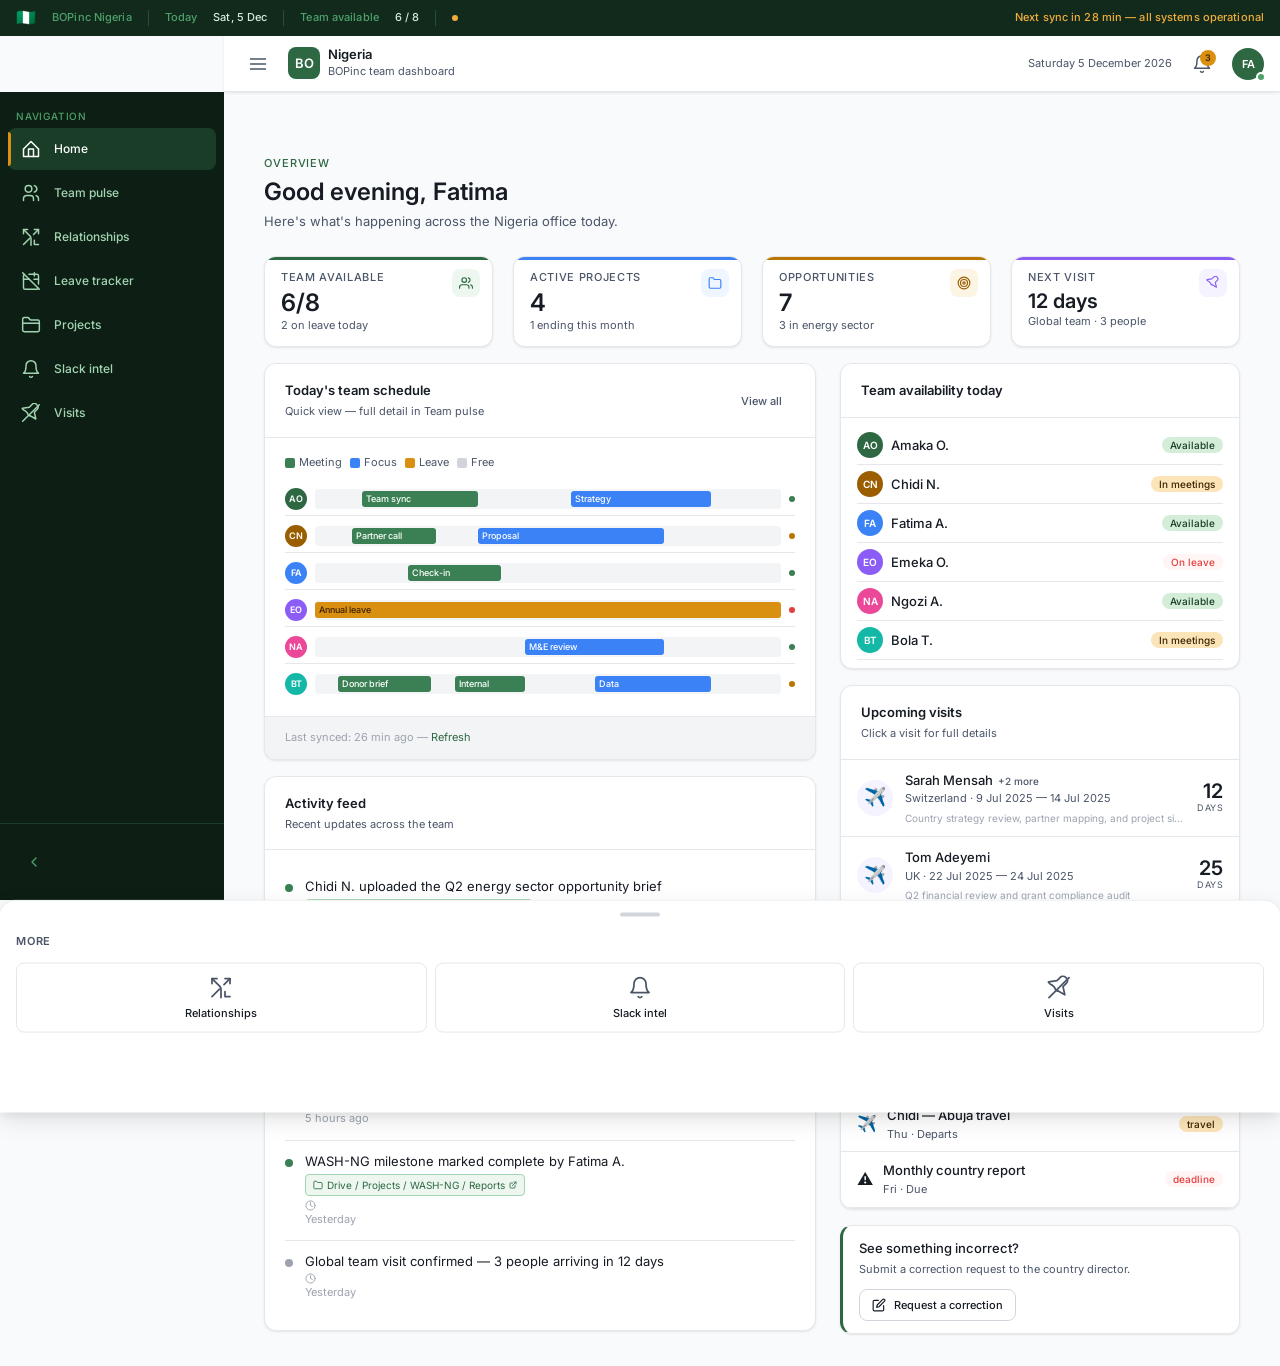
==== index.html @ 7bdd8f79 "phase 6 — slack intel page: urgency scoring, sector routing, per-user alerts, notification bell link" ====
<!DOCTYPE html>
<html lang="en">
<head>
  <meta charset="UTF-8">
  <meta name="viewport" content="width=device-width, initial-scale=1.0, viewport-fit=cover">
  <meta name="theme-color" content="#122a1c">
  <meta name="description" content="BOPinc Nigeria — team dashboard for schedules, projects, opportunities, and intelligence.">
  <title>BOPinc Nigeria Dashboard</title>

  <!-- Styles -->
  <link rel="stylesheet" href="src/styles/variables.css">
  <link rel="stylesheet" href="src/styles/main.css">
  <link rel="stylesheet" href="src/styles/responsive.css">
  <link rel="stylesheet" href="src/styles/print.css" media="print">

  <!-- Preconnect for Google Fonts -->
  <link rel="preconnect" href="https://fonts.googleapis.com">
  <link rel="preconnect" href="https://fonts.gstatic.com" crossorigin>

  <style>
    /* ── Inline critical styles for immediate render ── */
    .role-switcher {
      position: fixed;
      bottom: calc(var(--bottom-nav-height) + 12px);
      right: 12px;
      background: var(--color-surface);
      border: 1px solid var(--color-border-strong);
      border-radius: var(--radius-lg);
      box-shadow: var(--shadow-lg);
      padding: 12px;
      z-index: var(--z-overlay);
      display: none;
      min-width: 220px;
    }
    .role-switcher.open { display: block; }
    .role-switcher-title {
      font-size: var(--text-xs);
      font-weight: var(--weight-semibold);
      color: var(--color-text-secondary);
      text-transform: uppercase;
      letter-spacing: 0.07em;
      margin-bottom: 10px;
      padding-bottom: 8px;
      border-bottom: 1px solid var(--color-border);
    }
    .role-user-btn {
      display: flex;
      align-items: center;
      gap: 10px;
      width: 100%;
      padding: 8px 10px;
      border-radius: var(--radius-md);
      border: none;
      background: none;
      cursor: pointer;
      font-size: var(--text-sm);
      color: var(--color-text-primary);
      text-align: left;
      transition: background var(--transition-fast);
    }
    .role-user-btn:hover { background: var(--color-surface-2); }
    .role-user-btn.current { background: var(--color-accent-light); }
    .role-user-name { font-weight: var(--weight-medium); line-height: 1.2; }
    .role-user-role { font-size: var(--text-xs); color: var(--color-text-secondary); }
    .dev-banner {
      background: var(--amber-50);
      border-bottom: 1px solid var(--amber-200);
      padding: 6px 16px;
      font-size: var(--text-xs);
      color: var(--amber-900);
      text-align: center;
      font-weight: var(--weight-medium);
    }

    @media (min-width: 768px) {
      .role-switcher {
        bottom: 20px;
        right: 20px;
      }
    }
  </style>
</head>
<body>

<!-- ── Configuration notice (hidden when Sheets is configured) ── -->
<div class="dev-banner" id="dev-banner">
  Dashboard running in demo mode — <a href="docs/getting-started/03-first-time-setup.md" style="color:var(--amber-700);font-weight:500">configure Google Sheets</a> to see live data · <button onclick="document.getElementById('dev-banner').style.display='none'" style="background:none;border:none;cursor:pointer;color:var(--amber-700);font-size:var(--text-xs);padding:0;text-decoration:underline">dismiss</button>
</div>

<!-- ── Pulse strip — always visible country awareness bar ── -->
<div id="pulse-strip" role="banner" aria-label="Nigeria team status">
  <span class="pulse-flag" aria-hidden="true">🇳🇬</span>
  <span class="pulse-label">BOPinc Nigeria</span>
  <span class="pulse-divider" aria-hidden="true"></span>
  <span class="pulse-label">Today</span>
  <span class="pulse-value" id="pulse-date">—</span>
  <span class="pulse-divider" aria-hidden="true"></span>
  <span class="pulse-label">Team available</span>
  <span class="pulse-value" id="pulse-available">6 / 8</span>
  <span class="pulse-divider" aria-hidden="true"></span>
  <span class="pulse-dot" aria-hidden="true"></span>
  <span class="pulse-alert" id="pulse-alert">Next sync in 28 min — all systems operational</span>
</div>

<!-- ── Header ── -->
<header id="header" role="banner">
  <button class="header-menu-btn" id="sidebar-toggle-btn" aria-label="Toggle navigation" aria-expanded="false">
    <svg width="20" height="20" viewBox="0 0 24 24" fill="none" stroke="currentColor" stroke-width="1.75" stroke-linecap="round" stroke-linejoin="round"><line x1="3" y1="6" x2="21" y2="6"/><line x1="3" y1="12" x2="21" y2="12"/><line x1="3" y1="18" x2="21" y2="18"/></svg>
  </button>

  <div class="header-logo">
    <div class="header-logo-mark" aria-hidden="true">BO</div>
    <div>
      <div class="header-title">Nigeria</div>
      <div class="header-subtitle">BOPinc team dashboard</div>
    </div>
  </div>

  <div class="header-spacer"></div>
  <div class="header-date" id="header-date" aria-live="polite"></div>

  <!-- Notification bell -->
  <button class="header-menu-btn" id="notif-btn" aria-label="Notifications" aria-haspopup="true" aria-expanded="false" style="position:relative">
    <svg width="20" height="20" viewBox="0 0 24 24" fill="none" stroke="currentColor" stroke-width="1.75" stroke-linecap="round" stroke-linejoin="round"><path d="M18 8A6 6 0 0 0 6 8c0 7-3 9-3 9h18s-3-2-3-9"/><path d="M13.73 21a2 2 0 0 1-3.46 0"/></svg>
    <span id="notif-badge" style="display:none;position:absolute;top:4px;right:4px;width:16px;height:16px;background:var(--amber-400);color:var(--amber-900);border-radius:50%;font-size:9px;font-weight:600;display:flex;align-items:center;justify-content:center;line-height:1">3</span>
  </button>

  <!-- Avatar + role badge — click to switch role in phase 1 -->
  <button class="header-avatar" id="avatar-btn" aria-label="Switch user role (demo)" aria-haspopup="true" aria-expanded="false">
    <span id="avatar-initials">—</span>
    <span class="header-role-badge" id="avatar-role-badge" title="Role indicator" aria-hidden="true"></span>
  </button>
</header>

<!-- ── Role switcher dropdown (phase 1 demo) ── -->
<div class="role-switcher" id="role-switcher" role="dialog" aria-label="Switch demo user" aria-modal="true">
  <div class="role-switcher-title">Switch user (demo)</div>
  <div id="role-switcher-list"></div>
</div>

<!-- ── Sidebar (tablet+) ── -->
<nav id="sidebar" aria-label="Main navigation">
  <div class="sidebar-nav" id="sidebar-nav">
    <!-- Populated by JS -->
  </div>
  <div class="sidebar-footer">
    <button class="sidebar-toggle" id="sidebar-expand-btn" aria-label="Toggle sidebar width">
      <span id="sidebar-expand-icon" style="flex-shrink:0;width:36px;height:36px;display:flex;align-items:center;justify-content:center"></span>
      <span class="nav-label" style="opacity:0" id="sidebar-expand-label">Collapse</span>
    </button>
  </div>
</nav>

<!-- ── Bottom nav (mobile) ── -->
<nav id="bottom-nav" aria-label="Mobile navigation">
  <!-- Populated by JS -->
</nav>

<!-- ── Main content ── -->
<div id="app">
  <main id="main" role="main">

    <!-- ══ HOME PAGE ══ -->
    <section class="page active" data-page="home" aria-label="Home">
      <div class="page-header">
        <div class="page-eyebrow">Overview</div>
        <h1 class="page-title"><span id="home-greeting-text">Good morning</span>, <span id="home-greeting-name">team</span></h1>
        <p class="page-subtitle">Here's what's happening across the Nigeria office today.</p>
      </div>

      <!-- Stat cards -->
      <div class="stat-grid" role="list" aria-label="Key stats">
        <div class="stat-card" role="button" tabindex="0"
          onclick="navigate('team-pulse')"
          onkeydown="if(event.key==='Enter'||event.key===' '){event.preventDefault();navigate('team-pulse')}"
          title="View team schedule"
          style="--stat-accent:var(--color-accent);--stat-icon-bg:var(--green-50);--stat-icon-color:var(--green-600)">
          <div class="stat-icon" aria-hidden="true">
            <svg width="14" height="14" viewBox="0 0 24 24" fill="none" stroke="currentColor" stroke-width="2" stroke-linecap="round" stroke-linejoin="round"><path d="M17 21v-2a4 4 0 0 0-4-4H5a4 4 0 0 0-4 4v2"/><circle cx="9" cy="7" r="4"/><path d="M23 21v-2a4 4 0 0 0-3-3.87"/><path d="M16 3.13a4 4 0 0 1 0 7.75"/></svg>
          </div>
          <div class="stat-label">Team available</div>
          <div class="stat-value" id="stat-available">6/8</div>
          <div class="stat-meta">2 on leave today</div>
        </div>

        <div class="stat-card" role="button" tabindex="0"
          onclick="navigate('projects')"
          onkeydown="if(event.key==='Enter'||event.key===' '){event.preventDefault();navigate('projects')}"
          title="View active projects"
          style="--stat-accent:var(--blue-500);--stat-icon-bg:#eff6ff;--stat-icon-color:var(--blue-500)">
          <div class="stat-icon" aria-hidden="true">
            <svg width="14" height="14" viewBox="0 0 24 24" fill="none" stroke="currentColor" stroke-width="2" stroke-linecap="round" stroke-linejoin="round"><path d="M22 19a2 2 0 0 1-2 2H4a2 2 0 0 1-2-2V5a2 2 0 0 1 2-2h5l2 3h9a2 2 0 0 1 2 2z"/></svg>
          </div>
          <div class="stat-label">Active projects</div>
          <div class="stat-value" id="stat-projects">4</div>
          <div class="stat-meta">1 ending this month</div>
        </div>

        <div class="stat-card" role="button" tabindex="0"
          onclick="navigate('opportunities')"
          onkeydown="if(event.key==='Enter'||event.key===' '){event.preventDefault();navigate('opportunities')}"
          title="View opportunities"
          style="--stat-accent:var(--amber-500);--stat-icon-bg:var(--amber-50);--stat-icon-color:var(--amber-600)">
          <div class="stat-icon" aria-hidden="true">
            <svg width="14" height="14" viewBox="0 0 24 24" fill="none" stroke="currentColor" stroke-width="2" stroke-linecap="round" stroke-linejoin="round"><circle cx="12" cy="12" r="10"/><circle cx="12" cy="12" r="6"/><circle cx="12" cy="12" r="2"/></svg>
          </div>
          <div class="stat-label">Opportunities</div>
          <div class="stat-value" id="stat-opps">7</div>
          <div class="stat-meta">3 in energy sector</div>
        </div>

        <div class="stat-card" role="button" tabindex="0"
          onclick="openVisitDetail(DEMO_VISITS[0])"
          onkeydown="if(event.key==='Enter'||event.key===' '){event.preventDefault();openVisitDetail(DEMO_VISITS[0])}"
          title="View next visit details"
          style="--stat-accent:#8b5cf6;--stat-icon-bg:#f5f3ff;--stat-icon-color:#8b5cf6">
          <div class="stat-icon" aria-hidden="true">
            <svg width="14" height="14" viewBox="0 0 24 24" fill="none" stroke="currentColor" stroke-width="2" stroke-linecap="round" stroke-linejoin="round"><path d="M17.8 19.2 16 11l3.5-3.5C21 6 21 4 19 2c-2-2-4-2-5.5-.5L10 5 1.8 6.2a.4.4 0 0 0-.2.7l1.7 1.7 1.9.9 2.3 2.3.9 1.9 1.7 1.7a.4.4 0 0 0 .7-.2z"/></svg>
          </div>
          <div class="stat-label">Next visit</div>
          <div class="stat-value" style="font-size:var(--text-xl)" id="stat-visit">12 days</div>
          <div class="stat-meta" id="stat-visit-meta">Global team · 3 people</div>
        </div>
      </div>

      <!-- Two-column home layout (stacks on mobile) -->
      <div class="home-layout">

        <!-- Left: team schedule preview + activity feed -->
        <div>
          <div class="card mb-4">
            <div class="card-header">
              <div>
                <div class="card-title">Today's team schedule</div>
                <div class="card-subtitle">Quick view — full detail in Team pulse</div>
              </div>
              <button class="btn btn-ghost btn-sm" onclick="navigate('team-pulse')">View all</button>
            </div>
            <div class="card-body">
              <div style="display:flex;gap:8px;margin-bottom:12px;font-size:var(--text-xs);color:var(--color-text-secondary)">
                <span style="display:flex;align-items:center;gap:4px"><span style="width:10px;height:10px;background:var(--green-500);border-radius:2px;display:inline-block"></span>Meeting</span>
                <span style="display:flex;align-items:center;gap:4px"><span style="width:10px;height:10px;background:var(--blue-500);border-radius:2px;display:inline-block"></span>Focus</span>
                <span style="display:flex;align-items:center;gap:4px"><span style="width:10px;height:10px;background:var(--amber-400);border-radius:2px;display:inline-block"></span>Leave</span>
                <span style="display:flex;align-items:center;gap:4px"><span style="width:10px;height:10px;background:var(--slate-300);border-radius:2px;display:inline-block"></span>Free</span>
              </div>
              <div class="schedule-strip" id="home-schedule" aria-label="Team schedule preview">
                <!-- Populated by JS -->
              </div>
            </div>
            <div class="card-footer" style="font-size:var(--text-xs);color:var(--color-text-tertiary)">
              Last synced: <span id="last-sync-time">—</span> — <button class="btn-ghost btn-sm" style="font-size:var(--text-xs);padding:0;min-height:auto;color:var(--color-accent)">Refresh</button>
            </div>
          </div>

          <!-- Activity feed -->
          <div class="card">
            <div class="card-header">
              <div>
                <div class="card-title">Activity feed</div>
                <div class="card-subtitle">Recent updates across the team</div>
              </div>
            </div>
            <div class="card-body" id="activity-feed">
              <!-- Populated by JS -->
            </div>
          </div>
        </div>

        <!-- Right: availability today + visits + upcoming + correction -->
        <div>
          <div class="card mb-4">
            <div class="card-header">
              <div class="card-title">Team availability today</div>
            </div>
            <div class="card-body" id="availability-list" style="padding:var(--space-2) var(--space-4)">
              <!-- Populated by JS -->
            </div>
          </div>

          <!-- Upcoming visits card -->
          <div class="card mb-4">
            <div class="card-header">
              <div>
                <div class="card-title">Upcoming visits</div>
                <div class="card-subtitle">Click a visit for full details</div>
              </div>
            </div>
            <div class="card-body" style="padding:0" id="visit-cards">
              <!-- Populated by JS -->
            </div>
          </div>

          <div class="card mb-4">
            <div class="card-header">
              <div class="card-title">This week</div>
            </div>
            <div class="card-body" style="padding:0">
              <div id="upcoming-list">
                <!-- Populated by JS -->
              </div>
            </div>
          </div>

          <!-- Request correction -->
          <div class="card" style="border-left:3px solid var(--color-accent)">
            <div class="card-body" style="padding:var(--space-3) var(--space-4)">
              <div style="font-size:var(--text-sm);font-weight:var(--weight-medium);margin-bottom:3px">See something incorrect?</div>
              <div style="font-size:var(--text-xs);color:var(--color-text-secondary);margin-bottom:10px">Submit a correction request to the country director.</div>
              <button class="btn btn-secondary btn-sm" onclick="ChangeRequest.open()">
                <svg width="14" height="14" viewBox="0 0 24 24" fill="none" stroke="currentColor" stroke-width="2" stroke-linecap="round" stroke-linejoin="round"><path d="M11 4H4a2 2 0 0 0-2 2v14a2 2 0 0 0 2 2h14a2 2 0 0 0 2-2v-7"/><path d="M18.5 2.5a2.121 2.121 0 0 1 3 3L12 15l-4 1 1-4 9.5-9.5z"/></svg>
                Request a correction
              </button>
            </div>
          </div>
        </div>
      </div>
    </section>

    <!-- ══ TEAM PULSE (Phase 3) ══ -->
    <section class="page" data-page="team-pulse" aria-label="Team pulse">
      <div class="page-header">
        <div class="page-eyebrow">Schedules</div>
        <h1 class="page-title">Team pulse</h1>
        <p class="page-subtitle">Daily schedule for every team member — meetings, focus time, and leave.</p>
      </div>

      <!-- Export toolbar -->
      <div id="pulse-export-toolbar"></div>

      <!-- Date navigator -->
      <div style="display:flex;align-items:center;gap:var(--space-3);margin-bottom:var(--space-4)">
        <button class="btn btn-secondary btn-sm" id="pulse-prev-day"
          aria-label="Previous day">
          ← Prev
        </button>
        <div style="flex:1;text-align:center">
          <span id="pulse-date-label" style="font-size:var(--text-base);font-weight:500"></span>
        </div>
        <button class="btn btn-secondary btn-sm" id="pulse-today-btn">Today</button>
        <button class="btn btn-secondary btn-sm" id="pulse-next-day"
          aria-label="Next day">
          Next →
        </button>
      </div>

      <!-- Sub-tabs: Day / Week -->
      <div style="display:flex;gap:4px;margin-bottom:var(--space-4);
        border-bottom:1px solid var(--color-border);padding-bottom:0">
        <button class="pulse-sub-tab active" data-view="day"
          style="padding:6px 16px;font-size:var(--text-sm);font-weight:500;
            border:none;background:none;cursor:pointer;border-bottom:2px solid var(--color-accent);
            color:var(--color-accent);margin-bottom:-1px">
          Day view
        </button>
        <button class="pulse-sub-tab" data-view="list"
          style="padding:6px 16px;font-size:var(--text-sm);font-weight:500;
            border:none;background:none;cursor:pointer;border-bottom:2px solid transparent;
            color:var(--color-text-secondary);margin-bottom:-1px">
          List view
        </button>
      </div>

      <!-- Swimlane chart -->
      <div id="pulse-chart-container" style="overflow-x:auto">
        <div id="pulse-chart"></div>
      </div>

      <!-- Legend (injected by ChartBar.legend()) -->
      <div id="pulse-legend"></div>

      <!-- List view (hidden by default) -->
      <div id="pulse-list-view" style="display:none" aria-live="polite"></div>

      <!-- Sync notice -->
      <div style="margin-top:var(--space-4);padding:var(--space-3) var(--space-4);
        background:var(--color-surface-2);border-radius:var(--radius-md);
        font-size:var(--text-xs);color:var(--color-text-secondary)">
        <strong style="color:var(--color-text-primary)">Live data:</strong>
        Synced from Google Calendar every 30 minutes.
        Last sync: <span id="pulse-last-sync">checking…</span>
        · <a href="admin/data-manager.html" style="color:var(--color-accent)">Sync now</a>
      </div>
    </section>

    <!-- ══ RELATIONSHIPS (Phase 3) ══ -->
    <section class="page" data-page="relationships" aria-label="Working relationships">
      <div class="page-header">
        <div class="page-eyebrow">Connections</div>
        <h1 class="page-title">Working relationships</h1>
        <p class="page-subtitle">Who the Nigeria team collaborates with — across BOPinc countries and global HQ.</p>
      </div>

      <!-- Export toolbar -->
      <div id="rel-export-toolbar"></div>

      <!-- Summary cards -->
      <div style="display:grid;grid-template-columns:repeat(auto-fit,minmax(140px,1fr));
        gap:var(--space-3);margin-bottom:var(--space-5)">
        <div class="stat-card" style="--stat-accent:var(--color-accent)">
          <div class="stat-label">Unique collaborators</div>
          <div class="stat-value" id="rel-collaborators">—</div>
          <div class="stat-meta">across all countries</div>
        </div>
        <div class="stat-card" style="--stat-accent:var(--blue-500)">
          <div class="stat-label">Shared meetings</div>
          <div class="stat-value" id="rel-meetings">—</div>
          <div class="stat-meta">this month</div>
        </div>
        <div class="stat-card" style="--stat-accent:var(--amber-500)">
          <div class="stat-label">Most connected</div>
          <div class="stat-value" style="font-size:var(--text-base)" id="rel-top-person">—</div>
          <div class="stat-meta" id="rel-top-count"></div>
        </div>
      </div>

      <!-- Collaboration list -->
      <div class="card">
        <div class="card-header">
          <div class="card-title">Collaboration map</div>
          <div class="card-subtitle">Derived from shared calendar events this month</div>
        </div>
        <div class="card-body" id="rel-map-container" style="padding:0">
          <div style="padding:var(--space-4);font-size:var(--text-sm);
            color:var(--color-text-secondary);text-align:center" id="rel-map-content">
            Loading collaboration data…
          </div>
        </div>
      </div>

      <!-- Per-person breakdown -->
      <div style="margin-top:var(--space-4)" id="rel-person-breakdown"></div>

      <!-- Sync notice -->
      <div style="margin-top:var(--space-4);padding:var(--space-3) var(--space-4);
        background:var(--color-surface-2);border-radius:var(--radius-md);
        font-size:var(--text-xs);color:var(--color-text-secondary)">
        <strong style="color:var(--color-text-primary)">How this works:</strong>
        Relationships are inferred from shared Google Calendar events. A meeting
        with two or more BOPinc email addresses generates a collaboration link.
        Data syncs every 30 minutes.
      </div>
    </section>

    <!-- ══ LEAVE TRACKER (Phase 3) ══ -->
    <section class="page" data-page="leave-tracker" aria-label="Leave tracker">
      <div class="page-header">
        <div class="page-eyebrow">Availability</div>
        <h1 class="page-title">Leave tracker</h1>
        <p class="page-subtitle">Team leave at a glance — spot coverage gaps before they happen.</p>
      </div>

      <!-- Export toolbar -->
      <div id="leave-export-toolbar"></div>

      <!-- Month navigator -->
      <div style="display:flex;align-items:center;gap:var(--space-3);margin-bottom:var(--space-4)">
        <button class="btn btn-secondary btn-sm" id="leave-prev-month">← Prev</button>
        <div style="flex:1;text-align:center">
          <span id="leave-month-label" style="font-size:var(--text-base);font-weight:500"></span>
        </div>
        <button class="btn btn-secondary btn-sm" id="leave-this-month">This month</button>
        <button class="btn btn-secondary btn-sm" id="leave-next-month">Next →</button>
      </div>

      <!-- Sub-tabs: Heatmap / List -->
      <div style="display:flex;gap:4px;margin-bottom:var(--space-4);
        border-bottom:1px solid var(--color-border);padding-bottom:0">
        <button class="leave-sub-tab active" data-view="heatmap"
          style="padding:6px 16px;font-size:var(--text-sm);font-weight:500;
            border:none;background:none;cursor:pointer;border-bottom:2px solid var(--color-accent);
            color:var(--color-accent);margin-bottom:-1px">
          Heatmap
        </button>
        <button class="leave-sub-tab" data-view="list"
          style="padding:6px 16px;font-size:var(--text-sm);font-weight:500;
            border:none;background:none;cursor:pointer;border-bottom:2px solid transparent;
            color:var(--color-text-secondary);margin-bottom:-1px">
          By person
        </button>
      </div>

      <!-- Heatmap view -->
      <div id="leave-heatmap-view">
        <div id="leave-heatmap"></div>
      </div>

      <!-- List view (by person) -->
      <div id="leave-list-view" style="display:none" aria-live="polite">
        <div id="leave-list-container"></div>
      </div>

      <!-- Sync notice -->
      <div style="margin-top:var(--space-4);padding:var(--space-3) var(--space-4);
        background:var(--color-surface-2);border-radius:var(--radius-md);
        font-size:var(--text-xs);color:var(--color-text-secondary)">
        <strong style="color:var(--color-text-primary)">Live data:</strong>
        Leave entries synced from Google Calendar.
        To submit a leave correction, use
        <button onclick="ChangeRequest.open({field:'leave'})"
          style="color:var(--color-accent);background:none;border:none;
            cursor:pointer;padding:0;font-size:inherit;text-decoration:underline">
          Request a correction
        </button>.
      </div>
    </section>

    <!-- ══ PROJECTS (Phase 2) ══ -->
    <section class="page" data-page="projects" aria-label="Projects">
      <div class="page-header">
        <div class="page-eyebrow">Active work</div>
        <h1 class="page-title">Projects radar</h1>
        <p class="page-subtitle">Active projects — status, team, timelines, and health scores.</p>
      </div>
      <div id="projects-list">
        <div id="projects-empty-state" class="coming-soon">
          <div class="coming-soon-icon" aria-hidden="true">📁</div>
          <div class="coming-soon-title">No projects yet</div>
          <p>Active projects will appear here once added through the admin panel or synced from Google Sheets.</p>
          <a href="admin/data-manager.html" class="btn btn-primary" style="margin-top:var(--space-4)">
            Add first project →
          </a>
        </div>
      </div>
    </section>

    <!-- ══ SLACK INTEL (Phase 6) ══ -->
    <section class="page" data-page="slack-intel" aria-label="Slack intelligence">
      <div class="page-header">
        <div class="page-eyebrow">Intelligence</div>
        <h1 class="page-title">Slack intel</h1>
        <p class="page-subtitle">Your mentions, sector alerts, and opportunity signals — filtered to your role and expertise.</p>
      </div>
      <div id="slack-intel-content"></div>
    </section>

    <!-- ══ VISITS (Phase 7) ══ -->
    <section class="page" data-page="visits" aria-label="Visits">
      <div class="page-header">
        <div class="page-eyebrow">Travel</div>
        <h1 class="page-title">Visits</h1>
        <p class="page-subtitle">Incoming and past visits from global team and cross-country colleagues.</p>
      </div>
      <div class="coming-soon">
        <div class="coming-soon-icon" aria-hidden="true">✈️</div>
        <div class="coming-soon-title">Visits timeline is coming</div>
        <p>Timeline carousel of upcoming visits (scroll right) and past visits (scroll left), anchored at today.</p>
        <span class="coming-soon-phase">Phase 7 — Weeks 13–14</span>
      </div>
    </section>

    <!-- ══ OPPORTUNITIES (role-gated) ══ -->
    <section class="page" data-page="opportunities" aria-label="Opportunities">
      <div class="page-header">
        <div class="page-eyebrow">Strategy</div>
        <h1 class="page-title">Opportunities</h1>
        <p class="page-subtitle">Active funding opportunities tracked by sector, value, and probability.</p>
      </div>
      <div id="opportunities-content"></div>
    </section>

    <!-- ══ FUNDING ANALYSIS (role-gated) ══ -->
    <section class="page" data-page="funding-analysis" aria-label="Funding analysis">
      <div class="page-header">
        <div class="page-eyebrow">Strategy</div>
        <h1 class="page-title">Funding analysis</h1>
        <p class="page-subtitle">Pipeline funding by sector and status — confirmed, in progress, and at risk.</p>
      </div>
      <div id="funding-content"></div>
    </section>

    <!-- ══ GLOBAL PIPELINE (role-gated) ══ -->
    <section class="page" data-page="global-pipeline" aria-label="Global pipeline">
      <div class="page-header">
        <div class="page-eyebrow">Strategy</div>
        <h1 class="page-title">Global pipeline</h1>
      </div>
      <div id="pipeline-content">
        <!-- Populated by JS -->
      </div>
    </section>

  </main>
</div>

<!-- ── Change request modal ── -->
<!-- Injected by change-request-modal.js -->

<!-- ── Toast container ── -->
<div id="toast-container" aria-live="assertive" aria-atomic="true"></div>

<!-- ── Scripts — order matters ── -->
<script src="config/roles.js"></script>
<script src="config/breakpoints.js"></script>
<script src="config/sheets-config.js"></script>
<script src="src/components/icons.js"></script>
<script src="src/components/session.js"></script>
<script src="src/components/sheets-client.js"></script>
<script src="src/components/login.js"></script>
<script src="src/components/bottom-nav.js"></script>
<script src="src/components/change-request-modal.js"></script>
<script src="src/components/project-card.js"></script>
<script src="src/components/chart-bar.js"></script>
<script src="src/components/chart-heatmap.js"></script>
<script src="src/components/chart-bubble.js"></script>
<script src="src/components/chart-stacked.js"></script>
<script src="src/components/export-toolbar.js"></script>
<script>

/* ════════════════════════════════════════
   TOAST SYSTEM
   ════════════════════════════════════════ */
const Toast = {
  show(message, type = 'success', duration = 3500) {
    const container = document.getElementById('toast-container');
    const toast = document.createElement('div');
    toast.className = `toast toast-${type}`;
    toast.setAttribute('role', 'alert');
    toast.innerHTML = `<span>${message}</span>`;
    container.appendChild(toast);
    setTimeout(() => {
      toast.style.opacity = '0';
      toast.style.transition = 'opacity 0.3s';
      setTimeout(() => toast.remove(), 300);
    }, duration);
  }
};

/* ════════════════════════════════════════
   NAVIGATION
   ════════════════════════════════════════ */
window.currentPage = 'home';

function navigate(pageId) {
  const session = Session.get();
  const role = session ? session.role : ROLES.TEAM_MEMBER;

  /* Check access */
  if (!canAccess(pageId, role)) {
    renderRestrictedContent(pageId);
  }

  /* Deactivate all pages */
  document.querySelectorAll('.page').forEach(p => p.classList.remove('active'));

  /* Activate target */
  const target = document.querySelector(`.page[data-page="${pageId}"]`);
  if (target) {
    target.classList.add('active');
    target.scrollIntoView({ behavior: 'instant', block: 'start' });
  }

  window.currentPage = pageId;

  /* Update nav active states */
  document.querySelectorAll('.nav-item').forEach(item => {
    item.classList.toggle('active', item.dataset.page === pageId);
    item.setAttribute('aria-current', item.dataset.page === pageId ? 'page' : 'false');
  });
  document.querySelectorAll('.bottom-nav-item').forEach(item => {
    item.classList.toggle('active', item.dataset.page === pageId);
  });

  /* Sync bottom nav active state */
  if (typeof BottomNav !== 'undefined') BottomNav.setActive(pageId);

  /* Close role switcher if open */
  closeRoleSwitcher();

  /* Update URL hash for bookmarkability */
  history.replaceState(null, '', `#${pageId}`);

  /* Re-render pages that contain charts — charts need visible DOM dimensions.
     These pages are initialised at boot with empty containers; re-rendering
     on navigate ensures the chart SVG has real width to work with. */
  if (pageId === 'opportunities')    initOpportunitiesPage();
  if (pageId === 'funding-analysis') initFundingPage();
  if (pageId === 'slack-intel')      initSlackIntelPage();
  if (pageId === 'team-pulse')       renderPulseChart();
  if (pageId === 'leave-tracker')    renderLeaveHeatmap();
}

/* Handle back/forward and direct URL hash */
window.addEventListener('popstate', () => {
  const hash = location.hash.replace('#', '') || 'home';
  navigate(hash);
});

/* ════════════════════════════════════════
   SIDEBAR & BOTTOM NAV RENDERING
   ════════════════════════════════════════ */
function renderNav() {
  const session = Session.get();
  const role = session ? session.role : ROLES.TEAM_MEMBER;
  const visibleTabs = getVisibleTabs(role);

  /* ── Sidebar sections ── */
  const sidebarNav = document.getElementById('sidebar-nav');
  const sections = { main: 'Navigation', strategy: 'Strategy' };
  let sidebarHtml = '';

  Object.entries(sections).forEach(([sectionKey, sectionLabel]) => {
    const sectionTabs = visibleTabs.filter(t => t.section === sectionKey);
    if (!sectionTabs.length) return;

    sidebarHtml += `<div class="sidebar-section-label">${sectionLabel}</div>`;
    sectionTabs.forEach(tab => {
      const badgeHtml = (tab.badge > 0)
        ? `<span class="nav-badge" aria-label="${tab.badge} unread">${tab.badge}</span>`
        : '';
      sidebarHtml += `
        <button class="nav-item${tab.id === window.currentPage ? ' active' : ''}"
          data-page="${tab.id}"
          aria-current="${tab.id === window.currentPage ? 'page' : 'false'}"
          onclick="navigate('${tab.id}')"
          title="${tab.label}">
          <span class="nav-icon" aria-hidden="true">${getIcon(tab.icon, 20)}</span>
          <span class="nav-label">${tab.label}</span>
          ${badgeHtml}
        </button>`;
    });
  });

  sidebarNav.innerHTML = sidebarHtml;

  /* ── Bottom nav (mobile) ── */
  const bottomNav = document.getElementById('bottom-nav');
  const bottomTabs = getBottomNavTabs(role);
  bottomNav.innerHTML = bottomTabs.map(tab => `
    <button class="bottom-nav-item${tab.id === window.currentPage ? ' active' : ''}"
      data-page="${tab.id}"
      onclick="${tab.id === 'more' ? 'openMoreMenu()' : `navigate('${tab.id}')`}"
      aria-label="${tab.label}"
      ${tab.id === window.currentPage ? 'aria-current="page"' : ''}>
      ${getIcon(tab.icon, 22)}
      <span>${tab.label}</span>
    </button>
  `).join('');
}

function openMoreMenu() {
  Toast.show('More menu — coming in phase 2', 'success');
}

/* ════════════════════════════════════════
   SIDEBAR EXPAND / COLLAPSE
   ════════════════════════════════════════ */
let sidebarExpanded = false;

function initSidebarToggle() {
  const btn = document.getElementById('sidebar-toggle-btn');
  const expandBtn = document.getElementById('sidebar-expand-btn');
  const expandIcon = document.getElementById('sidebar-expand-icon');
  const expandLabel = document.getElementById('sidebar-expand-label');
  const sidebar = document.getElementById('sidebar');
  const app = document.getElementById('app');
  const header = document.getElementById('header');

  /* On desktop (1024px+) sidebar starts expanded */
  if (window.innerWidth >= 1024) {
    sidebarExpanded = true;
    sidebar.classList.add('expanded');
  }

  function updateExpandIcon() {
    expandIcon.innerHTML = getIcon(sidebarExpanded ? 'chevron-left' : 'chevron-right', 16);
    expandLabel.textContent = sidebarExpanded ? 'Collapse' : 'Expand';
  }
  updateExpandIcon();

  btn.addEventListener('click', () => {
    sidebarExpanded = !sidebarExpanded;
    sidebar.classList.toggle('expanded', sidebarExpanded);
    app.classList.toggle('sidebar-expanded', sidebarExpanded);
    header.style.left = sidebarExpanded && window.innerWidth >= 768
      ? 'var(--sidebar-width-full)'
      : window.innerWidth >= 768 ? 'var(--sidebar-width-icon)' : '0';
    btn.setAttribute('aria-expanded', sidebarExpanded);
    updateExpandIcon();
    document.querySelectorAll('.nav-label').forEach(el => {
      el.style.opacity = sidebarExpanded ? '1' : '0';
    });
    document.querySelectorAll('.sidebar-section-label').forEach(el => {
      el.style.opacity = sidebarExpanded ? '1' : '0';
    });
    document.querySelectorAll('.nav-badge').forEach(el => {
      el.style.opacity = sidebarExpanded ? '1' : '0';
    });
    expandLabel.style.opacity = sidebarExpanded ? '1' : '0';
  });

  expandBtn.addEventListener('click', () => btn.click());

  /* ── Keyboard navigation: arrow keys move focus between sidebar nav items ── */
  const sidebarNav = document.getElementById('sidebar-nav');
  sidebarNav.addEventListener('keydown', e => {
    if (e.key !== 'ArrowDown' && e.key !== 'ArrowUp') return;
    e.preventDefault();
    const items = [...sidebarNav.querySelectorAll('.nav-item:not([disabled])')];
    const idx   = items.indexOf(document.activeElement);
    if (idx === -1) { items[0]?.focus(); return; }
    const next  = e.key === 'ArrowDown'
      ? items[(idx + 1) % items.length]
      : items[(idx - 1 + items.length) % items.length];
    next?.focus();
  });
}

/* ════════════════════════════════════════
   ROLE SWITCHER (DEMO MODE ONLY)
   ════════════════════════════════════════ */
function initRoleSwitcher() {
  const avatarBtn = document.getElementById('avatar-btn');
  const switcher  = document.getElementById('role-switcher');
  const list      = document.getElementById('role-switcher-list');

  function renderList() {
    const current = Session.get();
    const users   = Session.getDemoUsers();
    list.innerHTML = users.map((user, idx) => `
      <button class="role-user-btn${current && current.userId === user.id ? ' current' : ''}"
        data-userid="${user.id}">
        <div class="avatar avatar-sm avatar-${idx % 8}"
          aria-hidden="true">${user.initials}</div>
        <div>
          <div class="role-user-name">${user.name}</div>
          <div class="role-user-role">${ROLE_LABELS[user.role]}</div>
        </div>
        ${current && current.userId === user.id
          ? '<span style="margin-left:auto;color:var(--color-accent)">' + getIcon('check', 14) + '</span>'
          : ''}
      </button>
    `).join('');

    /* Wire clicks after rendering — avoids inline onclick with string arg */
    list.querySelectorAll('.role-user-btn').forEach(btn => {
      btn.addEventListener('click', () => switchUser(btn.dataset.userid));
    });
  }

  avatarBtn.addEventListener('click', (e) => {
    e.stopPropagation();
    const open = switcher.classList.toggle('open');
    avatarBtn.setAttribute('aria-expanded', open);
    if (open) renderList();
  });

  document.addEventListener('click', closeRoleSwitcher);
  switcher.addEventListener('click', e => e.stopPropagation());
}

function closeRoleSwitcher() {
  const switcher = document.getElementById('role-switcher');
  const avatarBtn = document.getElementById('avatar-btn');
  if (switcher)  switcher.classList.remove('open');
  if (avatarBtn) avatarBtn.setAttribute('aria-expanded', 'false');
}

/* switchUser — looks up full user object from DEMO_USERS before calling Session.set() */
function switchUser(userId) {
  const users   = Session.getDemoUsers();
  const userObj = users.find(u => u.id === userId);
  if (!userObj) {
    console.warn('[switchUser] User not found:', userId);
    return;
  }
  const session = Session.set(userObj);   /* pass full object — Session.set() expects this */
  updateHeaderUser(session);
  renderNav();
  renderRoleGatedContent();
  BottomNav.refresh();
  updateNotifBadge();
  closeRoleSwitcher();
  Toast.show(`Switched to ${session.name} (${ROLE_LABELS[session.role]})`, 'success');
}

/* ════════════════════════════════════════
   HEADER USER UPDATE
   ════════════════════════════════════════ */
function getGreeting() {
  const h = new Date().getHours();
  if (h < 12) return 'Good morning';
  if (h < 17) return 'Good afternoon';
  return 'Good evening';
}

function updateHeaderUser(session) {
  document.getElementById('avatar-initials').textContent = session.initials;
  document.getElementById('home-greeting-name').textContent = session.name.split(' ')[0];
  const greetEl = document.getElementById('home-greeting-text');
  if (greetEl) greetEl.textContent = getGreeting();

  const badge = document.getElementById('avatar-role-badge');
  badge.style.background = ROLE_BADGE_COLOURS[session.role] || '#4da06a';
  badge.title = ROLE_LABELS[session.role];
}

/* ════════════════════════════════════════
   ROLE-GATED CONTENT RENDERING
   ════════════════════════════════════════ */
function renderRestrictedContent(pageId) {
  const containers = {
    'opportunities': 'opportunities-content',
    'funding-analysis': 'funding-content',
    'global-pipeline': 'pipeline-content',
  };
  const containerId = containers[pageId];
  if (!containerId) return;

  const session = Session.get();
  const role = session ? session.role : ROLES.TEAM_MEMBER;
  const container = document.getElementById(containerId);
  if (!container) return;

  if (!canAccess(pageId, role)) {
    container.innerHTML = `
      <div class="restricted">
        <div class="restricted-icon" aria-hidden="true">${getIcon('lock', 40)}</div>
        <div class="restricted-title">Access restricted</div>
        <p class="restricted-body">
          This section is available to the partnerships lead and country director.
          Contact your country director if you need access.
        </p>
      </div>`;
  } else {
    container.innerHTML = `
      <div class="coming-soon">
        <div class="coming-soon-icon" aria-hidden="true">🔮</div>
        <div class="coming-soon-title">This module is being built</div>
        <p>You have access to this section. It will be ready in an upcoming phase.</p>
        <span class="coming-soon-phase">Phases 5–7</span>
      </div>`;
  }
}

function renderRoleGatedContent() {
  /* Phase 5 pages have full implementations — re-render on role switch */
  initOpportunitiesPage();
  initFundingPage();
  /* Global pipeline still placeholder until Phase 7 */
  renderRestrictedContent('global-pipeline');
}

/* ════════════════════════════════════════
   PULSE STRIP
   ════════════════════════════════════════ */
function updatePulseStrip() {
  const now = new Date();
  const dateStr = now.toLocaleDateString('en-GB', { weekday: 'short', day: 'numeric', month: 'short' });
  document.getElementById('pulse-date').textContent = dateStr;
  document.getElementById('header-date').textContent = now.toLocaleDateString('en-GB', {
    weekday: 'long', day: 'numeric', month: 'long', year: 'numeric'
  });

  /* Simulate last sync time */
  const syncMins = Math.floor(Math.random() * 25) + 3;
  document.getElementById('last-sync-time').textContent = `${syncMins} min ago`;
}

/* ════════════════════════════════════════
   HOME PAGE — DEMO DATA
   ════════════════════════════════════════ */
/* ════════════════════════════════════════
   DEMO DATA — replaced by Sheets API in Phase 2
   ════════════════════════════════════════ */
const DEMO_SCHEDULE = [
  { name: 'Amaka O.',  initials: 'AO', color: 0, status: 'available',
    bars: [{ left: '10%', width: '25%', type: 'meeting', label: 'Team sync' },
           { left: '55%', width: '30%', type: 'focus',   label: 'Strategy' }] },
  { name: 'Chidi N.',  initials: 'CN', color: 1, status: 'busy',
    bars: [{ left: '8%',  width: '18%', type: 'meeting', label: 'Partner call' },
           { left: '35%', width: '40%', type: 'focus',   label: 'Proposal' }] },
  { name: 'Fatima A.', initials: 'FA', color: 2, status: 'available',
    bars: [{ left: '20%', width: '20%', type: 'meeting', label: 'Check-in' }] },
  { name: 'Emeka O.',  initials: 'EO', color: 3, status: 'leave',
    bars: [{ left: '0%', width: '100%', type: 'leave', label: 'Annual leave' }] },
  { name: 'Ngozi A.',  initials: 'NA', color: 4, status: 'available',
    bars: [{ left: '45%', width: '30%', type: 'focus', label: 'M&E review' }] },
  { name: 'Bola T.',   initials: 'BT', color: 5, status: 'busy',
    bars: [{ left: '5%',  width: '20%', type: 'meeting', label: 'Donor brief' },
           { left: '30%', width: '15%', type: 'meeting', label: 'Internal' },
           { left: '60%', width: '25%', type: 'focus',   label: 'Data' }] },
];

/* Activity feed — now includes folder path and clickable Drive URL */
const DEMO_FEED = [
  {
    color: 'var(--green-500)',
    text: 'Chidi N. uploaded the Q2 energy sector opportunity brief',
    folder: 'Drive / Nigeria / Energy / Opportunities',
    url: 'https://drive.google.com',
    time: '2 hours ago',
  },
  {
    color: 'var(--blue-500)',
    text: 'Amaka O. approved the leave request from Emeka O.',
    folder: null, url: null,
    time: '3 hours ago',
  },
  {
    color: 'var(--amber-500)',
    text: 'New RFP flagged in Slack: USAID rural energy access — Nigeria',
    folder: 'Drive / Nigeria / BD / RFPs',
    url: 'https://drive.google.com',
    time: '5 hours ago',
  },
  {
    color: 'var(--green-500)',
    text: 'WASH-NG milestone marked complete by Fatima A.',
    folder: 'Drive / Projects / WASH-NG / Reports',
    url: 'https://drive.google.com',
    time: 'Yesterday',
  },
  {
    color: 'var(--slate-400)',
    text: 'Global team visit confirmed — 3 people arriving in 12 days',
    folder: null, url: null,
    time: 'Yesterday',
  },
];

/* Upcoming events — includes travel type */
const DEMO_UPCOMING = [
  { label: 'All-team sync',          day: 'Tomorrow', time: '10:00 AM', type: 'meeting' },
  { label: 'USAID partner call',     day: 'Wed',      time: '2:00 PM',  type: 'external' },
  { label: 'Chidi — Abuja travel',   day: 'Thu',      time: 'Departs',  type: 'travel' },
  { label: 'Monthly country report', day: 'Fri',      time: 'Due',      type: 'deadline' },
];

/* Visits data — detailed, replaces stat card */
const DEMO_VISITS = [
  {
    id: 'v1',
    visitors: [
      { name: 'Sarah Mensah',    role: 'Global Partnerships Director', country: 'Switzerland' },
      { name: 'James Okafor',    role: 'Regional Director, West Africa', country: 'Ghana' },
      { name: 'Priya Nair',      role: 'MEL Specialist', country: 'Kenya' },
    ],
    arrival: '9 Jul 2025',
    departure: '14 Jul 2025',
    daysAway: 12,
    purpose: 'Country strategy review, partner mapping, and project site visits',
    assignedContact: 'Amaka Osei',
    appointments: [
      { date: '9 Jul',  desc: 'Arrival · airport pickup · office briefing' },
      { date: '10 Jul', desc: 'Strategy review session — all Nigeria team' },
      { date: '11 Jul', desc: 'Partner meetings: REAN, ASES Nigeria, GIZ' },
      { date: '12 Jul', desc: 'Field visit — Kano solar project site' },
      { date: '13 Jul', desc: 'Stakeholder dinner · BOPinc Lagos network' },
      { date: '14 Jul', desc: 'Debrief · departures' },
    ],
    notes: 'Sarah needs hotel near Victoria Island. James has a dietary requirement — no pork.',
  },
  {
    id: 'v2',
    visitors: [
      { name: 'Tom Adeyemi', role: 'Finance Lead', country: 'UK' },
    ],
    arrival: '22 Jul 2025',
    departure: '24 Jul 2025',
    daysAway: 25,
    purpose: 'Q2 financial review and grant compliance audit',
    assignedContact: 'Emeka Okonkwo',
    appointments: [
      { date: '22 Jul', desc: 'Arrival · finance team briefing' },
      { date: '23 Jul', desc: 'Grant compliance review — full day' },
      { date: '24 Jul', desc: 'Wrap-up · departure' },
    ],
    notes: 'Documents needed: Q2 expenditure reports for all active grants.',
  },
];

/* Notification alerts per user — Phase 6 replaces with live Slack data */
const DEMO_NOTIFICATIONS = {
  'u1': [ /* Country director */
    { type: 'urgent',  text: '3 correction requests awaiting your review', time: 'Now' },
    { type: 'meeting', text: 'All-team sync tomorrow at 10:00 AM', time: 'Tomorrow' },
    { type: 'visit',   text: 'Sarah Mensah visit in 12 days — review agenda', time: '12 days' },
  ],
  'u2': [ /* Partnerships lead */
    { type: 'urgent',  text: 'USAID RFP closing date in 8 days — action needed', time: '8 days' },
    { type: 'travel',  text: 'Your Abuja travel departs Thursday', time: 'Thu' },
    { type: 'meeting', text: 'USAID partner call Wednesday 2:00 PM', time: 'Wed' },
  ],
  'default': [
    { type: 'meeting', text: 'All-team sync tomorrow at 10:00 AM', time: 'Tomorrow' },
    { type: 'deadline', text: 'Monthly country report due Friday', time: 'Fri' },
    { type: 'visit',   text: 'Global team visiting in 12 days', time: '12 days' },
  ],
};

/* ════════════════════════════════════════
   RENDER FUNCTIONS
   ════════════════════════════════════════ */
function renderHomeSchedule() {
  const container = document.getElementById('home-schedule');
  container.innerHTML = DEMO_SCHEDULE.map(person => `
    <div class="schedule-person">
      <div class="avatar avatar-sm avatar-${person.color}" aria-hidden="true"
        style="width:22px;height:22px;font-size:9px;flex-shrink:0">${person.initials}</div>
      <div class="schedule-bars" role="img" aria-label="${person.name} schedule">
        ${person.bars.map(bar => `
          <div class="schedule-bar bar-${bar.type}"
            style="left:${bar.left};width:${bar.width}"
            title="${bar.label}">${bar.label}</div>
        `).join('')}
      </div>
      <span class="avail-dot dot-${person.status}" title="${person.status}" aria-label="${person.status}"
        style="width:6px;height:6px;flex-shrink:0"></span>
    </div>
  `).join('');
}

function renderAvailability() {
  const container = document.getElementById('availability-list');
  container.innerHTML = DEMO_SCHEDULE.map(person => `
    <div style="display:flex;align-items:center;gap:8px;padding:6px 0;border-bottom:1px solid var(--color-border)">
      <div class="avatar avatar-sm avatar-${person.color}" aria-hidden="true"
        style="width:26px;height:26px;font-size:10px;flex-shrink:0">${person.initials}</div>
      <div style="flex:1;font-size:var(--text-sm);font-weight:var(--weight-medium)">${person.name}</div>
      <span class="badge ${
        person.status === 'available' ? 'badge-green' :
        person.status === 'busy'      ? 'badge-amber' :
        person.status === 'leave'     ? 'badge-red'   : 'badge-slate'
      }" style="font-size:10px">${
        person.status === 'available' ? 'Available' :
        person.status === 'busy'      ? 'In meetings' :
        person.status === 'leave'     ? 'On leave' : 'Offline'
      }</span>
    </div>
  `).join('');
}

/* Activity feed — with Drive folder path and clickable link */
function renderActivityFeed() {
  const container = document.getElementById('activity-feed');
  container.innerHTML = DEMO_FEED.map(item => `
    <div class="feed-item">
      <div class="feed-dot" style="background:${item.color}" aria-hidden="true"></div>
      <div class="feed-body">
        <div class="feed-text">${item.text}</div>
        ${item.folder && item.url ? `
          <a href="${item.url}" target="_blank" rel="noopener noreferrer"
            style="display:inline-flex;align-items:center;gap:4px;margin-top:4px;
              font-size:10px;color:var(--color-accent);background:var(--color-accent-light);
              padding:2px 7px;border-radius:4px;text-decoration:none;border:0.5px solid var(--green-200)">
            <svg width="10" height="10" viewBox="0 0 24 24" fill="none" stroke="currentColor"
              stroke-width="2" stroke-linecap="round" stroke-linejoin="round" aria-hidden="true">
              <path d="M22 19a2 2 0 0 1-2 2H4a2 2 0 0 1-2-2V5a2 2 0 0 1 2-2h5l2 3h9a2 2 0 0 1 2 2z"/>
            </svg>
            ${item.folder}
            <svg width="8" height="8" viewBox="0 0 24 24" fill="none" stroke="currentColor"
              stroke-width="2.5" stroke-linecap="round" stroke-linejoin="round" aria-hidden="true">
              <path d="M18 13v6a2 2 0 0 1-2 2H5a2 2 0 0 1-2-2V8a2 2 0 0 1 2-2h6"/>
              <polyline points="15 3 21 3 21 9"/><line x1="10" y1="14" x2="21" y2="3"/>
            </svg>
          </a>` : ''}
        <div class="feed-time" style="margin-top:3px">
          <svg width="11" height="11" viewBox="0 0 24 24" fill="none" stroke="currentColor"
            stroke-width="2" stroke-linecap="round" stroke-linejoin="round" aria-hidden="true">
            <circle cx="12" cy="12" r="10"/><polyline points="12 6 12 12 16 14"/>
          </svg>
          ${item.time}
        </div>
      </div>
    </div>
  `).join('');
}

/* Upcoming — with travel type icon */
function renderUpcoming() {
  const container = document.getElementById('upcoming-list');
  const typeIcon = { meeting: '👥', external: '🤝', deadline: '⚠️', travel: '✈️' };
  const typeColor = { meeting: 'badge-green', external: 'badge-blue', deadline: 'badge-red', travel: 'badge-amber' };
  container.innerHTML = DEMO_UPCOMING.map(item => `
    <div style="display:flex;align-items:center;gap:10px;padding:8px var(--space-4);
      border-bottom:1px solid var(--color-border)">
      <span style="font-size:16px;flex-shrink:0" aria-hidden="true">${typeIcon[item.type]}</span>
      <div style="flex:1;min-width:0">
        <div style="font-size:var(--text-sm);font-weight:var(--weight-medium);
          white-space:nowrap;overflow:hidden;text-overflow:ellipsis">${item.label}</div>
        <div style="font-size:var(--text-xs);color:var(--color-text-secondary)">${item.day} · ${item.time}</div>
      </div>
      <span class="badge ${typeColor[item.type]}" style="font-size:10px;flex-shrink:0">${item.type}</span>
    </div>
  `).join('');
}

/* Visit cards on home page */
function renderVisitCards() {
  const container = document.getElementById('visit-cards');
  if (!container) return;
  container.innerHTML = DEMO_VISITS.map(visit => {
    const lead = visit.visitors[0];
    const extra = visit.visitors.length > 1 ? `+${visit.visitors.length - 1} more` : '';
    return `
      <div onclick="openVisitDetail(DEMO_VISITS.find(v=>v.id==='${visit.id}'))"
        style="display:flex;align-items:center;gap:12px;padding:10px var(--space-4);
          border-bottom:1px solid var(--color-border);cursor:pointer;
          transition:background var(--transition-fast)"
        onmouseenter="this.style.background='var(--color-surface-2)'"
        onmouseleave="this.style.background=''"
        role="button" tabindex="0"
        onkeydown="if(event.key==='Enter')openVisitDetail(DEMO_VISITS.find(v=>v.id==='${visit.id}'))">
        <div style="width:36px;height:36px;border-radius:50%;background:#f5f3ff;
          display:flex;align-items:center;justify-content:center;
          font-size:18px;flex-shrink:0" aria-hidden="true">✈️</div>
        <div style="flex:1;min-width:0">
          <div style="font-size:var(--text-sm);font-weight:var(--weight-medium)">
            ${lead.name}${extra ? `<span style="font-size:10px;color:var(--color-text-secondary);
              margin-left:5px">${extra}</span>` : ''}
          </div>
          <div style="font-size:var(--text-xs);color:var(--color-text-secondary)">
            ${lead.country} · ${visit.arrival} — ${visit.departure}
          </div>
          <div style="font-size:10px;color:var(--color-text-tertiary);
            white-space:nowrap;overflow:hidden;text-overflow:ellipsis;margin-top:2px">
            ${visit.purpose}
          </div>
        </div>
        <div style="text-align:right;flex-shrink:0">
          <div style="font-size:var(--text-xl);font-weight:600;color:var(--color-text-primary);
            line-height:1">${visit.daysAway}</div>
          <div style="font-size:9px;color:var(--color-text-secondary);text-transform:uppercase;
            letter-spacing:0.05em">days</div>
        </div>
      </div>
    `;
  }).join('');
}

/* Visit detail modal */
function openVisitDetail(visit) {
  if (!visit) return;
  const existing = document.getElementById('visit-detail-overlay');
  if (existing) existing.remove();

  const overlay = document.createElement('div');
  overlay.id = 'visit-detail-overlay';
  overlay.className = 'modal-overlay';
  overlay.setAttribute('role', 'dialog');
  overlay.setAttribute('aria-modal', 'true');
  overlay.setAttribute('aria-label', 'Visit details');

  const visitorsHtml = visit.visitors.map(v => `
    <div style="display:flex;align-items:center;gap:10px;padding:6px 0">
      <div class="avatar avatar-sm avatar-${Math.floor(Math.random()*8)}"
        style="width:30px;height:30px;font-size:11px;flex-shrink:0">
        ${v.name.split(' ').map(n=>n[0]).join('')}
      </div>
      <div>
        <div style="font-size:var(--text-sm);font-weight:var(--weight-medium)">${v.name}</div>
        <div style="font-size:var(--text-xs);color:var(--color-text-secondary)">${v.role} · ${v.country}</div>
      </div>
    </div>
  `).join('');

  const apptHtml = visit.appointments.map(a => `
    <div style="display:flex;gap:12px;padding:6px 0;border-bottom:1px solid var(--color-border)">
      <div style="font-size:var(--text-xs);font-weight:500;color:var(--color-accent);
        min-width:40px;flex-shrink:0;padding-top:1px">${a.date}</div>
      <div style="font-size:var(--text-sm);color:var(--color-text-primary)">${a.desc}</div>
    </div>
  `).join('');

  overlay.innerHTML = `
    <div class="modal" style="max-width:540px">
      <div class="modal-drag-handle"></div>
      <div style="display:flex;align-items:flex-start;justify-content:space-between;margin-bottom:var(--space-4)">
        <div>
          <div style="font-size:var(--text-xl);font-weight:600">${visit.visitors[0].name.split(' ')[0]}'s visit</div>
          <div style="font-size:var(--text-sm);color:var(--color-text-secondary)">
            ${visit.arrival} — ${visit.departure} · ${visit.daysAway} days away
          </div>
        </div>
        <button onclick="document.getElementById('visit-detail-overlay').classList.remove('open')"
          style="background:var(--color-surface-2);border:none;border-radius:50%;
            width:28px;height:28px;cursor:pointer;font-size:16px;
            display:flex;align-items:center;justify-content:center;color:var(--color-text-secondary)"
          aria-label="Close">✕</button>
      </div>

      <div style="font-size:var(--text-xs);font-weight:500;color:var(--color-text-secondary);
        text-transform:uppercase;letter-spacing:.06em;margin-bottom:8px">Visitors</div>
      <div style="margin-bottom:var(--space-4)">${visitorsHtml}</div>

      <div style="font-size:var(--text-xs);font-weight:500;color:var(--color-text-secondary);
        text-transform:uppercase;letter-spacing:.06em;margin-bottom:8px">Purpose</div>
      <div style="font-size:var(--text-sm);margin-bottom:var(--space-4);
        padding:10px 12px;background:var(--color-surface-2);border-radius:var(--radius-md)">
        ${visit.purpose}
      </div>

      <div style="display:flex;gap:var(--space-4);margin-bottom:var(--space-4)">
        <div style="flex:1;padding:10px 12px;background:var(--color-accent-light);
          border-radius:var(--radius-md);border:1px solid var(--green-200)">
          <div style="font-size:10px;font-weight:500;color:var(--color-accent);
            text-transform:uppercase;letter-spacing:.05em;margin-bottom:3px">Country contact</div>
          <div style="font-size:var(--text-sm);font-weight:500">${visit.assignedContact}</div>
        </div>
      </div>

      <div style="font-size:var(--text-xs);font-weight:500;color:var(--color-text-secondary);
        text-transform:uppercase;letter-spacing:.06em;margin-bottom:8px">In-country schedule</div>
      <div style="margin-bottom:var(--space-4);max-height:200px;overflow-y:auto">${apptHtml}</div>

      ${visit.notes ? `
        <div style="padding:10px 12px;background:var(--amber-50);border-radius:var(--radius-md);
          border-left:3px solid var(--amber-400);font-size:var(--text-xs);
          color:var(--color-text-secondary)">
          <strong style="color:var(--amber-900)">Notes: </strong>${visit.notes}
        </div>` : ''}
    </div>
  `;

  document.body.appendChild(overlay);
  overlay.addEventListener('click', e => { if (e.target === overlay) overlay.classList.remove('open'); });
  requestAnimationFrame(() => overlay.classList.add('open'));
}

/* Notification panel */
function initNotificationBell() {
  const btn = document.getElementById('notif-btn');
  if (!btn) return;

  const panel = document.createElement('div');
  panel.id = 'notif-panel';
  panel.setAttribute('role', 'dialog');
  panel.setAttribute('aria-label', 'Notifications');
  panel.style.cssText = `
    position:fixed;top:calc(var(--pulse-height) + var(--header-height) + 8px);
    right:12px;width:min(320px,calc(100vw - 24px));max-height:400px;overflow-y:auto;
    background:var(--color-surface);border:1px solid var(--color-border);
    border-radius:var(--radius-lg);box-shadow:var(--shadow-lg);
    z-index:var(--z-overlay);display:none;
  `;
  document.body.appendChild(panel);

  btn.addEventListener('click', e => {
    e.stopPropagation();
    const open = panel.style.display === 'block';
    panel.style.display = open ? 'none' : 'block';
    btn.setAttribute('aria-expanded', !open);
    if (!open) renderNotificationPanel(panel);
  });

  document.addEventListener('click', () => {
    panel.style.display = 'none';
    btn.setAttribute('aria-expanded', 'false');
  });
  panel.addEventListener('click', e => e.stopPropagation());
}

function renderNotificationPanel(panel) {
  const session = Session.get();
  const userId = session ? session.userId : null;
  const alerts = DEMO_NOTIFICATIONS[userId] || DEMO_NOTIFICATIONS['default'];
  const typeIcon = { urgent: '🔴', meeting: '📅', visit: '✈️', travel: '🗺️', deadline: '⚠️' };

  panel.innerHTML = `
    <div style="padding:12px 14px;border-bottom:1px solid var(--color-border);
      display:flex;align-items:center;justify-content:space-between">
      <div style="font-size:var(--text-sm);font-weight:500">Your alerts</div>
      <span class="badge badge-amber" style="font-size:10px">${alerts.length} new</span>
    </div>
    ${alerts.map(a => `
      <div style="padding:10px 14px;border-bottom:1px solid var(--color-border);
        display:flex;gap:10px;align-items:flex-start">
        <span style="font-size:16px;flex-shrink:0">${typeIcon[a.type] || '📌'}</span>
        <div style="flex:1;min-width:0">
          <div style="font-size:var(--text-sm);line-height:1.4">${a.text}</div>
          <div style="font-size:var(--text-xs);color:var(--color-text-tertiary);margin-top:3px">${a.time}</div>
        </div>
      </div>
    `).join('')}
    <div style="padding:10px 14px;font-size:var(--text-xs);color:var(--color-text-secondary);
      text-align:center;border-top:1px solid var(--color-border)">
      <button onclick="navigate('slack-intel');panel.style.display='none'"
        style="background:none;border:none;cursor:pointer;
          color:var(--color-accent);font-size:var(--text-xs);
          font-weight:500;padding:0;text-decoration:underline">
        View all alerts in Slack intel →
      </button>
    </div>
  `;
}

/* Update notification badge count for logged-in user */
function updateNotifBadge() {
  const session = Session.get();
  const userId = session ? session.userId : null;
  const alerts = DEMO_NOTIFICATIONS[userId] || DEMO_NOTIFICATIONS['default'];
  const badge = document.getElementById('notif-badge');
  if (badge) {
    badge.textContent = alerts.length;
    badge.style.display = alerts.length > 0 ? 'flex' : 'none';
  }
}

/* ════════════════════════════════════════
   PHASE 6 — SLACK INTEL PAGE
════════════════════════════════════════ */

/* Demo Slack alerts — keyed by userId, falls back to 'default'.
   In live mode these come from the slack-alerts Sheets tab via loadLiveData(). */
const DEMO_SLACK_ALERTS = {
  'u1': [ /* Country director */
    { id:'sa1', type:'mention',     urgency:10, sector:'',            channel:'#nigeria-country',  sender:'Sarah Mensah',     timestamp:'10 min ago', text:'@Amaka can you confirm the Q3 country report is ready for review? Board meeting is Thursday.', read:false },
    { id:'sa2', type:'deadline',    urgency: 8, sector:'',            channel:'#global-reporting', sender:'HQ Finance',       timestamp:'1 hr ago',   text:'Country reports due by end of day Friday. Nigeria team please confirm submission plan.', read:false },
    { id:'sa3', type:'opportunity', urgency: 6, sector:'energy',      channel:'#opportunities',    sender:'Chidi Nwosu',      timestamp:'2 hrs ago',  text:'USAID Rural Energy RFP has been extended by 2 weeks — new deadline is Oct 14. Updating the pipeline tracker now.', read:false },
    { id:'sa4', type:'meeting',     urgency: 4, sector:'',            channel:'#nigeria-country',  sender:'Global Calendar',  timestamp:'Yesterday',  text:'All-country directors sync is moved to Wednesday 3pm Lagos time. Dial-in details in the calendar invite.', read:true  },
    { id:'sa5', type:'general',     urgency: 2, sector:'agriculture', channel:'#sector-agri',      sender:'GIZ Nigeria',      timestamp:'Yesterday',  text:'GIZ published new smallholder farmer data for north-west Nigeria — useful context for the pitch next month.', read:true  },
  ],
  'u2': [ /* Partnerships lead */
    { id:'sa6', type:'opportunity', urgency:10, sector:'energy',      channel:'#opportunities',    sender:'USAID Nigeria',    timestamp:'5 min ago',  text:'URGENT: USAID Rural Energy technical evaluation panel confirmed for next Tuesday. Need capability statement by Monday 5pm.', read:false },
    { id:'sa7', type:'mention',     urgency: 8, sector:'',            channel:'#partnerships',     sender:'Amaka Osei',       timestamp:'30 min ago', text:'@Chidi please review the AfDB Financial Inclusion concept note before EOD — Fatima has flagged a gap in the health component.', read:false },
    { id:'sa8', type:'deadline',    urgency: 8, sector:'finance',     channel:'#opportunities',    sender:'AfDB Portal',      timestamp:'1 hr ago',   text:'AfDB Financial Inclusion concept note submission window opens Monday. Portal requires organisational profile upload first.', read:false },
    { id:'sa9', type:'sector',      urgency: 4, sector:'health',      channel:'#sector-health',    sender:'Fatima Aliyu',     timestamp:'3 hrs ago',  text:'BMGF Health Systems team asked for a site visit in October — I have proposed Oct 8-10 and await their confirmation.', read:false },
    { id:'sa10',type:'meeting',     urgency: 4, sector:'',            channel:'#nigeria-country',  sender:'Global Calendar',  timestamp:'Yesterday',  text:'Partnerships leads quarterly review — Thursday 10am. Nigeria please bring pipeline update and sector gap analysis.', read:true  },
  ],
  'u3': [ /* Health / WASH lead */
    { id:'sa11',type:'sector',      urgency: 8, sector:'health',      channel:'#sector-health',    sender:'Fatima Aliyu',     timestamp:'1 hr ago',   text:'BMGF Health Systems site visit proposal sent — October window. Need your availability for 8-10 Oct please.', read:false },
    { id:'sa12',type:'sector',      urgency: 6, sector:'wash',        channel:'#sector-wash',      sender:'World Bank NG',    timestamp:'2 hrs ago',  text:'World Bank WASH Phase 2 community validation session is confirmed for Sept 12. Transport arrangements needed.', read:false },
    { id:'sa13',type:'general',     urgency: 2, sector:'health',      channel:'#global-health',    sender:'Global Health Team',timestamp:'Yesterday', text:'New WHO guidance on community health worker programmes published — relevant for the BMGF proposal evidence base.', read:true  },
  ],
  'default': [
    { id:'sa14',type:'meeting',     urgency: 4, sector:'',            channel:'#nigeria-country',  sender:'Global Calendar',  timestamp:'1 hr ago',   text:'All-team sync tomorrow 10:00 AM Lagos time. Dial-in link in the shared calendar.', read:false },
    { id:'sa15',type:'deadline',    urgency: 4, sector:'',            channel:'#global-reporting', sender:'HQ Finance',       timestamp:'3 hrs ago',  text:'Monthly country report due Friday. Please ensure all project updates are logged before Thursday.', read:false },
    { id:'sa16',type:'general',     urgency: 2, sector:'',            channel:'#nigeria-country',  sender:'Amaka Osei',       timestamp:'Yesterday',  text:'Global team visiting in 12 days — check the visits tracker for the full itinerary and your assigned meetings.', read:true  },
  ],
};

const SlackState = { alerts: [], lastFetched: null };

function initSlackIntelPage() {
  const container = document.getElementById('slack-intel-content');
  if (!container) return;

  const session = Session.get();
  const userId  = session ? session.userId : null;

  /* Get alerts for this user — live data preferred, demo fallback */
  const alerts  = SlackState.alerts.length > 0
    ? SlackState.alerts.filter(a => a.routedTo === userId || !a.routedTo)
    : (DEMO_SLACK_ALERTS[userId] || DEMO_SLACK_ALERTS['default']);

  const unread  = alerts.filter(a => !a.read).length;
  const now     = SlackState.lastFetched
    ? new Date(SlackState.lastFetched).toLocaleTimeString('en-GB', { hour:'2-digit', minute:'2-digit' })
    : 'demo data';

  /* Type config */
  const TYPE = {
    mention:     { icon:'💬', label:'Mention',     badge:'badge-blue'  },
    opportunity: { icon:'🎯', label:'Opportunity', badge:'badge-green' },
    deadline:    { icon:'⏰', label:'Deadline',    badge:'badge-amber' },
    meeting:     { icon:'📅', label:'Meeting',     badge:'badge-slate' },
    sector:      { icon:'🔍', label:'Sector alert',badge:'badge-slate' },
    general:     { icon:'📌', label:'Update',      badge:'badge-slate' },
  };

  /* Urgency border colour */
  const urgencyBorder = u =>
    u >= 8 ? '#dc2626' : u >= 5 ? '#d97706' : 'var(--color-border)';

  /* Split alerts into unread and read */
  const unreadAlerts = alerts.filter(a => !a.read);
  const readAlerts   = alerts.filter(a => a.read);

  /* Build alert card HTML */
  const alertCard = (a, idx) => {
    const t = TYPE[a.type] || TYPE.general;
    return `
      <div class="slack-alert-card" data-idx="${idx}"
        style="
          display:flex;gap:12px;align-items:flex-start;
          padding:var(--space-4);
          border-bottom:1px solid var(--color-border);
          border-left:3px solid ${urgencyBorder(a.urgency)};
          background:${a.read ? 'transparent' : 'var(--color-surface)'};
          cursor:default;
          transition:background .12s">

        <!-- Icon -->
        <div style="font-size:20px;flex-shrink:0;margin-top:1px">${t.icon}</div>

        <!-- Content -->
        <div style="flex:1;min-width:0">
          <div style="
            display:flex;align-items:center;gap:6px;
            flex-wrap:wrap;margin-bottom:5px">
            <span class="badge ${t.badge}" style="font-size:10px">${t.label}</span>
            ${a.sector ? `<span class="badge badge-slate" style="font-size:10px">${a.sector}</span>` : ''}
            ${!a.read ? `<span style="width:6px;height:6px;border-radius:50%;background:var(--color-accent);display:inline-block"></span>` : ''}
          </div>
          <div style="
            font-size:var(--text-sm);
            color:${a.read ? 'var(--color-text-secondary)' : 'var(--color-text-primary)'};
            line-height:1.5;
            margin-bottom:6px">
            ${a.text}
          </div>
          <div style="
            display:flex;gap:10px;align-items:center;
            font-size:11px;color:var(--color-text-tertiary)">
            <span>${a.sender}</span>
            <span>·</span>
            <span>${a.channel}</span>
            <span>·</span>
            <span>${a.timestamp}</span>
          </div>
        </div>

        <!-- Urgency score -->
        ${a.urgency >= 8 ? `
          <div style="
            flex-shrink:0;
            background:#fef2f2;
            color:#dc2626;
            font-size:10px;font-weight:600;
            padding:2px 7px;border-radius:4px;
            white-space:nowrap">
            Urgent
          </div>` : ''}
      </div>`;
  };

  container.innerHTML = `
    <!-- Summary strip -->
    <div style="
      display:grid;
      grid-template-columns:repeat(auto-fit,minmax(120px,1fr));
      gap:var(--space-3);
      margin-bottom:var(--space-5)">

      <div style="padding:var(--space-3) var(--space-4);
        background:var(--color-surface);
        border:1px solid var(--color-border);
        border-radius:var(--radius-md);
        border-left:3px solid var(--color-accent)">
        <div style="font-size:10px;text-transform:uppercase;letter-spacing:.05em;
          color:var(--color-text-secondary);margin-bottom:4px">Unread</div>
        <div style="font-size:var(--text-xl);font-weight:700;
          color:var(--color-text-primary)">${unread}</div>
        <div style="font-size:10px;color:var(--color-text-tertiary)">new alerts</div>
      </div>

      <div style="padding:var(--space-3) var(--space-4);
        background:var(--color-surface);
        border:1px solid var(--color-border);
        border-radius:var(--radius-md);
        border-left:3px solid #dc2626">
        <div style="font-size:10px;text-transform:uppercase;letter-spacing:.05em;
          color:var(--color-text-secondary);margin-bottom:4px">Urgent</div>
        <div style="font-size:var(--text-xl);font-weight:700;color:#dc2626">
          ${alerts.filter(a => a.urgency >= 8).length}
        </div>
        <div style="font-size:10px;color:var(--color-text-tertiary)">need action</div>
      </div>

      <div style="padding:var(--space-3) var(--space-4);
        background:var(--color-surface);
        border:1px solid var(--color-border);
        border-radius:var(--radius-md);
        border-left:3px solid #2e6843">
        <div style="font-size:10px;text-transform:uppercase;letter-spacing:.05em;
          color:var(--color-text-secondary);margin-bottom:4px">Opportunities</div>
        <div style="font-size:var(--text-xl);font-weight:700;color:#2e6843">
          ${alerts.filter(a => a.type === 'opportunity').length}
        </div>
        <div style="font-size:10px;color:var(--color-text-tertiary)">signals</div>
      </div>

      <div style="padding:var(--space-3) var(--space-4);
        background:var(--color-surface);
        border:1px solid var(--color-border);
        border-radius:var(--radius-md);
        border-left:3px solid #64748b">
        <div style="font-size:10px;text-transform:uppercase;letter-spacing:.05em;
          color:var(--color-text-secondary);margin-bottom:4px">Last synced</div>
        <div style="font-size:var(--text-sm);font-weight:500;
          color:var(--color-text-primary);margin-top:6px">${now}</div>
        <div style="font-size:10px;color:var(--color-text-tertiary)">via Sheets</div>
      </div>

    </div>

    <!-- Unread alerts -->
    ${unreadAlerts.length > 0 ? `
      <div class="card" style="margin-bottom:var(--space-4)">
        <div class="card-header">
          <div class="card-title">
            New alerts
            <span class="badge badge-amber" style="font-size:10px;margin-left:6px">
              ${unreadAlerts.length}
            </span>
          </div>
          <div class="card-subtitle">
            Sorted by urgency — red border = urgent action needed
          </div>
        </div>
        <div class="card-body" style="padding:0">
          ${unreadAlerts
            .sort((a,b) => b.urgency - a.urgency)
            .map((a,i) => alertCard(a,i)).join('')}
        </div>
      </div>` : `
      <div class="card" style="margin-bottom:var(--space-4)">
        <div class="card-body" style="text-align:center;padding:var(--space-8)">
          <div style="font-size:32px;margin-bottom:var(--space-3)">✓</div>
          <div style="font-size:var(--text-base);font-weight:500;margin-bottom:4px">
            All caught up
          </div>
          <div style="font-size:var(--text-sm);color:var(--color-text-secondary)">
            No unread alerts for your role and expertise.
          </div>
        </div>
      </div>`}

    <!-- Read / older alerts -->
    ${readAlerts.length > 0 ? `
      <details>
        <summary style="
          font-size:var(--text-sm);font-weight:600;
          color:var(--color-text-primary);
          cursor:pointer;padding:var(--space-3) 0;
          list-style:none;display:flex;align-items:center;gap:6px;
          border-top:1px solid var(--color-border)">
          <span>▸</span> Older alerts
          <span style="font-size:var(--text-xs);font-weight:400;
            color:var(--color-text-secondary)">
            — ${readAlerts.length} read
          </span>
        </summary>
        <div class="card" style="margin-top:var(--space-3)">
          <div class="card-body" style="padding:0">
            ${readAlerts.map((a,i) => alertCard(a, unreadAlerts.length + i)).join('')}
          </div>
        </div>
      </details>` : ''}

    <!-- Sync notice -->
    <div style="
      margin-top:var(--space-5);
      padding:var(--space-3) var(--space-4);
      background:var(--color-surface-2);
      border-radius:var(--radius-md);
      font-size:var(--text-xs);
      color:var(--color-text-secondary)">
      <strong style="color:var(--color-text-primary)">How this works:</strong>
      Slack messages are read by the Apps Script sync engine, classified by
      sector keyword, urgency-scored, and routed to team members based on
      expertise tags. Syncs every 30 minutes.
      ${SlackState.alerts.length === 0 ?
        ' Showing demo alerts — configure <code>sync/slack-sync.gs</code> to go live.' : ''}
    </div>`;
}

/* ════════════════════════════════════════
   PHASE 5 — OPPORTUNITIES PAGE
════════════════════════════════════════ */

/* Demo opportunities — replaced by Sheets data when configured */
const DEMO_OPPORTUNITIES = [
  { id:'op1', name:'USAID Rural Energy',     sector:'Energy',      value:2500000, status:'active',   funder:'USAID',         deadline:'2025-09-30', probability:75, teamLead:'Chidi N.',  description:'Rural electrification programme for 12 communities in northern Nigeria.' },
  { id:'op2', name:'GIZ Smallholder Farms',  sector:'Agriculture', value:1800000, status:'pipeline', funder:'GIZ',           deadline:'2025-11-15', probability:55, teamLead:'Fatima A.', description:'Smallholder farmer productivity and market access programme.' },
  { id:'op3', name:'World Bank WASH II',     sector:'WASH',        value:3200000, status:'active',   funder:'World Bank',    deadline:'2025-08-01', probability:80, teamLead:'Ngozi A.',  description:'Phase 2 water and sanitation for peri-urban communities.' },
  { id:'op4', name:'FCDO Girls Education',   sector:'Education',   value:900000,  status:'at-risk',  funder:'FCDO',          deadline:'2025-07-31', probability:30, teamLead:'Bola T.',   description:'Girls secondary education retention in north-east states.' },
  { id:'op5', name:'AfDB Financial Inclusion',sector:'Finance',    value:4100000, status:'pipeline', funder:'AfDB',          deadline:'2026-01-20', probability:60, teamLead:'Emeka O.',  description:'Digital financial inclusion for informal sector workers.' },
  { id:'op6', name:'BMGF Health Systems',    sector:'Health',      value:2200000, status:'active',   funder:'Bill & Melinda Gates', deadline:'2025-10-01', probability:70, teamLead:'Fatima A.', description:'Primary health care systems strengthening across 3 states.' },
  { id:'op7', name:'EU Livelihoods',         sector:'Livelihoods', value:1500000, status:'won',      funder:'European Union',deadline:'2025-06-30', probability:100,teamLead:'Chidi N.',  description:'Youth livelihoods and enterprise development programme.' },
  { id:'op8', name:'DFAT Gender Programme',  sector:'Gender',      value:750000,  status:'pipeline', funder:'DFAT Australia',deadline:'2025-12-01', probability:45, teamLead:'Ngozi A.',  description:'Gender-based violence prevention and economic empowerment.' },
];

const OppsState = { filter: 'all', selected: null, opportunities: [] };

function initOpportunitiesPage() {
  const session  = Session.get();
  const role     = session ? session.role : ROLES.TEAM_MEMBER;
  const container= document.getElementById('opportunities-content');
  if (!container) return;

  if (!canAccess('opportunities', role)) {
    container.innerHTML = `<div class="restricted">
      <div class="restricted-icon">${getIcon('lock', 40)}</div>
      <div class="restricted-title">Access restricted</div>
      <p class="restricted-body">This section is available to the partnerships lead and country director.</p>
    </div>`;
    return;
  }

  const opps   = OppsState.opportunities.length > 0 ? OppsState.opportunities : DEMO_OPPORTUNITIES;
  const fmtVal = v => v >= 1000000 ? `$${(v/1000000).toFixed(1)}M` : `$${(v/1000).toFixed(0)}K`;

  /* Totals */
  const total    = opps.reduce((s,o) => s + (parseFloat(o.value)||0), 0);
  const active   = opps.filter(o => o.status==='active'||o.status==='won').reduce((s,o)=>s+(parseFloat(o.value)||0),0);
  const atRisk   = opps.filter(o => o.status==='at-risk').reduce((s,o)=>s+(parseFloat(o.value)||0),0);
  const avgProb  = Math.round(opps.reduce((s,o)=>s+(parseFloat(o.probability)||0),0) / Math.max(opps.length,1));

  container.innerHTML = `
    <!-- Export toolbar -->
    <div id="opps-export-toolbar" style="margin-bottom:var(--space-4)"></div>

    <!-- Stat strip — compact single row -->
    <div style="
      display:grid;
      grid-template-columns:repeat(auto-fit,minmax(120px,1fr));
      gap:var(--space-3);
      margin-bottom:var(--space-5)">

      <div style="padding:var(--space-3) var(--space-4);background:var(--color-surface);
        border:1px solid var(--color-border);border-radius:var(--radius-md);
        border-left:3px solid var(--color-accent)">
        <div style="font-size:10px;text-transform:uppercase;letter-spacing:.05em;
          color:var(--color-text-secondary);margin-bottom:4px">Total pipeline</div>
        <div style="font-size:var(--text-xl);font-weight:700;color:var(--color-text-primary)">${fmtVal(total)}</div>
        <div style="font-size:10px;color:var(--color-text-tertiary)">${opps.length} opportunities</div>
      </div>

      <div style="padding:var(--space-3) var(--space-4);background:var(--color-surface);
        border:1px solid var(--color-border);border-radius:var(--radius-md);
        border-left:3px solid #2e6843">
        <div style="font-size:10px;text-transform:uppercase;letter-spacing:.05em;
          color:var(--color-text-secondary);margin-bottom:4px">Active / won</div>
        <div style="font-size:var(--text-xl);font-weight:700;color:#2e6843">${fmtVal(active)}</div>
        <div style="font-size:10px;color:var(--color-text-tertiary)">${opps.filter(o=>o.status==='active'||o.status==='won').length} opportunities</div>
      </div>

      <div style="padding:var(--space-3) var(--space-4);background:var(--color-surface);
        border:1px solid var(--color-border);border-radius:var(--radius-md);
        border-left:3px solid #d97706">
        <div style="font-size:10px;text-transform:uppercase;letter-spacing:.05em;
          color:var(--color-text-secondary);margin-bottom:4px">At risk</div>
        <div style="font-size:var(--text-xl);font-weight:700;color:#d97706">${fmtVal(atRisk)}</div>
        <div style="font-size:10px;color:var(--color-text-tertiary)">${opps.filter(o=>o.status==='at-risk').length} opportunities</div>
      </div>

      <div style="padding:var(--space-3) var(--space-4);background:var(--color-surface);
        border:1px solid var(--color-border);border-radius:var(--radius-md);
        border-left:3px solid #1d4ed8">
        <div style="font-size:10px;text-transform:uppercase;letter-spacing:.05em;
          color:var(--color-text-secondary);margin-bottom:4px">Avg probability</div>
        <div style="font-size:var(--text-xl);font-weight:700;color:#1d4ed8">${avgProb}%</div>
        <div style="font-size:10px;color:var(--color-text-tertiary)">weighted win rate</div>
      </div>

    </div>

    <!-- Status filter pills -->
    <div style="display:flex;gap:6px;flex-wrap:wrap;margin-bottom:var(--space-4)" id="opps-filter-bar">
      ${['all','active','pipeline','at-risk','won'].map(st => `
        <button class="opps-filter-btn" data-filter="${st}"
          style="padding:4px 14px;border-radius:20px;font-size:11px;font-weight:500;
            cursor:pointer;border:1px solid var(--color-border);
            background:${OppsState.filter===st?'var(--color-accent)':'var(--color-surface)'};
            color:${OppsState.filter===st?'#fff':'var(--color-text-secondary)'};
            transition:all .15s">
          ${st === 'all' ? 'All' : st.charAt(0).toUpperCase()+st.slice(1)}
        </button>`).join('')}
    </div>

    <!-- Bubble chart -->
    <div class="card" style="margin-bottom:var(--space-4)">
      <div class="card-header">
        <div class="card-title">Pipeline map</div>
        <div class="card-subtitle">Sorted by value — bar = funding, right column = win probability</div>
      </div>
      <div class="card-body" style="padding:var(--space-4)">
        <div id="opps-bubble-chart"></div>
      </div>
    </div>

    <!-- Detail panel — appears inline when a bubble is clicked -->
    <div id="opps-detail-panel" style="display:none;margin-bottom:var(--space-4)">
      <div style="
        background:var(--color-surface);
        border:1px solid var(--color-border);
        border-radius:var(--radius-lg);
        padding:var(--space-5)">
        <div id="opps-detail-content"></div>
      </div>
    </div>

    <!-- Capacity gap — collapsed by default, expandable -->
    <details style="margin-bottom:var(--space-3)">
      <summary style="
        font-size:var(--text-sm);font-weight:600;
        color:var(--color-text-primary);
        cursor:pointer;padding:var(--space-3) 0;
        list-style:none;display:flex;align-items:center;gap:6px;
        border-top:1px solid var(--color-border)">
        <span>▸</span> Capacity gap analysis
        <span style="font-size:var(--text-xs);font-weight:400;color:var(--color-text-secondary)">
          — sectors vs team expertise
        </span>
      </summary>
      <div id="capacity-gap-container" style="padding:var(--space-4) 0"></div>
    </details>`;

  ExportToolbar.render('opps-export-toolbar', {
    title:  'Opportunities',
    pageId: 'opportunities',
    getData: () => (OppsState.opportunities.length > 0 ? OppsState.opportunities : DEMO_OPPORTUNITIES).map(o => ({
      'Name': o.name, 'Sector': o.sector, 'Value': o.value,
      'Status': o.status, 'Funder': o.funder,
      'Deadline': o.deadline, 'Probability': o.probability + '%',
      'Team lead': o.teamLead,
    })),
  });

  /* Wire filter pills */
  container.querySelectorAll('.opps-filter-btn').forEach(btn => {
    btn.addEventListener('click', () => {
      OppsState.filter = btn.dataset.filter;
      renderOpportunitiesContent(opps);
    });
  });

  ChartBubble.render('opps-bubble-chart', opps, {
    onSelect: opp => showOpportunityDetail(opp),
  });

  renderCapacityGap(opps);
}

function renderOpportunitiesContent(opps) {
  /* Update pill styles */
  document.querySelectorAll('.opps-filter-btn').forEach(btn => {
    const on = btn.dataset.filter === OppsState.filter;
    btn.style.background  = on ? 'var(--color-accent)' : 'var(--color-surface)';
    btn.style.color       = on ? '#fff' : 'var(--color-text-secondary)';
    btn.style.borderColor = on ? 'var(--color-accent)' : 'var(--color-border)';
  });

  const filtered = OppsState.filter === 'all'
    ? opps
    : opps.filter(o => o.status === OppsState.filter);

  ChartBubble.render('opps-bubble-chart', filtered, {
    onSelect: opp => showOpportunityDetail(opp),
  });
}

function showOpportunityDetail(opp) {
  if (!opp) return;
  const panel   = document.getElementById('opps-detail-panel');
  const content = document.getElementById('opps-detail-content');
  if (!panel || !content) return;

  const s      = ChartBubble.STATUS[opp.status] || ChartBubble.STATUS.pipeline;
  const fmtVal = v => { const n=parseFloat(v)||0; return n>=1000000?`$${(n/1000000).toFixed(1)}M`:`$${(n/1000).toFixed(0)}K`; };
  const days   = opp.deadline ? Math.ceil((new Date(opp.deadline)-new Date())/86400000) : null;
  const dlColour = days !== null && days < 0 ? '#dc2626' : days !== null && days <= 45 ? '#d97706' : 'var(--color-text-secondary)';
  const dlLabel  = days !== null && days < 0 ? 'Overdue' : days !== null && days <= 45 ? `${days} days left` : opp.deadline || '—';

  content.innerHTML = `
    <div style="display:flex;align-items:flex-start;justify-content:space-between;
      gap:var(--space-4);margin-bottom:var(--space-4)">
      <div>
        <div style="font-size:var(--text-lg);font-weight:700;
          color:var(--color-text-primary);margin-bottom:4px">${opp.name}</div>
        <div style="display:flex;gap:6px;align-items:center;flex-wrap:wrap">
          <span style="background:${s.light};color:${s.text};padding:2px 8px;
            border-radius:4px;font-size:11px;font-weight:600">${s.label}</span>
          <span style="background:var(--color-surface-2);padding:2px 8px;
            border-radius:4px;font-size:11px;color:var(--color-text-secondary)">${opp.sector}</span>
        </div>
      </div>
      <button onclick="document.getElementById('opps-detail-panel').style.display='none'"
        style="background:none;border:none;cursor:pointer;font-size:20px;
          color:var(--color-text-tertiary);flex-shrink:0;padding:0">✕</button>
    </div>

    <div style="display:grid;grid-template-columns:repeat(auto-fit,minmax(130px,1fr));
      gap:var(--space-3);margin-bottom:var(--space-4)">
      ${[
        ['Funding value', fmtVal(opp.value), s.fill],
        ['Win probability', (opp.probability||'—')+'%', null],
        ['Funder', opp.funder || '—', null],
        ['Team lead', opp.teamLead || '—', null],
        ['Deadline', dlLabel, dlColour],
      ].map(([l,v,col])=>`
        <div style="padding:var(--space-3);background:var(--color-surface-2);
          border-radius:var(--radius-md)">
          <div style="font-size:10px;color:var(--color-text-secondary);
            text-transform:uppercase;letter-spacing:.05em;margin-bottom:4px">${l}</div>
          <div style="font-size:var(--text-sm);font-weight:600;
            color:${col || 'var(--color-text-primary)'};">${v}</div>
        </div>`).join('')}
    </div>

    ${opp.description ? `
      <div style="font-size:var(--text-sm);color:var(--color-text-secondary);
        line-height:1.7;padding-top:var(--space-3);
        border-top:1px solid var(--color-border)">${opp.description}</div>` : ''}`;

  panel.style.display = 'block';
  panel.scrollIntoView({ behavior:'smooth', block:'nearest' });
}

function renderCapacityGap(opps) {
  const container = document.getElementById('capacity-gap-container');
  if (!container) return;

  /* Get team expertise from roster */
  const roster  = JSON.parse(localStorage.getItem('bopinc_local_roster') || '[]');
  const allExpertise = roster.length > 0
    ? roster.flatMap(m => (m.expertise || '').split(',').map(e => e.trim().toLowerCase()))
    : ['energy','agriculture','health','wash','strategy','partnerships','finance','monitoring'];

  /* Sectors with active/pipeline opportunities */
  const oppSectors = [...new Set(
    opps.filter(o => o.status === 'active' || o.status === 'pipeline')
        .map(o => o.sector.toLowerCase())
  )];

  const rows = oppSectors.map(sector => {
    const covered = allExpertise.includes(sector);
    const count   = opps.filter(o => o.sector.toLowerCase() === sector &&
      (o.status === 'active' || o.status === 'pipeline')).length;
    return { sector, covered, count };
  });

  if (rows.length === 0) {
    container.innerHTML = `<div style="font-size:var(--text-sm);color:var(--color-text-secondary)">
      No active opportunities to analyse.</div>`;
    return;
  }

  const gaps = rows.filter(r => !r.covered);

  container.innerHTML = `
    ${gaps.length > 0 ? `
      <div style="padding:10px 14px;background:var(--amber-50);border-left:3px solid var(--amber-400);
        border-radius:0 var(--radius-md) var(--radius-md) 0;margin-bottom:var(--space-4);
        font-size:var(--text-sm);color:var(--amber-900)">
        <strong>${gaps.length} gap${gaps.length!==1?'s':''} identified</strong> —
        ${gaps.map(g=>g.sector).join(', ')} ${gaps.length===1?'has':'have'} active opportunities
        but no team member with matching expertise.
      </div>` : `
      <div style="padding:10px 14px;background:var(--color-success-bg);border-left:3px solid var(--color-success);
        border-radius:0 var(--radius-md) var(--radius-md) 0;margin-bottom:var(--space-4);
        font-size:var(--text-sm);color:var(--color-success)">
        ✓ No capacity gaps — all active opportunity sectors have team expertise coverage.
      </div>`}
    ${rows.map(r => `
      <div style="display:flex;align-items:center;gap:10px;padding:7px 0;
        border-bottom:0.5px solid var(--color-border)">
        <div style="width:10px;height:10px;border-radius:50%;flex-shrink:0;
          background:${r.covered?'var(--color-success)':'var(--color-danger)'}"></div>
        <div style="flex:1;font-size:var(--text-sm);font-weight:500">${r.sector}</div>
        <div style="font-size:var(--text-xs);color:var(--color-text-secondary)">${r.count} active/pipeline</div>
        <span class="badge ${r.covered?'badge-green':'badge-red'}" style="font-size:10px">
          ${r.covered?'Covered':'Gap'}</span>
      </div>`).join('')}`;
}

/* ════════════════════════════════════════
   PHASE 5 — FUNDING ANALYSIS PAGE
════════════════════════════════════════ */
function initFundingPage() {
  const session   = Session.get();
  const role      = session ? session.role : ROLES.TEAM_MEMBER;
  const container = document.getElementById('funding-content');
  if (!container) return;

  if (!canAccess('funding-analysis', role)) {
    container.innerHTML = `<div class="restricted">
      <div class="restricted-icon">${getIcon('lock', 40)}</div>
      <div class="restricted-title">Access restricted</div>
      <p class="restricted-body">This section is available to the partnerships lead and country director.</p>
    </div>`;
    return;
  }

  const opps = OppsState.opportunities.length > 0 ? OppsState.opportunities : DEMO_OPPORTUNITIES;

  /* Build stacked data by sector */
  const sectors = [...new Set(opps.map(o => o.sector))].sort();
  const stackedData = sectors.map(sector => {
    const sectorOpps = opps.filter(o => o.sector === sector);
    const statuses   = ['won','active','pipeline','at-risk','closed'];
    const segments   = statuses
      .map(s => ({
        status: s,
        value:  sectorOpps.filter(o => o.status === s)
                          .reduce((sum, o) => sum + (parseFloat(o.value)||0), 0),
      }))
      .filter(s => s.value > 0);
    return { label: sector, segments };
  }).filter(d => d.segments.length > 0);

  /* Summary stats */
  const confirmed = opps.filter(o=>o.status==='active'||o.status==='won')
                        .reduce((s,o)=>s+(parseFloat(o.value)||0),0);
  const pipeline  = opps.filter(o=>o.status==='pipeline')
                        .reduce((s,o)=>s+(parseFloat(o.value)||0),0);
  const atRisk    = opps.filter(o=>o.status==='at-risk')
                        .reduce((s,o)=>s+(parseFloat(o.value)||0),0);
  const total     = confirmed + pipeline + atRisk;
  const fmtVal    = v => v>=1000000?`$${(v/1000000).toFixed(1)}M`:`$${(v/1000).toFixed(0)}K`;

  container.innerHTML = `
    <div id="funding-export-toolbar"></div>

    <div class="stat-grid" style="margin-bottom:var(--space-5)">
      <div class="stat-card" style="--stat-accent:var(--color-accent)">
        <div class="stat-label">Total tracked</div>
        <div class="stat-value" style="font-size:var(--text-xl)">${fmtVal(total)}</div>
        <div class="stat-meta">across ${sectors.length} sectors</div>
      </div>
      <div class="stat-card" style="--stat-accent:#2e6843">
        <div class="stat-label">Active / won</div>
        <div class="stat-value" style="font-size:var(--text-xl)">${fmtVal(confirmed)}</div>
        <div class="stat-meta">${Math.round(total>0?(confirmed/total)*100:0)}% of total</div>
      </div>
      <div class="stat-card" style="--stat-accent:#1d4ed8">
        <div class="stat-label">Pipeline</div>
        <div class="stat-value" style="font-size:var(--text-xl)">${fmtVal(pipeline)}</div>
        <div class="stat-meta">${Math.round(total>0?(pipeline/total)*100:0)}% of total</div>
      </div>
      <div class="stat-card" style="--stat-accent:#d98f0f">
        <div class="stat-label">At risk</div>
        <div class="stat-value" style="font-size:var(--text-xl)">${fmtVal(atRisk)}</div>
        <div class="stat-meta">${Math.round(total>0?(atRisk/total)*100:0)}% of total</div>
      </div>
    </div>

    <div class="card" style="margin-bottom:var(--space-4)">
      <div class="card-header">
        <div class="card-title">Funding by sector</div>
        <div class="card-subtitle">Stacked by status — confirmed, pipeline, at risk</div>
      </div>
      <div class="card-body">
        <div id="funding-stacked-chart"></div>
      </div>
    </div>

    <div class="card">
      <div class="card-header">
        <div class="card-title">Sector breakdown</div>
      </div>
      <div class="card-body" style="padding:0" id="funding-sector-table"></div>
    </div>`;

  ExportToolbar.render('funding-export-toolbar', {
    title:  'Funding Analysis',
    pageId: 'funding-analysis',
    getData: () => stackedData.flatMap(row =>
      row.segments.map(s => ({
        'Sector': row.label,
        'Status': s.status,
        'Value':  s.value,
        'Formatted': fmtVal(s.value),
      }))
    ),
  });

  ChartStacked.render('funding-stacked-chart', stackedData, { currency: true });

  /* Sector table */
  const tbl = document.getElementById('funding-sector-table');
  if (tbl) {
    tbl.innerHTML = stackedData.map(row => {
      const rowTotal = row.segments.reduce((s, seg) => s + seg.value, 0);
      return `
        <div style="display:flex;align-items:center;gap:12px;padding:10px var(--space-5);
          border-bottom:1px solid var(--color-border)">
          <div style="flex:1;font-size:var(--text-sm);font-weight:500">${row.label}</div>
          ${row.segments.map(s => {
            const col = ChartStacked.STATUS_COLOURS[s.status] || {fill:'#94a3b8',label:s.status};
            return `<div style="font-size:var(--text-xs);color:var(--color-text-secondary)">
              <span style="display:inline-block;width:8px;height:8px;border-radius:2px;
                background:${col.fill};margin-right:3px;vertical-align:middle"></span>
              ${col.label}: ${fmtVal(s.value)}
            </div>`;
          }).join('')}
          <div style="font-size:var(--text-sm);font-weight:600;min-width:60px;text-align:right">
            ${fmtVal(rowTotal)}</div>
        </div>`;
    }).join('');
  }
}

/* ════════════════════════════════════════
   PHASE 3 — TEAM PULSE PAGE
════════════════════════════════════════ */
const PulseState = { date: new Date().toISOString().slice(0, 10), events: [] };

function initTeamPulsePage() {
  const updatePulseDate = () => {
    const label = new Date(PulseState.date + 'T12:00:00')
      .toLocaleDateString('en-GB', { weekday:'long', day:'numeric', month:'long', year:'numeric' });
    const el = document.getElementById('pulse-date-label');
    if (el) el.textContent = label;
    renderPulseChart();
  };

  document.getElementById('pulse-prev-day')?.addEventListener('click', () => {
    const d = new Date(PulseState.date + 'T12:00:00');
    d.setDate(d.getDate() - 1);
    PulseState.date = d.toISOString().slice(0, 10);
    updatePulseDate();
  });
  document.getElementById('pulse-next-day')?.addEventListener('click', () => {
    const d = new Date(PulseState.date + 'T12:00:00');
    d.setDate(d.getDate() + 1);
    PulseState.date = d.toISOString().slice(0, 10);
    updatePulseDate();
  });
  document.getElementById('pulse-today-btn')?.addEventListener('click', () => {
    PulseState.date = new Date().toISOString().slice(0, 10);
    updatePulseDate();
  });

  document.querySelectorAll('.pulse-sub-tab').forEach(tab => {
    tab.addEventListener('click', () => {
      document.querySelectorAll('.pulse-sub-tab').forEach(t => {
        t.style.borderBottomColor = 'transparent';
        t.style.color = 'var(--color-text-secondary)';
      });
      tab.style.borderBottomColor = 'var(--color-accent)';
      tab.style.color = 'var(--color-accent)';
      const view = tab.dataset.view;
      document.getElementById('pulse-chart-container').style.display = view === 'day' ? 'block' : 'none';
      document.getElementById('pulse-legend').style.display = view === 'day' ? 'block' : 'none';
      document.getElementById('pulse-list-view').style.display = view === 'list' ? 'block' : 'none';
      if (view === 'list') renderPulseList();
    });
  });

  ExportToolbar.render('pulse-export-toolbar', {
    title:  'Team Pulse',
    pageId: 'team-pulse',
    getData: () => {
      const src = PulseState.events.length > 0
        ? PulseState.events
        : (() => {
            const DS = ChartBar.DAY_START, SPAN = ChartBar.DAY_END - ChartBar.DAY_START;
            return DEMO_SCHEDULE.flatMap(p => p.bars.map(b => {
              const lp = parseFloat(b.left) / 100, wp = parseFloat(b.width) / 100;
              return { userName: p.name.replace('.',''), title: b.label, type: b.type,
                startHour: Math.round((DS + lp * SPAN) * 10) / 10,
                endHour:   Math.round((DS + (lp + wp) * SPAN) * 10) / 10,
                date: PulseState.date };
            }));
          })();
      return ExportToolbar.formatEventsForCSV(src);
    },
  });

  updatePulseDate();
}

function renderPulseChart() {
  const DAY_START = ChartBar.DAY_START; /* 7 */
  const DAY_SPAN  = ChartBar.DAY_END - ChartBar.DAY_START; /* 13 */

  const events = PulseState.events.length > 0
    ? PulseState.events
    : DEMO_SCHEDULE.flatMap(person =>
        person.bars.map(b => {
          /* Convert CSS percentage positions to real decimal hours.
             DEMO_SCHEDULE left/width are % of the schedule bar width.
             Map them linearly onto DAY_START → DAY_END (7am → 8pm = 13h). */
          const leftPct  = parseFloat(b.left)  / 100;
          const widthPct = parseFloat(b.width) / 100;
          const startHour = DAY_START + leftPct  * DAY_SPAN;
          const endHour   = DAY_START + (leftPct + widthPct) * DAY_SPAN;
          return {
            userId:       `demo_${person.initials}`,
            userName:     person.name.replace('.', ''),
            userInitials: person.initials,
            avatarColor:  person.color,
            title:        b.label,
            type:         b.type,
            isLeave:      b.type === 'leave',
            isAllDay:     b.type === 'leave',
            startHour:    Math.round(startHour * 10) / 10,
            endHour:      Math.round(endHour   * 10) / 10,
            date:         PulseState.date,
          };
        })
      );

  ChartBar.render('pulse-chart', events, { date: PulseState.date });
  document.getElementById('pulse-legend').innerHTML = ChartBar.legend();
  const syncTime = SheetsClient.lastSynced(SHEETS_CONFIG.TABS.CALENDAR_EVENTS);
  const syncEl   = document.getElementById('pulse-last-sync');
  if (syncEl) syncEl.textContent = syncTime || (PulseState.events.length === 0 ? 'using demo data' : 'just now');
}

function renderPulseList() {
  const container = document.getElementById('pulse-list-view');
  if (!container) return;

  /* Use live events if available, else same demo fallback as the chart */
  const DAY_START = ChartBar.DAY_START;
  const DAY_SPAN  = ChartBar.DAY_END - ChartBar.DAY_START;
  const allEvents = PulseState.events.length > 0
    ? PulseState.events
    : DEMO_SCHEDULE.flatMap(person =>
        person.bars.map(b => {
          const leftPct  = parseFloat(b.left)  / 100;
          const widthPct = parseFloat(b.width) / 100;
          return {
            userId:       `demo_${person.initials}`,
            userName:     person.name.replace('.',''),
            userInitials: person.initials,
            avatarColor:  person.color,
            title:        b.label,
            type:         b.type,
            isLeave:      b.type === 'leave',
            startHour:    Math.round((DAY_START + leftPct * DAY_SPAN) * 10) / 10,
            endHour:      Math.round((DAY_START + (leftPct + widthPct) * DAY_SPAN) * 10) / 10,
            date:         PulseState.date,
          };
        })
      );

  const events = allEvents.filter(e => e.date === PulseState.date || !e.date);

  if (events.length === 0) {
    container.innerHTML = `<div class="coming-soon" style="padding:var(--space-6)">
      <div class="coming-soon-icon">📅</div>
      <div class="coming-soon-title">No events for this date</div>
      <p>Navigate to a different date or sync Google Calendar data.</p></div>`;
    return;
  }

  const byUser = {};
  events.forEach(e => {
    if (!byUser[e.userId]) byUser[e.userId] = { name: e.userName, events: [] };
    byUser[e.userId].events.push(e);
  });

  container.innerHTML = Object.values(byUser).map(u => `
    <div class="card" style="margin-bottom:var(--space-3)">
      <div class="card-header">
        <div class="card-title">${u.name}</div>
        <div class="card-subtitle">${u.events.length} event${u.events.length !== 1 ? 's' : ''}</div>
      </div>
      <div class="card-body" style="padding:0">
        ${u.events.sort((a,b) => a.startHour - b.startHour).map(e => {
          const col = ChartBar.COLOURS[e.type] || ChartBar.COLOURS.meeting;
          return `<div style="display:flex;align-items:center;gap:10px;
            padding:8px var(--space-5);border-bottom:1px solid var(--color-border)">
            <div style="width:10px;height:10px;border-radius:2px;
              background:${col.fill};flex-shrink:0"></div>
            <div style="flex:1;font-size:var(--text-sm)">${e.title}</div>
            <div style="font-size:var(--text-xs);color:var(--color-text-secondary)">
              ${ChartBar._fmtHour(e.startHour)} – ${ChartBar._fmtHour(e.endHour)}
            </div>
          </div>`;
        }).join('')}
      </div>
    </div>`).join('');
}

/* ════════════════════════════════════════
   PHASE 3 — LEAVE TRACKER PAGE
════════════════════════════════════════ */
const LeaveState = { year: new Date().getFullYear(), month: new Date().getMonth(), records: [] };

/* ── Seed demo leave data relative to current month ──
   Generates realistic leave entries for the current and adjacent months
   so the heatmap shows coloured cells in demo mode.
── */
(function seedDemoLeave() {
  const now   = new Date();
  const y     = now.getFullYear();
  const m     = now.getMonth(); /* 0-based */
  const pad   = n => String(n).padStart(2, '0');
  const ymd   = (year, month, day) => `${year}-${pad(month + 1)}-${pad(day)}`;

  LeaveState.records = [
    /* Emeka — annual leave, days 3–7 of current month */
    { id:'dl1', userId:'u4', userName:'Emeka Okonkwo',
      type:'Annual leave',
      startDate: ymd(y, m, 3),  endDate: ymd(y, m, 7),
      durationDays: 5, status: 'approved' },
    /* Fatima — sick leave, day 14 of current month (single day) */
    { id:'dl2', userId:'u3', userName:'Fatima Aliyu',
      type:'Sick leave',
      startDate: ymd(y, m, 14), endDate: ymd(y, m, 14),
      durationDays: 1, status: 'approved' },
    /* Ngozi — annual leave, days 20–22 of current month */
    { id:'dl3', userId:'u5', userName:'Ngozi Adeyemi',
      type:'Annual leave',
      startDate: ymd(y, m, 20), endDate: ymd(y, m, 22),
      durationDays: 3, status: 'pending' },
    /* Bola — leave next month days 5–9 */
    { id:'dl4', userId:'u6', userName:'Bola Tunde',
      type:'Annual leave',
      startDate: ymd(y, m + 1 > 11 ? y + 1 : y, (m + 1) % 12, 5),
      endDate:   ymd(y, m + 1 > 11 ? y + 1 : y, (m + 1) % 12, 9),
      durationDays: 5, status: 'approved' },
    /* Emeka — also next month day 15 */
    { id:'dl5', userId:'u4', userName:'Emeka Okonkwo',
      type:'Study leave',
      startDate: ymd(y, m + 1 > 11 ? y + 1 : y, (m + 1) % 12, 15),
      endDate:   ymd(y, m + 1 > 11 ? y + 1 : y, (m + 1) % 12, 15),
      durationDays: 1, status: 'approved' },
  ];
})();

function initLeaveTrackerPage() {
  const updateMonth = () => {
    const label = new Date(LeaveState.year, LeaveState.month, 1)
      .toLocaleDateString('en-GB', { month: 'long', year: 'numeric' });
    const el = document.getElementById('leave-month-label');
    if (el) el.textContent = label;
    renderLeaveHeatmap();
  };

  document.getElementById('leave-prev-month')?.addEventListener('click', () => {
    if (LeaveState.month === 0) { LeaveState.month = 11; LeaveState.year--; }
    else LeaveState.month--;
    updateMonth();
  });
  document.getElementById('leave-next-month')?.addEventListener('click', () => {
    if (LeaveState.month === 11) { LeaveState.month = 0; LeaveState.year++; }
    else LeaveState.month++;
    updateMonth();
  });
  document.getElementById('leave-this-month')?.addEventListener('click', () => {
    LeaveState.year = new Date().getFullYear();
    LeaveState.month = new Date().getMonth();
    updateMonth();
  });

  document.querySelectorAll('.leave-sub-tab').forEach(tab => {
    tab.addEventListener('click', () => {
      document.querySelectorAll('.leave-sub-tab').forEach(t => {
        t.style.borderBottomColor = 'transparent';
        t.style.color = 'var(--color-text-secondary)';
      });
      tab.style.borderBottomColor = 'var(--color-accent)';
      tab.style.color = 'var(--color-accent)';
      const view = tab.dataset.view;
      document.getElementById('leave-heatmap-view').style.display = view === 'heatmap' ? 'block' : 'none';
      document.getElementById('leave-list-view').style.display = view === 'list' ? 'block' : 'none';
      if (view === 'list') renderLeaveList();
    });
  });

  ExportToolbar.render('leave-export-toolbar', {
    title:  'Leave Tracker',
    pageId: 'leave-tracker',
    getData: () => ExportToolbar.formatLeaveForCSV(
      LeaveState.records.length > 0 ? LeaveState.records : []
    ),
  });

  updateMonth();
}

function renderLeaveHeatmap() {
  ChartHeatmap.render('leave-heatmap', LeaveState.records, {
    year: LeaveState.year, month: LeaveState.month,
  });
}

function renderLeaveList() {
  const container = document.getElementById('leave-list-container');
  if (!container) return;
  if (LeaveState.records.length === 0) {
    container.innerHTML = `<div class="coming-soon" style="padding:var(--space-6)">
      <div class="coming-soon-icon">🗓️</div>
      <div class="coming-soon-title">No leave records</div>
      <p>Google Calendar sync will populate this automatically.</p></div>`;
    return;
  }
  const byPerson = {};
  LeaveState.records.forEach(r => {
    if (!byPerson[r.userId]) byPerson[r.userId] = { name: r.userName, records: [] };
    byPerson[r.userId].records.push(r);
  });
  container.innerHTML = Object.values(byPerson).map(p => `
    <div class="card" style="margin-bottom:var(--space-3)">
      <div class="card-header">
        <div class="card-title">${p.name}</div>
        <div class="card-subtitle">${p.records.length} leave record${p.records.length !== 1 ? 's' : ''}</div>
      </div>
      <div class="card-body" style="padding:0">
        ${p.records.map(r => `
          <div style="display:flex;align-items:center;gap:10px;
            padding:8px var(--space-5);border-bottom:1px solid var(--color-border)">
            <div style="flex:1">
              <div style="font-size:var(--text-sm);font-weight:500">${r.type}</div>
              <div style="font-size:var(--text-xs);color:var(--color-text-secondary)">
                ${r.startDate} → ${r.endDate}
                ${r.durationDays ? `· ${r.durationDays} day${r.durationDays !== 1 ? 's' : ''}` : ''}
              </div>
            </div>
            <span class="badge ${r.status === 'approved' ? 'badge-green' : 'badge-amber'}"
              style="font-size:10px">${r.status || 'pending'}</span>
          </div>`).join('')}
      </div>
    </div>`).join('');
}

/* ════════════════════════════════════════
   PHASE 3 — RELATIONSHIPS PAGE
════════════════════════════════════════ */
function initRelationshipsPage() {
  ExportToolbar.render('rel-export-toolbar', {
    title:  'Working Relationships',
    pageId: 'relationships',
    getData: () => [],
  });
  renderRelationships([]);
}

function renderRelationships(events) {
  const mapContainer = document.getElementById('rel-map-content');
  if (!events || events.length === 0) {
    if (mapContainer) mapContainer.innerHTML = `
      <div style="padding:var(--space-6);text-align:center">
        <div style="font-size:32px;margin-bottom:var(--space-3)">🌐</div>
        <div style="font-size:var(--text-sm);font-weight:500;margin-bottom:4px">No collaboration data yet</div>
        <div style="font-size:var(--text-sm);color:var(--color-text-secondary)">
          Set up Google Calendar sync to build this map automatically.</div>
      </div>`;
    ['rel-collaborators','rel-meetings','rel-top-person'].forEach(id => {
      const el = document.getElementById(id); if (el) el.textContent = '—';
    });
    return;
  }
  const links = {};
  events.filter(e => e.type === 'meeting' && e.attendees).forEach(e => {
    const attendees = (e.attendees || '').split(',').map(a => a.trim()).filter(Boolean);
    attendees.forEach((a, i) => attendees.slice(i + 1).forEach(b => {
      const key = [a, b].sort().join('::');
      links[key] = (links[key] || 0) + 1;
    }));
  });
  const uniqueCollaborators = new Set(Object.keys(links).flatMap(k => k.split('::'))).size;
  const totalMeetings = Object.values(links).reduce((s, v) => s + v, 0);
  const el1 = document.getElementById('rel-collaborators');
  const el2 = document.getElementById('rel-meetings');
  if (el1) el1.textContent = uniqueCollaborators;
  if (el2) el2.textContent = totalMeetings;
  const personMeetings = {};
  Object.entries(links).forEach(([key, count]) => {
    key.split('::').forEach(p => { personMeetings[p] = (personMeetings[p] || 0) + count; });
  });
  const topPerson = Object.entries(personMeetings).sort((a, b) => b[1] - a[1])[0];
  const el3 = document.getElementById('rel-top-person');
  const el4 = document.getElementById('rel-top-count');
  if (el3 && topPerson) el3.textContent = topPerson[0].split('@')[0];
  if (el4 && topPerson) el4.textContent = `${topPerson[1]} shared meetings`;
  if (mapContainer) {
    const sorted = Object.entries(links).sort((a, b) => b[1] - a[1]);
    mapContainer.innerHTML = sorted.map(([pair, count]) => {
      const [a, b] = pair.split('::').map(p => p.split('@')[0]);
      return `<div style="display:flex;align-items:center;gap:10px;
        padding:8px var(--space-4);border-bottom:1px solid var(--color-border)">
        <div style="flex:1;font-size:var(--text-sm)"><strong>${a}</strong> ↔ <strong>${b}</strong></div>
        <div style="font-size:var(--text-xs);color:var(--color-text-secondary)">
          ${count} shared meeting${count !== 1 ? 's' : ''}</div>
        <div style="height:4px;width:${Math.min(count * 20, 100)}px;
          background:var(--color-accent);border-radius:2px;opacity:0.7"></div>
      </div>`;
    }).join('');
  }
}


/* ════════════════════════════════════════
   BOOT — called after login is confirmed
════════════════════════════════════════ */
async function bootDashboard(session) {
  updateHeaderUser(session);
  renderNav();
  renderRoleGatedContent();
  initSidebarToggle();
  updatePulseStrip();
  setInterval(() => {
    updatePulseStrip();
    const greetEl = document.getElementById('home-greeting-text');
    if (greetEl) greetEl.textContent = getGreeting();
  }, 60000);
  BottomNav.init();

  /* Show role switcher only in demo mode */
  const sheetsConfigured = SHEETS_CONFIG.DOCUMENT_ID !== 'PASTE_YOUR_SHEETS_ID_HERE';
  if (!sheetsConfigured) initRoleSwitcher();

  /* Home page content — render immediately from demo data */
  renderHomeSchedule();
  renderAvailability();
  renderActivityFeed();
  renderUpcoming();
  renderVisitCards();

  initNotificationBell();
  updateNotifBadge();
  ChangeRequest.init();

  const hash = location.hash.replace('#', '');
  if (hash && hash !== 'home') navigate(hash);

  /* Hide dev banner if Sheets is configured */
  const banner = document.getElementById('dev-banner');
  if (banner && sheetsConfigured) banner.style.display = 'none';

  /* Init Phase 3 pages */
  initTeamPulsePage();
  initLeaveTrackerPage();
  initRelationshipsPage();

  /* Init Phase 5 pages */
  initOpportunitiesPage();
  initFundingPage();

  /* Init Phase 6 pages */
  initSlackIntelPage();

  /* Load live data asynchronously */
  loadLiveData(session);

  console.log('[BOPinc] Dashboard booted — Phase 2');
  console.log('[BOPinc] User:', session.name, '|', ROLE_LABELS[session.role]);
  console.log('[BOPinc] Sheets configured:', sheetsConfigured);
}

/* ── Live data from Sheets ── */
async function loadLiveData(session) {
  /* Show skeleton on stat values while fetching live data */
  const sheetsConfigured = SHEETS_CONFIG.DOCUMENT_ID !== 'PASTE_YOUR_SHEETS_ID_HERE';
  if (sheetsConfigured) {
    ['stat-available','stat-projects','stat-opps','stat-visit'].forEach(id => {
      const el = document.getElementById(id);
      if (el) el.classList.add('skeleton');
    });
  }

  try {
    const roster = await Session.fetchRoster();
    if (roster && roster.length > 0 && roster !== DEMO_USERS) {
      const available = roster.filter(u => !u.status || u.status === 'available').length;
      const statEl = document.getElementById('stat-available');
      if (statEl) { statEl.classList.remove('skeleton'); statEl.textContent = `${available}/${roster.length}`; }
    }

    /* Projects */
    const projects = await SheetsClient.get(SHEETS_CONFIG.TABS.PROJECTS);
    const localProjects = JSON.parse(localStorage.getItem('bopinc_local_projects') || '[]');
    const allProjects = [...(projects || []), ...localProjects];
    if (allProjects.length > 0) {
      ProjectCard.renderAll(allProjects, roster || []);
      const active = allProjects.filter(p => p.status === 'active' || !p.status).length;
      const statEl = document.getElementById('stat-projects');
      if (statEl) { statEl.classList.remove('skeleton'); statEl.textContent = active; }
    }

    /* Visits */
    const visits = await SheetsClient.get(SHEETS_CONFIG.TABS.VISITS);
    const localVisits = JSON.parse(localStorage.getItem('bopinc_local_visits') || '[]');
    const allVisits = [...(visits || []), ...localVisits];
    if (allVisits.length > 0) {
      const upcoming = allVisits
        .map(v => ({ ...v, _days: SheetsClient.daysUntil(v.arrival) }))
        .filter(v => v._days != null && v._days >= 0)
        .sort((a, b) => a._days - b._days);
      if (upcoming.length > 0) {
        const next = upcoming[0];
        const statEl = document.getElementById('stat-visit');
        const metaEl = document.getElementById('stat-visit-meta');
        if (statEl) { statEl.classList.remove('skeleton'); statEl.textContent = `${next._days} days`; }
        if (metaEl) {
          const visitors = SheetsClient.parseVisitors(next.visitorNames || '');
          metaEl.textContent = `${visitors[0]?.country || ''} · ${visitors.length} ${visitors.length === 1 ? 'person' : 'people'}`;
        }
      }
    }

    /* ── Phase 3: Calendar events ── */
    const calEvents = await SheetsClient.get(SHEETS_CONFIG.TABS.CALENDAR_EVENTS);
    if (calEvents && calEvents.length > 0) {
      PulseState.events = calEvents.map(row => ({
        userId:       row.userId       || '',
        userName:     row.userName     || '',
        userInitials: row.userInitials || '',
        avatarColor:  parseInt(row.avatarColor, 10) || 0,
        title:        row.title        || '',
        type:         row.type         || 'meeting',
        isLeave:      row.isLeave === 'true' || row.isLeave === true,
        isAllDay:     row.isAllDay === 'true' || row.isAllDay === true,
        startHour:    parseFloat(row.startHour) || 9,
        endHour:      parseFloat(row.endHour)   || 10,
        date:         row.date         || '',
        week:         row.week         || '',
        location:     row.location     || '',
        attendees:    row.attendees    || '',
      }));
      renderPulseChart();
      renderRelationships(PulseState.events);
    }

    /* ── Phase 3: Leave records ── */
    const leaveRecs = await SheetsClient.get(SHEETS_CONFIG.TABS.LEAVE_RECORDS);
    if (leaveRecs && leaveRecs.length > 0) {
      LeaveState.records = leaveRecs.map(row => ({
        id:           row.id           || '',
        userId:       row.userId       || '',
        userName:     row.userName     || '',
        type:         row.type         || 'Annual leave',
        startDate:    row.startDate    || '',
        endDate:      row.endDate      || '',
        durationDays: parseInt(row.durationDays, 10) || 1,
        status:       row.status       || 'approved',
      }));
      renderLeaveHeatmap();
    }

    /* ── Phase 5: Opportunities ── */
    const oppsData = await SheetsClient.get(SHEETS_CONFIG.TABS.OPPORTUNITIES);
    if (oppsData && oppsData.length > 0) {
      OppsState.opportunities = oppsData.map(row => ({
        id:          row.id          || '',
        name:        row.name        || '',
        sector:      row.sector      || '',
        value:       parseFloat(row.value) || 0,
        status:      row.status      || 'pipeline',
        funder:      row.funder      || '',
        deadline:    row.deadline    || '',
        probability: parseFloat(row.probability) || 50,
        teamLead:    row.teamLead    || '',
        description: row.description || '',
      }));
      initOpportunitiesPage();
      initFundingPage();
    }

    /* ── Phase 6: Slack alerts ── */
    const slackData = await SheetsClient.get(SHEETS_CONFIG.TABS.SLACK_ALERTS);
    if (slackData && slackData.length > 0) {
      SlackState.alerts = slackData.map(row => ({
        id:          row.id          || '',
        text:        row.text        || '',
        sector:      row.sector      || '',
        urgency:     parseFloat(row.urgency) || 2,
        type:        row.type        || 'general',
        channel:     row.channel     || '',
        sender:      row.sender      || '',
        timestamp:   row.timestamp   || '',
        routedTo:    row.routedTo    || '',
        routedToName:row.routedToName|| '',
        read:        row.read === 'true' || row.read === true,
      }));
      SlackState.lastFetched = new Date().toISOString();
      initSlackIntelPage();
      updateNotifBadge();
    }

    /* Update sync time display */
    const syncEl = document.getElementById('last-sync-time');
    const syncTime = SheetsClient.lastSynced(SHEETS_CONFIG.TABS.TEAM_ROSTER);
    if (syncEl && syncTime) syncEl.textContent = syncTime;

  } catch (err) {
    console.warn('[BOPinc] Live data load error:', err);
    /* Clear all skeletons so demo data stays visible on error */
    ['stat-available','stat-projects','stat-opps','stat-visit'].forEach(id => {
      document.getElementById(id)?.classList.remove('skeleton');
    });
  }
}

/* ════════════════════════════════════════
   INIT
   ════════════════════════════════════════ */
document.addEventListener('DOMContentLoaded', async () => {
  const sheetsConfigured = SHEETS_CONFIG.DOCUMENT_ID !== 'PASTE_YOUR_SHEETS_ID_HERE';
  const session = Session.get();

  if (sheetsConfigured) {
    const loggedIn = await Login.check();
    if (!loggedIn) return;
    bootDashboard(Session.get());
  } else {
    bootDashboard(session || Session.set({ ...DEMO_USERS[2] }));
  }
});


</script>
</body>
</html>
---- src/styles/variables.css ----
/* ============================================================
   BOPinc Nigeria Dashboard — Design Tokens
   Mobile-first. All other files import this first.
   ============================================================ */

:root {

  /* ── Breakpoints (mirrored in config/breakpoints.js) ── */
  --bp-sm:  480;
  --bp-md:  768;
  --bp-lg:  1024;
  --bp-xl:  1280;

  /* ── Brand palette ── */
  --green-950: #0d1f14;
  --green-900: #122a1c;
  --green-800: #1a3d27;
  --green-700: #245235;
  --green-600: #2e6843;
  --green-500: #3a8054;
  --green-400: #4da06a;
  --green-300: #72ba88;
  --green-200: #a3d4b2;
  --green-100: #d4edd9;
  --green-50:  #edf7ef;

  --amber-900: #3d2200;
  --amber-800: #5c3400;
  --amber-700: #7a4800;
  --amber-600: #9a5d00;
  --amber-500: #bb7600;
  --amber-400: #d98f0f;
  --amber-300: #f0ad3a;
  --amber-200: #f7cc80;
  --amber-100: #fbe5b8;
  --amber-50:  #fdf5e4;

  --slate-950: #0e1117;
  --slate-900: #161b24;
  --slate-800: #1f2733;
  --slate-700: #2d3748;
  --slate-600: #4a5568;
  --slate-500: #6b7280;
  --slate-400: #9ca3af;
  --slate-300: #d1d5db;
  --slate-200: #e5e7eb;
  --slate-100: #f3f4f6;
  --slate-50:  #f9fafb;

  --white: #ffffff;
  --red-500: #e53e3e;
  --red-100: #fff5f5;
  --blue-500: #3b82f6;
  --blue-100: #eff6ff;

  /* ── Semantic colours (light mode) ── */
  --color-bg:           var(--slate-50);
  --color-surface:      var(--white);
  --color-surface-2:    var(--slate-100);
  --color-surface-3:    var(--slate-200);

  --color-text-primary:   var(--slate-900);
  --color-text-secondary: var(--slate-600);
  --color-text-tertiary:  var(--slate-400);
  --color-text-inverse:   var(--white);

  --color-border:       var(--slate-200);
  --color-border-strong: var(--slate-300);

  --color-accent:       var(--green-600);
  --color-accent-hover: var(--green-700);
  --color-accent-light: var(--green-50);
  --color-accent-text:  var(--green-800);

  --color-highlight:      var(--amber-400);
  --color-highlight-light: var(--amber-50);
  --color-highlight-text:  var(--amber-900);

  --color-success:      var(--green-500);
  --color-success-bg:   var(--green-50);
  --color-warning:      var(--amber-500);
  --color-warning-bg:   var(--amber-50);
  --color-danger:       var(--red-500);
  --color-danger-bg:    var(--red-100);
  --color-info:         var(--blue-500);
  --color-info-bg:      var(--blue-100);

  /* ── Pulse bar (country strip at top) ── */
  --pulse-bg:     var(--green-900);
  --pulse-text:   var(--green-100);
  --pulse-accent: var(--amber-300);

  /* ── Sidebar ── */
  --sidebar-width-icon:  60px;
  --sidebar-width-full:  224px;
  --sidebar-bg:          var(--green-950);
  --sidebar-text:        var(--green-200);
  --sidebar-text-muted:  var(--green-400);
  --sidebar-active-bg:   var(--green-800);
  --sidebar-active-text: var(--white);
  --sidebar-hover-bg:    var(--green-900);

  /* ── Bottom nav (mobile) ── */
  --bottom-nav-height: 64px;
  --bottom-nav-bg:     var(--green-950);
  --bottom-nav-text:   var(--green-400);
  --bottom-nav-active: var(--amber-300);

  /* ── Header ── */
  --header-height:    56px;
  --header-bg:        var(--white);
  --header-border:    var(--slate-200);

  /* ── Pulse strip ── */
  --pulse-height: 36px;

  /* ── Spacing scale ── */
  --space-1:  4px;
  --space-2:  8px;
  --space-3:  12px;
  --space-4:  16px;
  --space-5:  20px;
  --space-6:  24px;
  --space-8:  32px;
  --space-10: 40px;
  --space-12: 48px;

  /* ── Typography ── */
  --font-sans: 'Inter', 'Helvetica Neue', Arial, sans-serif;
  --font-mono: 'JetBrains Mono', 'Fira Code', monospace;

  --text-xs:   11px;
  --text-sm:   13px;
  --text-base: 15px;
  --text-lg:   17px;
  --text-xl:   20px;
  --text-2xl:  24px;
  --text-3xl:  30px;

  --weight-normal: 400;
  --weight-medium: 500;
  --weight-semibold: 600;

  --leading-tight:  1.3;
  --leading-normal: 1.6;
  --leading-relaxed: 1.8;

  /* ── Radius ── */
  --radius-sm: 4px;
  --radius-md: 8px;
  --radius-lg: 12px;
  --radius-xl: 16px;
  --radius-full: 9999px;

  /* ── Shadows ── */
  --shadow-sm: 0 1px 3px rgba(0,0,0,.06), 0 1px 2px rgba(0,0,0,.04);
  --shadow-md: 0 4px 12px rgba(0,0,0,.08), 0 2px 4px rgba(0,0,0,.05);
  --shadow-lg: 0 8px 24px rgba(0,0,0,.10), 0 4px 8px rgba(0,0,0,.06);

  /* ── Chart heights ── */
  --chart-min:  200px;
  --chart-md:   280px;
  --chart-lg:   360px;

  /* ── Transitions ── */
  --transition-fast:   150ms ease;
  --transition-normal: 250ms ease;
  --transition-slow:   400ms ease;

  /* ── Z-index scale ── */
  --z-base:    0;
  --z-above:   10;
  --z-sidebar: 100;
  --z-header:  200;
  --z-overlay: 300;
  --z-modal:   400;
  --z-toast:   500;
}

/* ── Dark mode (system preference) ── */
@media (prefers-color-scheme: dark) {
  :root {
    --color-bg:           var(--slate-950);
    --color-surface:      var(--slate-900);
    --color-surface-2:    var(--slate-800);
    --color-surface-3:    var(--slate-700);

    --color-text-primary:   #f0f2f5;
    --color-text-secondary: var(--slate-400);
    --color-text-tertiary:  var(--slate-600);

    --color-border:       var(--slate-700);
    --color-border-strong: var(--slate-600);

    --color-accent-light: rgba(46, 104, 67, 0.25);
    --color-highlight-light: rgba(217, 143, 15, 0.15);

    --header-bg:     var(--slate-900);
    --header-border: var(--slate-800);
  }
}

/* ── Reduced motion ── */
@media (prefers-reduced-motion: reduce) {
  *, *::before, *::after {
    animation-duration: 0.01ms !important;
    transition-duration: 0.01ms !important;
  }
}
---- src/styles/main.css ----
/* ============================================================
   BOPinc Nigeria Dashboard — Main Styles
   Mobile-first: base = 320px, scales up via min-width queries
   ============================================================ */

@import url('https://fonts.googleapis.com/css2?family=Inter:wght@400;500;600&display=swap');
@import 'variables.css';

/* ── Reset ── */
*, *::before, *::after { box-sizing: border-box; margin: 0; padding: 0; }
html { font-size: 16px; -webkit-text-size-adjust: 100%; scroll-behavior: smooth; }
body {
  font-family: var(--font-sans);
  font-size: var(--text-base);
  font-weight: var(--weight-normal);
  line-height: var(--leading-normal);
  color: var(--color-text-primary);
  background: var(--color-bg);
  min-height: 100vh;
  overflow-x: hidden;
}
img, svg { display: block; max-width: 100%; }
button { cursor: pointer; font-family: inherit; border: none; background: none; }
a { color: var(--color-accent); text-decoration: none; }
a:hover { text-decoration: underline; }
input, select, textarea { font-family: inherit; font-size: inherit; }

/* ── Pulse strip (country awareness bar) ── */
#pulse-strip {
  position: fixed;
  top: 0; left: 0; right: 0;
  height: var(--pulse-height);
  background: var(--pulse-bg);
  color: var(--pulse-text);
  display: flex;
  align-items: center;
  padding: 0 var(--space-4);
  gap: var(--space-4);
  z-index: var(--z-header);
  font-size: var(--text-xs);
  font-weight: var(--weight-medium);
  letter-spacing: 0.01em;
  overflow: hidden;
}
.pulse-flag {
  font-size: 16px;
  flex-shrink: 0;
}
.pulse-divider {
  width: 1px;
  height: 16px;
  background: var(--green-700);
  flex-shrink: 0;
}
.pulse-label {
  color: var(--green-400);
  font-size: var(--text-xs);
  flex-shrink: 0;
}
.pulse-value {
  color: var(--pulse-text);
  flex-shrink: 0;
}
.pulse-alert {
  margin-left: auto;
  color: var(--pulse-accent);
  font-size: var(--text-xs);
  white-space: nowrap;
  overflow: hidden;
  text-overflow: ellipsis;
  flex-shrink: 1;
  min-width: 0;
}
.pulse-dot {
  width: 6px; height: 6px;
  border-radius: var(--radius-full);
  background: var(--pulse-accent);
  flex-shrink: 0;
  animation: pulse-blink 2s ease-in-out infinite;
}
@keyframes pulse-blink {
  0%, 100% { opacity: 1; }
  50% { opacity: 0.4; }
}

/* ── App shell ── */
#app {
  padding-top: calc(var(--pulse-height) + var(--header-height));
  padding-bottom: var(--bottom-nav-height);
  min-height: 100vh;
}

/* ── Header ── */
#header {
  position: fixed;
  top: var(--pulse-height);
  left: 0; right: 0;
  height: var(--header-height);
  background: var(--header-bg);
  border-bottom: 1px solid var(--header-border);
  display: flex;
  align-items: center;
  padding: 0 var(--space-4);
  gap: var(--space-3);
  z-index: var(--z-header);
  box-shadow: var(--shadow-sm);
}
.header-logo {
  display: flex;
  align-items: center;
  gap: var(--space-2);
  flex-shrink: 0;
}
.header-logo-mark {
  width: 32px; height: 32px;
  background: var(--color-accent);
  border-radius: var(--radius-md);
  display: flex;
  align-items: center;
  justify-content: center;
  color: var(--white);
  font-size: var(--text-sm);
  font-weight: var(--weight-semibold);
  letter-spacing: -0.5px;
}
.header-title {
  font-size: var(--text-sm);
  font-weight: var(--weight-semibold);
  color: var(--color-text-primary);
  line-height: var(--leading-tight);
}
.header-subtitle {
  font-size: var(--text-xs);
  color: var(--color-text-secondary);
  font-weight: var(--weight-normal);
}
.header-spacer { flex: 1; }
.header-date {
  font-size: var(--text-xs);
  color: var(--color-text-secondary);
  display: none;
}
.header-avatar {
  width: 32px; height: 32px;
  border-radius: var(--radius-full);
  background: var(--color-accent);
  color: var(--white);
  display: flex;
  align-items: center;
  justify-content: center;
  font-size: var(--text-xs);
  font-weight: var(--weight-semibold);
  flex-shrink: 0;
  cursor: pointer;
  position: relative;
}
.header-role-badge {
  position: absolute;
  bottom: -2px; right: -2px;
  background: var(--amber-400);
  border-radius: var(--radius-full);
  width: 10px; height: 10px;
  border: 2px solid var(--header-bg);
}
.header-menu-btn {
  display: flex;
  align-items: center;
  justify-content: center;
  width: 36px; height: 36px;
  border-radius: var(--radius-md);
  color: var(--color-text-secondary);
  transition: background var(--transition-fast);
}
.header-menu-btn:hover { background: var(--color-surface-2); }
.header-menu-btn svg { width: 20px; height: 20px; }

/* ── Sidebar ── */
#sidebar {
  display: none; /* hidden on mobile — bottom nav used instead */
  position: fixed;
  top: calc(var(--pulse-height) + var(--header-height));
  left: 0;
  bottom: 0;
  width: var(--sidebar-width-icon);
  background: var(--sidebar-bg);
  overflow: hidden;
  transition: width var(--transition-normal);
  z-index: var(--z-sidebar);
  flex-direction: column;
}
#sidebar.expanded { width: var(--sidebar-width-full); }
.sidebar-nav { flex: 1; padding: var(--space-2) var(--space-2); overflow-y: auto; overflow-x: hidden; }
.sidebar-nav::-webkit-scrollbar { width: 0; }
.sidebar-section-label {
  font-size: 10px;
  font-weight: var(--weight-medium);
  color: var(--sidebar-text-muted);
  letter-spacing: 0.08em;
  text-transform: uppercase;
  padding: var(--space-2) var(--space-2) var(--space-1);
  white-space: nowrap;
  overflow: hidden;
  opacity: 0;
  transition: opacity var(--transition-normal);
}
#sidebar.expanded .sidebar-section-label { opacity: 1; }

.nav-item {
  display: flex;
  align-items: center;
  gap: var(--space-2);
  padding: 6px var(--space-2);
  border-radius: var(--radius-md);
  color: var(--sidebar-text);
  font-size: 12px;
  font-weight: var(--weight-medium);
  cursor: pointer;
  white-space: nowrap;
  transition: background var(--transition-fast), color var(--transition-fast);
  margin-bottom: 2px;
  border: none;
  background: none;
  width: 100%;
  text-align: left;
  position: relative;
  text-decoration: none;
  min-height: 36px;
}
.nav-item:hover { background: var(--sidebar-hover-bg); color: var(--white); }
.nav-item:focus-visible {
  outline: 2px solid var(--amber-400);
  outline-offset: -2px;
  background: var(--sidebar-hover-bg);
  color: var(--white);
}
.nav-item.active { background: var(--sidebar-active-bg); color: var(--sidebar-active-text); }
.nav-item.active::before {
  content: '';
  position: absolute;
  left: 0; top: 4px; bottom: 4px;
  width: 3px;
  background: var(--amber-400);
  border-radius: 0 var(--radius-full) var(--radius-full) 0;
}
.nav-icon {
  width: 30px; height: 30px;
  display: flex;
  align-items: center;
  justify-content: center;
  flex-shrink: 0;
  border-radius: var(--radius-md);
  font-size: 16px;
}
.nav-label {
  opacity: 0;
  transition: opacity var(--transition-normal);
  font-size: 12px;
  overflow: hidden;
  line-height: 1.2;
}
#sidebar.expanded .nav-label { opacity: 1; }
.nav-badge {
  margin-left: auto;
  background: var(--amber-400);
  color: var(--amber-900);
  font-size: var(--text-xs);
  font-weight: var(--weight-semibold);
  padding: 2px 6px;
  border-radius: var(--radius-full);
  opacity: 0;
  transition: opacity var(--transition-normal);
  flex-shrink: 0;
}
#sidebar.expanded .nav-badge { opacity: 1; }
.nav-item[data-restricted] { display: none; }

.sidebar-footer {
  padding: var(--space-3) var(--space-2);
  border-top: 1px solid var(--green-800);
}
.sidebar-toggle {
  display: flex;
  align-items: center;
  gap: var(--space-3);
  padding: var(--space-2);
  border-radius: var(--radius-md);
  color: var(--sidebar-text-muted);
  font-size: var(--text-sm);
  cursor: pointer;
  transition: color var(--transition-fast);
  white-space: nowrap;
  width: 100%;
  border: none;
  background: none;
}
.sidebar-toggle:hover { color: var(--sidebar-text); }

/* ── Bottom nav (mobile only) ── */
#bottom-nav {
  position: fixed;
  bottom: 0; left: 0; right: 0;
  height: var(--bottom-nav-height);
  background: var(--bottom-nav-bg);
  display: flex;
  align-items: center;
  justify-content: space-around;
  padding: 0 var(--space-2);
  padding-bottom: env(safe-area-inset-bottom, 0);
  z-index: var(--z-sidebar);
  border-top: 1px solid var(--green-800);
}
.bottom-nav-item {
  display: flex;
  flex-direction: column;
  align-items: center;
  gap: 4px;
  padding: var(--space-2) var(--space-3);
  color: var(--bottom-nav-text);
  font-size: var(--text-xs);
  font-weight: var(--weight-medium);
  cursor: pointer;
  border: none;
  background: none;
  transition: color var(--transition-fast);
  border-radius: var(--radius-md);
  min-width: 48px;
  text-decoration: none;
}
.bottom-nav-item.active { color: var(--bottom-nav-active); }
.bottom-nav-item svg { width: 22px; height: 22px; }
.bottom-nav-more {
  color: var(--bottom-nav-text);
}

/* ── Main content area ── */
#main {
  min-height: 100%;
}
.page {
  display: none;
  padding: var(--space-4);
  max-width: 1400px;
  margin: 0 auto;
  animation: page-in var(--transition-normal) ease;
}
.page.active { display: block; }
@keyframes page-in {
  from { opacity: 0; transform: translateY(6px); }
  to   { opacity: 1; transform: translateY(0); }
}

/* ── Page header ── */
.page-header {
  margin-bottom: var(--space-6);
}
.page-eyebrow {
  font-size: var(--text-xs);
  font-weight: var(--weight-medium);
  color: var(--color-accent);
  text-transform: uppercase;
  letter-spacing: 0.08em;
  margin-bottom: var(--space-1);
}
.page-title {
  font-size: var(--text-2xl);
  font-weight: var(--weight-semibold);
  color: var(--color-text-primary);
  line-height: var(--leading-tight);
}
.page-subtitle {
  font-size: var(--text-sm);
  color: var(--color-text-secondary);
  margin-top: var(--space-1);
}

/* ── Card system ── */
.card {
  background: var(--color-surface);
  border: 1px solid var(--color-border);
  border-radius: var(--radius-lg);
  box-shadow: var(--shadow-sm);
  overflow: hidden;
}
.card-header {
  display: flex;
  align-items: center;
  justify-content: space-between;
  padding: var(--space-4) var(--space-5);
  border-bottom: 1px solid var(--color-border);
}
.card-title {
  font-size: var(--text-sm);
  font-weight: var(--weight-semibold);
  color: var(--color-text-primary);
}
.card-subtitle {
  font-size: var(--text-xs);
  color: var(--color-text-secondary);
  margin-top: 2px;
}
.card-body { padding: var(--space-4) var(--space-5); }
.card-footer {
  padding: var(--space-3) var(--space-5);
  border-top: 1px solid var(--color-border);
  background: var(--color-surface-2);
}

/* ── Stat cards ── */
.stat-grid {
  display: grid;
  grid-template-columns: 1fr 1fr;
  gap: var(--space-3);
  margin-bottom: var(--space-4);
}
.stat-card {
  background: var(--color-surface);
  border: 1px solid var(--color-border);
  border-radius: var(--radius-lg);
  padding: var(--space-3) var(--space-4);
  box-shadow: var(--shadow-sm);
  position: relative;
  overflow: hidden;
  cursor: pointer;
  transition: box-shadow var(--transition-fast), transform var(--transition-fast), border-color var(--transition-fast);
}
.stat-card:hover {
  box-shadow: var(--shadow-md);
  transform: translateY(-1px);
  border-color: var(--color-border-strong);
}
.stat-card:active {
  transform: translateY(0);
  box-shadow: var(--shadow-sm);
}
.stat-card:focus-visible {
  outline: 2px solid var(--color-accent);
  outline-offset: 2px;
  box-shadow: var(--shadow-md);
}
.stat-card::before {
  content: '';
  position: absolute;
  top: 0; left: 0; right: 0;
  height: 3px;
  background: var(--stat-accent, var(--color-accent));
}
.stat-label {
  font-size: var(--text-xs);
  font-weight: var(--weight-medium);
  color: var(--color-text-secondary);
  text-transform: uppercase;
  letter-spacing: 0.06em;
  margin-bottom: var(--space-1);
  padding-right: 28px;
}
.stat-value {
  font-size: var(--text-2xl);
  font-weight: var(--weight-semibold);
  color: var(--color-text-primary);
  line-height: 1;
  margin-bottom: 2px;
}
.stat-meta {
  font-size: var(--text-xs);
  color: var(--color-text-secondary);
  white-space: nowrap;
  overflow: hidden;
  text-overflow: ellipsis;
  padding-right: 28px;
}
.stat-icon {
  position: absolute;
  top: var(--space-3);
  right: var(--space-3);
  width: 28px; height: 28px;
  border-radius: var(--radius-md);
  background: var(--stat-icon-bg, var(--color-accent-light));
  display: flex;
  align-items: center;
  justify-content: center;
  font-size: 14px;
  color: var(--stat-icon-color, var(--color-accent));
}

/* ── Badge / pill ── */
.badge {
  display: inline-flex;
  align-items: center;
  gap: 4px;
  font-size: var(--text-xs);
  font-weight: var(--weight-medium);
  padding: 3px 8px;
  border-radius: var(--radius-full);
  line-height: 1;
}
.badge-green  { background: var(--green-100);  color: var(--green-800);  }
.badge-amber  { background: var(--amber-100);  color: var(--amber-900);  }
.badge-red    { background: var(--red-100);    color: var(--red-500);    }
.badge-slate  { background: var(--slate-100);  color: var(--slate-700);  }
.badge-blue   { background: var(--blue-100);   color: var(--blue-500);   }

/* ── Avatar ── */
.avatar {
  border-radius: var(--radius-full);
  display: flex;
  align-items: center;
  justify-content: center;
  font-weight: var(--weight-semibold);
  flex-shrink: 0;
  font-size: var(--text-xs);
  color: var(--white);
}
.avatar-sm  { width: 28px; height: 28px; }
.avatar-md  { width: 36px; height: 36px; }
.avatar-lg  { width: 44px; height: 44px; font-size: var(--text-sm); }

/* Avatar colour cycling */
.avatar-0 { background: var(--green-600); }
.avatar-1 { background: var(--amber-600); }
.avatar-2 { background: #3b82f6; }
.avatar-3 { background: #8b5cf6; }
.avatar-4 { background: #ec4899; }
.avatar-5 { background: #14b8a6; }
.avatar-6 { background: #f97316; }
.avatar-7 { background: #6366f1; }

/* ── Alert / notice strip ── */
.alert {
  display: flex;
  align-items: flex-start;
  gap: var(--space-3);
  padding: var(--space-3) var(--space-4);
  border-radius: var(--radius-md);
  font-size: var(--text-sm);
  margin-bottom: var(--space-4);
}
.alert-warning { background: var(--color-warning-bg); border-left: 3px solid var(--color-warning); }
.alert-success { background: var(--color-success-bg); border-left: 3px solid var(--color-success); }
.alert-info    { background: var(--color-info-bg);    border-left: 3px solid var(--color-info);    }
.alert-danger  { background: var(--color-danger-bg);  border-left: 3px solid var(--color-danger);  }
.alert-icon { font-size: 18px; flex-shrink: 0; margin-top: 1px; }
.alert-body { flex: 1; }
.alert-title { font-weight: var(--weight-semibold); margin-bottom: 2px; }

/* ── Responsive table → card stack on mobile ── */
.data-table {
  width: 100%;
  border-collapse: collapse;
  font-size: var(--text-sm);
}
.data-table th {
  text-align: left;
  font-size: var(--text-xs);
  font-weight: var(--weight-semibold);
  color: var(--color-text-secondary);
  text-transform: uppercase;
  letter-spacing: 0.06em;
  padding: var(--space-3) var(--space-4);
  border-bottom: 1px solid var(--color-border);
  background: var(--color-surface-2);
  white-space: nowrap;
}
.data-table td {
  padding: var(--space-3) var(--space-4);
  border-bottom: 1px solid var(--color-border);
  color: var(--color-text-primary);
  vertical-align: middle;
}
.data-table tr:last-child td { border-bottom: none; }
.data-table tr:hover td { background: var(--color-surface-2); }

/* Mobile: table becomes card stack */
@media (max-width: 640px) {
  .data-table, .data-table thead, .data-table tbody,
  .data-table th, .data-table td, .data-table tr { display: block; }
  .data-table thead { display: none; }
  .data-table tr {
    background: var(--color-surface);
    border: 1px solid var(--color-border);
    border-radius: var(--radius-md);
    margin-bottom: var(--space-3);
    padding: var(--space-3);
  }
  .data-table td {
    display: flex;
    justify-content: space-between;
    align-items: center;
    padding: var(--space-2) 0;
    border-bottom: 1px solid var(--color-border);
    font-size: var(--text-sm);
  }
  .data-table td:last-child { border-bottom: none; }
  .data-table td::before {
    content: attr(data-label);
    font-size: var(--text-xs);
    font-weight: var(--weight-semibold);
    color: var(--color-text-secondary);
    text-transform: uppercase;
    letter-spacing: 0.05em;
    flex-shrink: 0;
    margin-right: var(--space-3);
  }
}

/* ── Change request modal ── */
.modal-overlay {
  position: fixed;
  inset: 0;
  background: rgba(0,0,0,0.5);
  z-index: var(--z-modal);
  display: flex;
  align-items: flex-end;
  justify-content: center;
  opacity: 0;
  pointer-events: none;
  transition: opacity var(--transition-normal);
}
.modal-overlay.open {
  opacity: 1;
  pointer-events: all;
}
.modal {
  background: var(--color-surface);
  border-radius: var(--radius-xl) var(--radius-xl) 0 0;
  width: 100%;
  max-width: 600px;
  max-height: 85vh;
  overflow-y: auto;
  padding: var(--space-6);
  transform: translateY(40px);
  transition: transform var(--transition-normal);
  box-shadow: var(--shadow-lg);
}
.modal-overlay.open .modal {
  transform: translateY(0);
}
.modal-drag-handle {
  width: 40px; height: 4px;
  background: var(--color-border-strong);
  border-radius: var(--radius-full);
  margin: 0 auto var(--space-5);
}
.modal-title {
  font-size: var(--text-lg);
  font-weight: var(--weight-semibold);
  margin-bottom: var(--space-2);
}
.modal-subtitle {
  font-size: var(--text-sm);
  color: var(--color-text-secondary);
  margin-bottom: var(--space-5);
}

/* ── Form elements ── */
.form-group { margin-bottom: var(--space-4); }
.form-label {
  display: block;
  font-size: var(--text-sm);
  font-weight: var(--weight-medium);
  color: var(--color-text-primary);
  margin-bottom: var(--space-2);
}
.form-input, .form-select, .form-textarea {
  width: 100%;
  padding: var(--space-3) var(--space-3);
  border: 1px solid var(--color-border-strong);
  border-radius: var(--radius-md);
  background: var(--color-surface);
  color: var(--color-text-primary);
  font-size: var(--text-base); /* 16px — prevents iOS zoom */
  transition: border-color var(--transition-fast), box-shadow var(--transition-fast);
}
.form-input:focus, .form-select:focus, .form-textarea:focus {
  outline: none;
  border-color: var(--color-accent);
  box-shadow: 0 0 0 3px rgba(46,104,67,.15);
}
.form-textarea { min-height: 100px; resize: vertical; line-height: var(--leading-relaxed); }

/* ── Buttons ── */
.btn {
  display: inline-flex;
  align-items: center;
  justify-content: center;
  gap: var(--space-2);
  padding: var(--space-3) var(--space-5);
  border-radius: var(--radius-md);
  font-size: var(--text-sm);
  font-weight: var(--weight-medium);
  transition: all var(--transition-fast);
  cursor: pointer;
  border: 1px solid transparent;
  min-height: 44px;
  white-space: nowrap;
  text-decoration: none;
}
.btn-primary {
  background: var(--color-accent);
  color: var(--white);
  border-color: var(--color-accent);
}
.btn-primary:hover { background: var(--color-accent-hover); border-color: var(--color-accent-hover); text-decoration: none; }
.btn-primary:focus-visible { outline: 2px solid var(--color-accent); outline-offset: 2px; }
.btn-secondary {
  background: var(--color-surface);
  color: var(--color-text-primary);
  border-color: var(--color-border-strong);
}
.btn-secondary:hover { background: var(--color-surface-2); text-decoration: none; }
.btn-secondary:focus-visible { outline: 2px solid var(--color-accent); outline-offset: 2px; }
.btn-ghost {
  background: transparent;
  color: var(--color-text-secondary);
  border-color: transparent;
}
.btn-ghost:hover { background: var(--color-surface-2); color: var(--color-text-primary); }
.btn-ghost:focus-visible { outline: 2px solid var(--color-accent); outline-offset: 2px; }
.btn-sm { padding: var(--space-2) var(--space-3); font-size: var(--text-xs); min-height: 32px; }
.btn-full { width: 100%; }

/* ── Request correction button (on data cards) ── */
.btn-request {
  display: inline-flex;
  align-items: center;
  gap: 4px;
  font-size: var(--text-xs);
  color: var(--color-text-tertiary);
  padding: 4px 8px;
  border-radius: var(--radius-sm);
  transition: all var(--transition-fast);
  border: 1px solid transparent;
}
.btn-request:hover {
  color: var(--color-accent);
  background: var(--color-accent-light);
  border-color: var(--green-200);
}

/* ── Placeholder pages (coming soon) ── */
.coming-soon {
  display: flex;
  flex-direction: column;
  align-items: center;
  justify-content: center;
  min-height: 320px;
  text-align: center;
  padding: var(--space-10);
  color: var(--color-text-secondary);
}
.coming-soon-icon {
  font-size: 48px;
  margin-bottom: var(--space-5);
  opacity: 0.4;
}
.coming-soon-title {
  font-size: var(--text-xl);
  font-weight: var(--weight-semibold);
  color: var(--color-text-primary);
  margin-bottom: var(--space-2);
}
.coming-soon-phase {
  display: inline-block;
  background: var(--color-accent-light);
  color: var(--color-accent-text);
  font-size: var(--text-xs);
  font-weight: var(--weight-medium);
  padding: 4px 10px;
  border-radius: var(--radius-full);
  margin-top: var(--space-4);
}

/* ── Restricted access (role-gated) ── */
.restricted {
  display: flex;
  flex-direction: column;
  align-items: center;
  justify-content: center;
  min-height: 320px;
  text-align: center;
  padding: var(--space-10);
}
.restricted-icon { font-size: 40px; margin-bottom: var(--space-4); opacity: 0.3; }
.restricted-title {
  font-size: var(--text-lg);
  font-weight: var(--weight-semibold);
  color: var(--color-text-primary);
  margin-bottom: var(--space-2);
}
.restricted-body { font-size: var(--text-sm); color: var(--color-text-secondary); max-width: 300px; }

/* ── Activity feed ── */
.feed-item {
  display: flex;
  gap: var(--space-3);
  padding: var(--space-3) 0;
  border-bottom: 1px solid var(--color-border);
}
.feed-item:last-child { border-bottom: none; }
.feed-dot {
  width: 8px; height: 8px;
  border-radius: var(--radius-full);
  flex-shrink: 0;
  margin-top: 6px;
}
.feed-body { flex: 1; min-width: 0; }
.feed-text { font-size: var(--text-sm); color: var(--color-text-primary); line-height: var(--leading-tight); }
.feed-time { font-size: var(--text-xs); color: var(--color-text-tertiary); margin-top: 4px; }

/* ── Toast notifications ── */
#toast-container {
  position: fixed;
  bottom: calc(var(--bottom-nav-height) + var(--space-3));
  left: var(--space-4);
  right: var(--space-4);
  z-index: var(--z-toast);
  display: flex;
  flex-direction: column;
  gap: var(--space-2);
  pointer-events: none;
}
#toast-container .toast {
  pointer-events: all;
}
.toast {
  background: var(--slate-900);
  color: var(--white);
  padding: var(--space-3) var(--space-4);
  border-radius: var(--radius-md);
  font-size: var(--text-sm);
  box-shadow: var(--shadow-lg);
  display: flex;
  align-items: center;
  gap: var(--space-3);
  animation: toast-in 0.3s ease;
}
.toast-success { border-left: 3px solid var(--green-400); }
.toast-warning { border-left: 3px solid var(--amber-400); }
@keyframes toast-in {
  from { opacity: 0; transform: translateY(12px); }
  to   { opacity: 1; transform: translateY(0); }
}

/* ── Utilities ── */
.sr-only { position: absolute; width: 1px; height: 1px; padding: 0; margin: -1px; overflow: hidden; clip: rect(0,0,0,0); white-space: nowrap; border: 0; }
.truncate { overflow: hidden; text-overflow: ellipsis; white-space: nowrap; }
.text-muted { color: var(--color-text-secondary); }
.text-xs { font-size: var(--text-xs); }
.text-sm { font-size: var(--text-sm); }
.fw-medium { font-weight: var(--weight-medium); }
.fw-semibold { font-weight: var(--weight-semibold); }
.mt-1 { margin-top: var(--space-1); }
.mt-2 { margin-top: var(--space-2); }
.mt-4 { margin-top: var(--space-4); }
.mt-6 { margin-top: var(--space-6); }
.mb-4 { margin-bottom: var(--space-4); }
.mb-6 { margin-bottom: var(--space-6); }
.gap-2 { gap: var(--space-2); }
.gap-3 { gap: var(--space-3); }
.flex { display: flex; }
.flex-col { flex-direction: column; }
.items-center { align-items: center; }
.justify-between { justify-content: space-between; }
.w-full { width: 100%; }
.grid-2 { display: grid; grid-template-columns: 1fr 1fr; gap: var(--space-3); }

/* ── Schedule strip (home page) ── */
.schedule-strip {
  display: flex;
  flex-direction: column;
  gap: 4px;
  max-height: 220px;
  overflow-y: auto;
}
.schedule-strip::-webkit-scrollbar { width: 3px; }
.schedule-strip::-webkit-scrollbar-thumb { background: var(--color-border-strong); border-radius: 2px; }
.schedule-person {
  display: flex;
  align-items: center;
  gap: 8px;
  padding: 5px 0;
  border-bottom: 1px solid var(--color-border);
  flex-shrink: 0;
}
.schedule-person:last-child { border-bottom: none; }
.schedule-bars {
  flex: 1;
  height: 20px;
  background: var(--color-surface-2);
  border-radius: var(--radius-sm);
  position: relative;
  overflow: hidden;
}
.schedule-bar {
  position: absolute;
  top: 2px;
  height: 16px;
  border-radius: 3px;
  font-size: 9px;
  display: flex;
  align-items: center;
  padding: 0 4px;
  white-space: nowrap;
  overflow: hidden;
  color: white;
  font-weight: 500;
}
.bar-meeting  { background: var(--green-500); }
.bar-focus    { background: var(--blue-500); }
.bar-personal { background: var(--slate-400); }
.bar-leave    { background: var(--amber-400); color: var(--amber-900); }

/* ── Availability dots ── */
.avail-dot {
  width: 8px; height: 8px;
  border-radius: 50%;
  flex-shrink: 0;
}
.dot-available { background: var(--color-success); }
.dot-busy      { background: var(--color-warning); }
.dot-leave     { background: var(--color-danger); }
.dot-offline   { background: var(--slate-300); }

/* ── Loading skeleton ── */
.skeleton {
  background: linear-gradient(90deg,
    var(--color-surface-2) 25%,
    var(--color-surface-3) 50%,
    var(--color-surface-2) 75%);
  background-size: 200% 100%;
  animation: skeleton-sweep 1.5s infinite;
  border-radius: var(--radius-sm);
  color: transparent !important;
  user-select: none;
}
@keyframes skeleton-sweep {
  0%   { background-position: 200% 0; }
  100% { background-position: -200% 0; }
}
@media (prefers-reduced-motion: reduce) {
  .skeleton { animation: none; background: var(--color-surface-2); }
}
.stat-value.skeleton { min-width: 40px; min-height: 28px; display: inline-block; }
.stat-meta.skeleton  { min-width: 80px; min-height: 14px; display: inline-block; }
---- src/styles/responsive.css ----
/* ============================================================
   BOPinc Nigeria Dashboard — Responsive Styles
   All breakpoints defined here. Written mobile-first (min-width).
   ============================================================ */

/* ── 480px — larger phones ── */
@media (min-width: 480px) {
  .page { padding: var(--space-5); }

  .stat-grid { grid-template-columns: repeat(2, 1fr); gap: var(--space-4); }

  .modal-overlay { align-items: center; }
  .modal {
    border-radius: var(--radius-xl);
    max-width: 520px;
    margin: var(--space-6);
  }

  #toast-container {
    left: auto;
    right: var(--space-5);
    width: 340px;
  }
}

/* ── 768px — tablet, sidebar appears ── */
@media (min-width: 768px) {
  /* Show sidebar, hide bottom nav */
  #sidebar { display: flex; }
  #bottom-nav { display: none; }

  /* App shifts right to make room for icon sidebar */
  #app {
    padding-bottom: 0;
    padding-left: var(--sidebar-width-icon);
    transition: padding-left var(--transition-normal);
  }
  #app.sidebar-expanded { padding-left: var(--sidebar-width-full); }

  #header {
    left: var(--sidebar-width-icon);
    transition: left var(--transition-normal);
  }
  #app.sidebar-expanded #header { left: var(--sidebar-width-full); }

  /* Show date in header */
  .header-date { display: block; }

  /* Three-column stat grid */
  .stat-grid { grid-template-columns: repeat(3, 1fr); }

  .page { padding: var(--space-6); }

  /* Two-column home layout */
  .home-layout {
    display: grid;
    grid-template-columns: 1fr 320px;
    gap: var(--space-5);
    align-items: start;
  }

  /* Toast bottom right */
  #toast-container {
    bottom: var(--space-5);
    right: var(--space-6);
    left: auto;
    width: 360px;
  }
}

/* ── 1024px — laptop, sidebar expands ── */
@media (min-width: 1024px) {
  /* Sidebar auto-expands to full width */
  #sidebar { width: var(--sidebar-width-full); }
  #sidebar .nav-label { opacity: 1; }
  #sidebar .sidebar-section-label { opacity: 1; }
  #sidebar .nav-badge { opacity: 1; }

  #app { padding-left: var(--sidebar-width-full); }
  #header { left: var(--sidebar-width-full); }

  /* Four-column stat grid */
  .stat-grid { grid-template-columns: repeat(4, 1fr); }

  .page { padding: var(--space-8); }

  /* Wider home sidebar */
  .home-layout { grid-template-columns: 1fr 360px; gap: var(--space-6); }
}

/* ── 1280px — wide desktop ── */
@media (min-width: 1280px) {
  .page { padding: var(--space-8) var(--space-10); max-width: 1440px; }

  .home-layout { grid-template-columns: 1fr 400px; }

  .stat-grid { gap: var(--space-5); }
}

/* ── Print styles (PDF/Word export) ── */
@media print {
  #pulse-strip,
  #header,
  #sidebar,
  #bottom-nav,
  .export-toolbar,
  .btn-request,
  .modal-overlay,
  #toast-container,
  .page-nav-actions { display: none !important; }

  #app {
    padding: 0 !important;
  }

  .page {
    display: block !important;
    padding: 12mm !important;
    max-width: 100% !important;
  }

  .card {
    box-shadow: none !important;
    border: 1px solid #ccc !important;
    break-inside: avoid;
  }

  .stat-grid {
    grid-template-columns: repeat(4, 1fr) !important;
  }

  .chart-wrapper {
    break-inside: avoid;
    min-height: 200px;
  }

  body { font-size: 12px; color: #000; background: #fff; }
  .badge { border: 1px solid #ccc; }

  @page {
    size: A4 landscape;
    margin: 15mm;
  }
}
---- src/styles/print.css ----
/* ============================================================
   BOPinc Nigeria Dashboard — Print / Export Styles
   Used when team exports a module to PDF or Word.
   Loaded in index.html. Activated by window.print().
   ============================================================ */

@media print {

  /* ── Hide all navigation and UI chrome ── */
  #pulse-strip,
  #header,
  #sidebar,
  #bottom-nav,
  #toast-container,
  #change-request-overlay,
  .role-switcher,
  .dev-banner,
  .export-toolbar,
  .btn-request,
  .btn-ghost,
  .page-nav-actions,
  .coming-soon-phase,
  #pulse-export-toolbar,
  #leave-export-toolbar,
  #rel-export-toolbar,
  [id$="-export-toolbar"],
  [aria-label="Toggle navigation"],
  [aria-label="Switch user role (demo)"] {
    display: none !important;
  }

  /* ── Reset app shell ── */
  #app {
    padding: 0 !important;
  }

  html, body {
    background: #ffffff !important;
    color: #000000 !important;
    font-size: 12px !important;
    line-height: 1.5 !important;
    height: auto !important;
    overflow: visible !important;
  }

  /* ── Hide non-active pages completely — zero height so they
     cannot push content onto a second printed page.
     display:none alone is not enough in all browsers;
     the combination below removes all layout contribution. ── */
  .page {
    display: none !important;
    height: 0 !important;
    min-height: 0 !important;
    overflow: hidden !important;
    position: absolute !important;
    visibility: hidden !important;
    pointer-events: none !important;
  }

  .page.active {
    display: block !important;
    height: auto !important;
    min-height: 0 !important;
    overflow: visible !important;
    position: static !important;
    visibility: visible !important;
    pointer-events: auto !important;
    padding: 0 !important;
    max-width: 100% !important;
    width: 100% !important;
  }

  /* ── Page header ── */
  .page-eyebrow {
    font-size: 9px !important;
    color: #555 !important;
    text-transform: uppercase;
    letter-spacing: 0.08em;
  }
  .page-title {
    font-size: 20px !important;
    color: #000 !important;
    margin-bottom: 2mm;
  }
  .page-subtitle {
    font-size: 11px !important;
    color: #555 !important;
    margin-bottom: 6mm;
  }

  /* ── Cards ── */
  .card {
    box-shadow: none !important;
    border: 0.5px solid #ccc !important;
    break-inside: avoid;
    margin-bottom: 6mm;
  }
  .card-header {
    border-bottom: 0.5px solid #ddd !important;
    background: #f8f8f8 !important;
  }
  .card-title   { color: #000 !important; font-size: 12px !important; }
  .card-subtitle{ color: #666 !important; font-size: 10px !important; }
  .card-footer  {
    background: #f8f8f8 !important;
    border-top: 0.5px solid #ddd !important;
    font-size: 9px !important;
    color: #999 !important;
  }

  /* ── Stat grid — always 4 columns ── */
  .stat-grid {
    grid-template-columns: repeat(4, 1fr) !important;
    gap: 4mm !important;
  }
  .stat-card {
    box-shadow: none !important;
    border: 0.5px solid #ccc !important;
    break-inside: avoid;
  }
  .stat-value { font-size: 22px !important; color: #000 !important; }
  .stat-label { color: #666 !important; font-size: 9px !important; }
  .stat-meta  { color: #999 !important; font-size: 9px !important; }
  .stat-icon  { display: none !important; }

  /* ── Home layout ── */
  .home-layout { display: block !important; }

  /* ── Schedule bars ── */
  .schedule-bars { background: #eee !important; }
  .bar-meeting  { background: #2e6843 !important; -webkit-print-color-adjust: exact; print-color-adjust: exact; }
  .bar-focus    { background: #3b82f6 !important; -webkit-print-color-adjust: exact; print-color-adjust: exact; }
  .bar-leave    { background: #d98f0f !important; -webkit-print-color-adjust: exact; print-color-adjust: exact; }
  .bar-personal { background: #9ca3af !important; -webkit-print-color-adjust: exact; print-color-adjust: exact; }

  /* ── Badges ── */
  .badge {
    -webkit-print-color-adjust: exact;
    print-color-adjust: exact;
    border: 0.5px solid #ccc !important;
  }
  .badge-green { background: #d4edd9 !important; color: #1a3d27 !important; }
  .badge-amber { background: #fbe5b8 !important; color: #3d2200 !important; }
  .badge-red   { background: #fff5f5 !important; color: #e53e3e !important; }
  .badge-slate { background: #f3f4f6 !important; color: #4a5568 !important; }

  /* ── Tables ── */
  .data-table th {
    background: #f3f4f6 !important;
    -webkit-print-color-adjust: exact;
    print-color-adjust: exact;
    color: #000 !important;
    font-size: 9px !important;
  }
  .data-table td {
    font-size: 11px !important;
    color: #000 !important;
    border-bottom: 0.5px solid #ddd !important;
  }
  .data-table,
  .data-table thead,
  .data-table tbody,
  .data-table th,
  .data-table td,
  .data-table tr { display: revert !important; }
  .data-table td::before { display: none !important; }

  /* ── Activity feed ── */
  .feed-item { break-inside: avoid; }
  .feed-dot  { -webkit-print-color-adjust: exact; print-color-adjust: exact; }

  /* ── Chart wrappers ── */
  .chart-wrapper { break-inside: avoid; min-height: 180px; }

  /* ── Confidentiality header — attached to .page.active so it
     appears exactly once, directly above the page content.
     Using body::before caused it to appear on a second page
     when hidden page DOM contributed layout height. ── */
  .page.active::before {
    content: "BOPinc Nigeria Dashboard — Confidential";
    display: block;
    font-size: 9px;
    color: #999;
    text-align: center;
    padding: 0 0 4mm;
    border-bottom: 0.5px solid #ddd;
    margin-bottom: 6mm;
  }

  /* ── Confidentiality footer ── */
  .page.active::after {
    content: "Exported from BOPinc NTID · For internal use only";
    display: block;
    font-size: 8px;
    color: #bbb;
    text-align: center;
    margin-top: 8mm;
    padding-top: 3mm;
    border-top: 0.5px solid #eee;
  }

  /* ── Page setup ── */
  @page {
    size: A4 landscape;
    margin: 15mm 12mm;
  }

  /* ── Avoid breaks inside key elements ── */
  .stat-card,
  .card,
  .feed-item,
  .schedule-person,
  h1, h2, h3 { break-inside: avoid; }

  /* ── Links — do NOT print URLs.
     The original a[href]::after rule appended every href as
     visible text, including nav links, sync links, and Drive
     URLs — these overflowed onto a second page.
     Suppressed entirely for this dashboard. ── */
  a[href]::after { content: none !important; }

  /* ── Suppress floating UI elements ── */
  [id$="-tooltip"],
  .modal-overlay,
  #notif-panel,
  #role-switcher { display: none !important; }
}
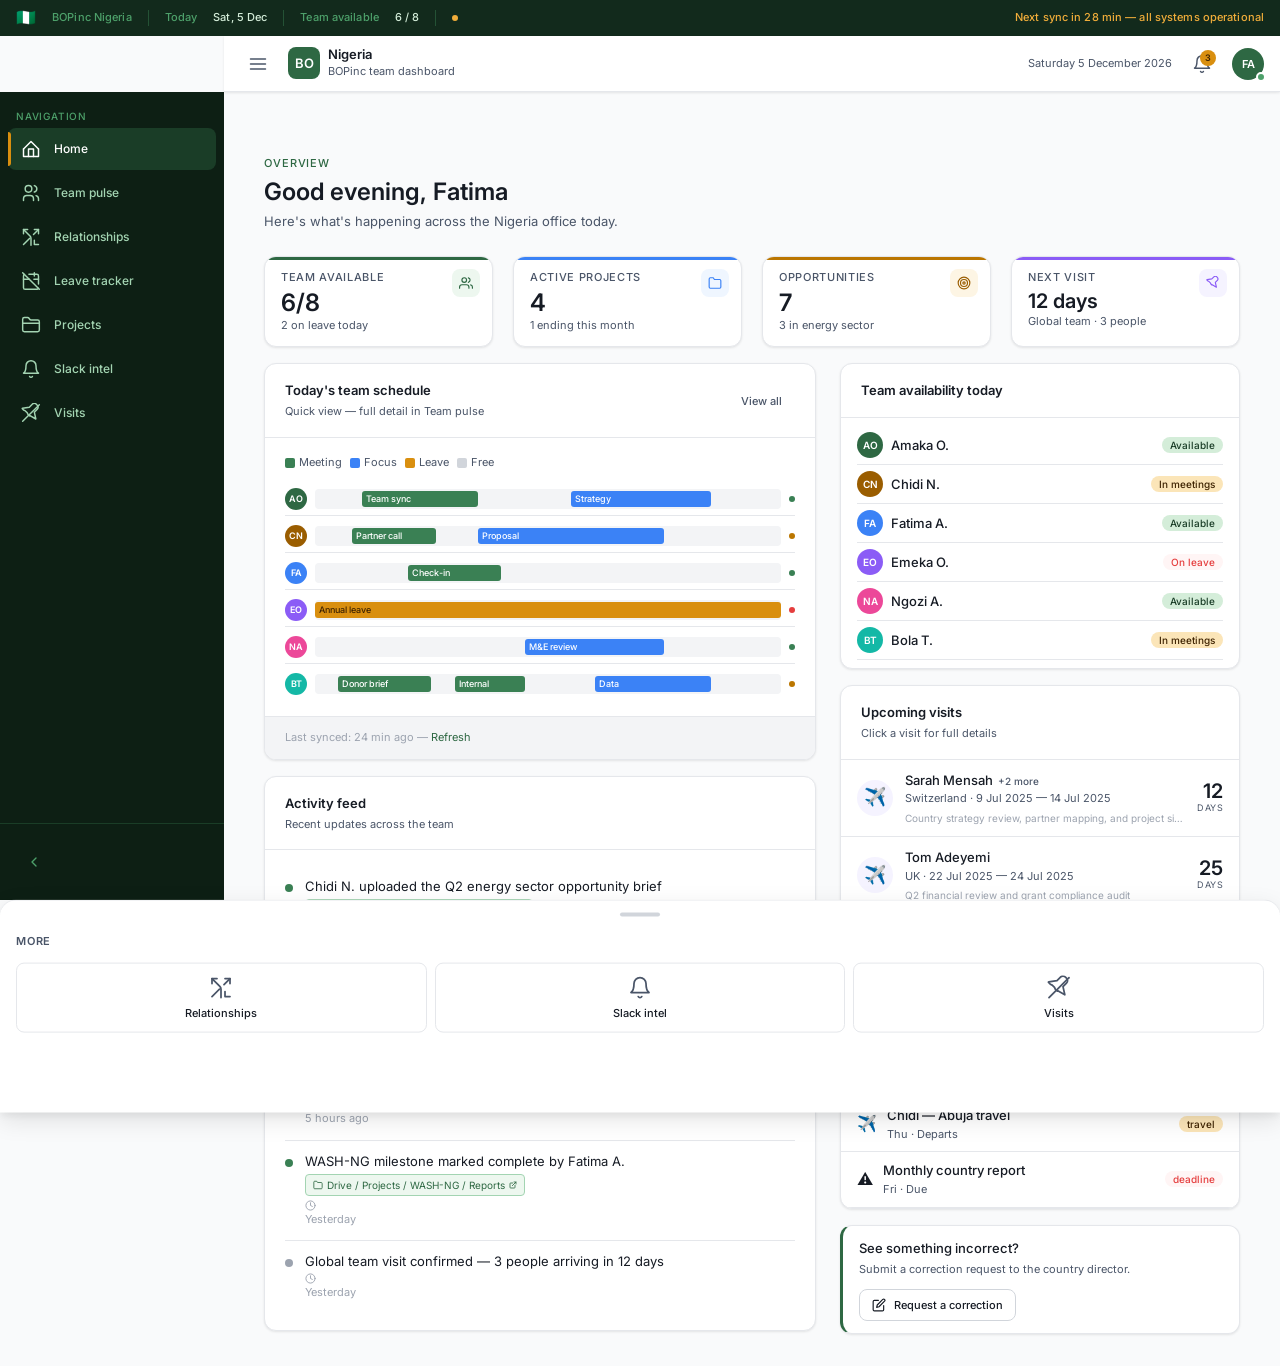
==== commit 306b2be3: "phase 7 | visits timeline | global pipeline page| live data loading, demo data" ====
--- a/index.html
+++ b/index.html
@@ -540,12 +540,7 @@
         <h1 class="page-title">Visits</h1>
         <p class="page-subtitle">Incoming and past visits from global team and cross-country colleagues.</p>
       </div>
-      <div class="coming-soon">
-        <div class="coming-soon-icon" aria-hidden="true">✈️</div>
-        <div class="coming-soon-title">Visits timeline is coming</div>
-        <p>Timeline carousel of upcoming visits (scroll right) and past visits (scroll left), anchored at today.</p>
-        <span class="coming-soon-phase">Phase 7 — Weeks 13–14</span>
-      </div>
+      <div id="visits-page-content"></div>
     </section>
 
     <!-- ══ OPPORTUNITIES (role-gated) ══ -->
@@ -573,10 +568,9 @@
       <div class="page-header">
         <div class="page-eyebrow">Strategy</div>
         <h1 class="page-title">Global pipeline</h1>
-      </div>
-      <div id="pipeline-content">
-        <!-- Populated by JS -->
-      </div>
+        <p class="page-subtitle">BOPinc-wide funding opportunities across all country offices — restricted to partnerships lead and country director.</p>
+      </div>
+      <div id="pipeline-content"></div>
     </section>
 
   </main>
@@ -675,6 +669,8 @@
   if (pageId === 'opportunities')    initOpportunitiesPage();
   if (pageId === 'funding-analysis') initFundingPage();
   if (pageId === 'slack-intel')      initSlackIntelPage();
+  if (pageId === 'visits')           initVisitsPage();
+  if (pageId === 'global-pipeline')  initGlobalPipelinePage();
   if (pageId === 'team-pulse')       renderPulseChart();
   if (pageId === 'leave-tracker')    renderLeaveHeatmap();
 }
@@ -933,11 +929,9 @@
 }
 
 function renderRoleGatedContent() {
-  /* Phase 5 pages have full implementations — re-render on role switch */
   initOpportunitiesPage();
   initFundingPage();
-  /* Global pipeline still placeholder until Phase 7 */
-  renderRestrictedContent('global-pipeline');
+  initGlobalPipelinePage();
 }
 
 /* ════════════════════════════════════════
@@ -1397,6 +1391,493 @@
 }
 
 /* ════════════════════════════════════════
+   PHASE 7 — VISITS PAGE
+════════════════════════════════════════ */
+
+const VisitsState = { visits: [] };
+
+function initVisitsPage() {
+  const container = document.getElementById('visits-page-content');
+  if (!container) return;
+
+  /* Use live data if available, else demo */
+  const allVisits = VisitsState.visits.length > 0
+    ? VisitsState.visits
+    : DEMO_VISITS;
+
+  const today = new Date();
+  today.setHours(0, 0, 0, 0);
+
+  /* Parse arrival/departure dates — handle both string and ISO formats */
+  const parseDate = str => {
+    if (!str) return null;
+    const d = new Date(str);
+    return isNaN(d) ? null : d;
+  };
+
+  /* Split into upcoming and past */
+  const upcoming = allVisits
+    .filter(v => {
+      const dep = parseDate(v.departure);
+      return dep && dep >= today;
+    })
+    .sort((a,b) => (parseDate(a.arrival)||0) - (parseDate(b.arrival)||0));
+
+  const past = allVisits
+    .filter(v => {
+      const dep = parseDate(v.departure);
+      return dep && dep < today;
+    })
+    .sort((a,b) => (parseDate(b.arrival)||0) - (parseDate(a.arrival)||0));
+
+  /* ── Visit card builder ── */
+  const visitCard = (visit, isPast) => {
+    const arrival   = parseDate(visit.arrival);
+    const departure = parseDate(visit.departure);
+    const daysUntil = arrival
+      ? Math.ceil((arrival - today) / 86400000)
+      : null;
+    const duration  = (arrival && departure)
+      ? Math.ceil((departure - arrival) / 86400000) + 1
+      : null;
+
+    /* Countdown label */
+    let countdown = '', countdownCol = 'var(--color-text-tertiary)';
+    if (!isPast && daysUntil !== null) {
+      if (daysUntil === 0)       { countdown = 'Arriving today';   countdownCol = '#2e6843'; }
+      else if (daysUntil === 1)  { countdown = 'Arriving tomorrow';countdownCol = '#d97706'; }
+      else if (daysUntil <= 7)   { countdown = `In ${daysUntil} days`; countdownCol = '#d97706'; }
+      else if (daysUntil <= 30)  { countdown = `In ${daysUntil} days`; }
+      else                       { countdown = `In ${daysUntil} days`; }
+    }
+
+    /* Visitor avatars — max 3 shown */
+    const shown   = visit.visitors.slice(0, 3);
+    const overflow= visit.visitors.length > 3 ? visit.visitors.length - 3 : 0;
+    const avatars = shown.map((v, i) => {
+      const initials = v.name.split(' ').map(n=>n[0]).join('').slice(0,2);
+      return `<div class="avatar avatar-${i % 8}" style="
+        width:32px;height:32px;font-size:11px;font-weight:600;
+        border:2px solid var(--color-surface);
+        border-radius:50%;display:flex;align-items:center;justify-content:center;
+        margin-left:${i > 0 ? '-8px' : '0'};flex-shrink:0;
+        ${isPast ? 'opacity:0.6' : ''}">
+        ${initials}
+      </div>`;
+    }).join('');
+
+    const purposeShort = (visit.purpose || '').length > 80
+      ? visit.purpose.slice(0, 79) + '…'
+      : (visit.purpose || '');
+
+    const dateStr = (arrival && departure)
+      ? `${arrival.toLocaleDateString('en-GB',{day:'numeric',month:'short'})} – ${departure.toLocaleDateString('en-GB',{day:'numeric',month:'short',year:'numeric'})}`
+      : visit.arrival || '';
+
+    return `
+      <div style="
+        background:var(--color-surface);
+        border:1px solid var(--color-border);
+        border-radius:var(--radius-lg);
+        padding:var(--space-4) var(--space-5);
+        ${isPast ? 'opacity:0.75' : ''}
+        cursor:pointer;
+        transition:box-shadow .15s,transform .1s"
+        onclick="openVisitDetail(${JSON.stringify(visit).replace(/"/g,'&quot;')})"
+        onmouseenter="this.style.boxShadow='var(--shadow-md)';this.style.transform='translateY(-1px)'"
+        onmouseleave="this.style.boxShadow='';this.style.transform=''">
+
+        <!-- Header row -->
+        <div style="display:flex;align-items:flex-start;justify-content:space-between;
+          gap:var(--space-3);margin-bottom:var(--space-3)">
+          <div style="flex:1;min-width:0">
+            <div style="font-size:var(--text-base);font-weight:600;
+              color:var(--color-text-primary);margin-bottom:3px">
+              ${visit.visitors[0].name.split(' ')[0]}'s visit
+              ${visit.visitors.length > 1 ? `<span style="font-size:var(--text-sm);font-weight:400;
+                color:var(--color-text-secondary)">+ ${visit.visitors.length - 1} more</span>` : ''}
+            </div>
+            <div style="font-size:var(--text-xs);color:var(--color-text-tertiary)">
+              ${dateStr}
+              ${duration ? ` · ${duration} day${duration !== 1 ? 's' : ''}` : ''}
+            </div>
+          </div>
+          <div style="display:flex;flex-direction:column;align-items:flex-end;gap:4px">
+            ${!isPast && countdown ? `
+              <span style="font-size:11px;font-weight:500;color:${countdownCol};
+                white-space:nowrap">${countdown}</span>` : ''}
+            ${isPast ? `
+              <span class="badge badge-slate" style="font-size:10px">Past</span>` : `
+              <span class="badge badge-green" style="font-size:10px">Upcoming</span>`}
+          </div>
+        </div>
+
+        <!-- Avatar stack + purpose -->
+        <div style="display:flex;align-items:center;gap:12px;margin-bottom:var(--space-3)">
+          <div style="display:flex;align-items:center;flex-shrink:0">
+            ${avatars}
+            ${overflow ? `<div style="
+              width:32px;height:32px;border-radius:50%;
+              background:var(--color-surface-2);
+              border:2px solid var(--color-surface);
+              display:flex;align-items:center;justify-content:center;
+              font-size:10px;font-weight:500;
+              color:var(--color-text-secondary);
+              margin-left:-8px">
+              +${overflow}
+            </div>` : ''}
+          </div>
+          <div style="font-size:var(--text-sm);color:var(--color-text-secondary);
+            flex:1;min-width:0;line-height:1.4">
+            ${purposeShort}
+          </div>
+        </div>
+
+        <!-- Footer -->
+        <div style="display:flex;align-items:center;justify-content:space-between;
+          padding-top:var(--space-3);border-top:1px solid var(--color-border)">
+          <div style="font-size:11px;color:var(--color-text-secondary)">
+            Contact:
+            <strong style="color:var(--color-text-primary)">${visit.assignedContact || '—'}</strong>
+          </div>
+          <div style="font-size:11px;color:var(--color-text-tertiary)">
+            ${visit.visitors[0].country}
+            ${visit.visitors.length > 1 ? `+ ${visit.visitors.length - 1}` : ''}
+          </div>
+        </div>
+
+      </div>`;
+  };
+
+  /* ── Summary stats ── */
+  const totalVisitors = allVisits.reduce((s,v) => s + (v.visitors||[]).length, 0);
+  const nextVisit     = upcoming[0];
+  const daysToNext    = nextVisit && parseDate(nextVisit.arrival)
+    ? Math.ceil((parseDate(nextVisit.arrival) - today) / 86400000)
+    : null;
+
+  container.innerHTML = `
+    <!-- Export toolbar -->
+    <div id="visits-export-toolbar" style="margin-bottom:var(--space-4)"></div>
+
+    <!-- Stats -->
+    <div style="display:grid;grid-template-columns:repeat(auto-fit,minmax(120px,1fr));
+      gap:var(--space-3);margin-bottom:var(--space-5)">
+
+      <div style="padding:var(--space-3) var(--space-4);background:var(--color-surface);
+        border:1px solid var(--color-border);border-radius:var(--radius-md);
+        border-left:3px solid var(--color-accent)">
+        <div style="font-size:10px;text-transform:uppercase;letter-spacing:.05em;
+          color:var(--color-text-secondary);margin-bottom:4px">Upcoming</div>
+        <div style="font-size:var(--text-xl);font-weight:700;
+          color:var(--color-text-primary)">${upcoming.length}</div>
+        <div style="font-size:10px;color:var(--color-text-tertiary)">visits planned</div>
+      </div>
+
+      <div style="padding:var(--space-3) var(--space-4);background:var(--color-surface);
+        border:1px solid var(--color-border);border-radius:var(--radius-md);
+        border-left:3px solid #d97706">
+        <div style="font-size:10px;text-transform:uppercase;letter-spacing:.05em;
+          color:var(--color-text-secondary);margin-bottom:4px">Next visit</div>
+        <div style="font-size:var(--text-xl);font-weight:700;color:#d97706">
+          ${daysToNext !== null ? (daysToNext === 0 ? 'Today' : `${daysToNext}d`) : '—'}
+        </div>
+        <div style="font-size:10px;color:var(--color-text-tertiary)">
+          ${nextVisit ? nextVisit.visitors[0].name.split(' ')[0] : 'none scheduled'}
+        </div>
+      </div>
+
+      <div style="padding:var(--space-3) var(--space-4);background:var(--color-surface);
+        border:1px solid var(--color-border);border-radius:var(--radius-md);
+        border-left:3px solid #64748b">
+        <div style="font-size:10px;text-transform:uppercase;letter-spacing:.05em;
+          color:var(--color-text-secondary);margin-bottom:4px">Total visitors</div>
+        <div style="font-size:var(--text-xl);font-weight:700;
+          color:var(--color-text-primary)">${totalVisitors}</div>
+        <div style="font-size:10px;color:var(--color-text-tertiary)">across all visits</div>
+      </div>
+
+      <div style="padding:var(--space-3) var(--space-4);background:var(--color-surface);
+        border:1px solid var(--color-border);border-radius:var(--radius-md);
+        border-left:3px solid #2e6843">
+        <div style="font-size:10px;text-transform:uppercase;letter-spacing:.05em;
+          color:var(--color-text-secondary);margin-bottom:4px">Countries</div>
+        <div style="font-size:var(--text-xl);font-weight:700;color:#2e6843">
+          ${new Set(allVisits.flatMap(v => v.visitors.map(p => p.country))).size}
+        </div>
+        <div style="font-size:10px;color:var(--color-text-tertiary)">represented</div>
+      </div>
+
+    </div>
+
+    <!-- Upcoming visits -->
+    ${upcoming.length > 0 ? `
+      <div style="margin-bottom:var(--space-5)">
+        <div style="font-size:var(--text-sm);font-weight:600;
+          color:var(--color-text-primary);margin-bottom:var(--space-3);
+          display:flex;align-items:center;gap:8px">
+          Upcoming visits
+          <span class="badge badge-green" style="font-size:10px">${upcoming.length}</span>
+        </div>
+        <div style="display:grid;grid-template-columns:repeat(auto-fill,minmax(300px,1fr));
+          gap:var(--space-4)">
+          ${upcoming.map(v => visitCard(v, false)).join('')}
+        </div>
+      </div>` : `
+      <div class="card" style="margin-bottom:var(--space-5)">
+        <div class="card-body" style="text-align:center;padding:var(--space-8)">
+          <div style="font-size:32px;margin-bottom:var(--space-3)">✈️</div>
+          <div style="font-size:var(--text-base);font-weight:500;margin-bottom:4px">
+            No upcoming visits
+          </div>
+          <div style="font-size:var(--text-sm);color:var(--color-text-secondary)">
+            Add visits via Admin panel → Visits to see them here.
+          </div>
+        </div>
+      </div>`}
+
+    <!-- Past visits (collapsible) -->
+    ${past.length > 0 ? `
+      <details>
+        <summary style="
+          font-size:var(--text-sm);font-weight:600;
+          color:var(--color-text-primary);
+          cursor:pointer;padding:var(--space-3) 0;
+          list-style:none;display:flex;align-items:center;gap:6px;
+          border-top:1px solid var(--color-border)">
+          <span>▸</span> Past visits
+          <span style="font-size:var(--text-xs);font-weight:400;
+            color:var(--color-text-secondary)">— ${past.length} recorded</span>
+        </summary>
+        <div style="display:grid;grid-template-columns:repeat(auto-fill,minmax(300px,1fr));
+          gap:var(--space-4);margin-top:var(--space-3)">
+          ${past.map(v => visitCard(v, true)).join('')}
+        </div>
+      </details>` : ''}
+
+    <!-- Add visit prompt -->
+    <div style="margin-top:var(--space-5);padding:var(--space-3) var(--space-4);
+      background:var(--color-surface-2);border-radius:var(--radius-md);
+      font-size:var(--text-xs);color:var(--color-text-secondary)">
+      <strong style="color:var(--color-text-primary)">Managing visits:</strong>
+      Add and edit visits via
+      <a href="admin/data-manager.html" style="color:var(--color-accent)">
+        Admin panel → Visits
+      </a>.
+      Visits are stored in localStorage and sync to Google Sheets when configured.
+      ${VisitsState.visits.length === 0 ? ' Showing demo visits.' : ''}
+    </div>`;
+
+  /* Export toolbar */
+  ExportToolbar.render('visits-export-toolbar', {
+    title:  'Visits',
+    pageId: 'visits',
+    getData: () => allVisits.map(v => ({
+      'Visitor':          v.visitors.map(p => p.name).join(', '),
+      'Roles':            v.visitors.map(p => p.role).join(', '),
+      'Countries':        v.visitors.map(p => p.country).join(', '),
+      'Arrival':          v.arrival,
+      'Departure':        v.departure,
+      'Purpose':          v.purpose,
+      'Assigned contact': v.assignedContact,
+      'Notes':            v.notes,
+    })),
+  });
+}
+
+/* ════════════════════════════════════════
+   PHASE 7 — GLOBAL PIPELINE PAGE
+════════════════════════════════════════ */
+
+const GlobalPipelineState = { data: [] };
+
+/* Demo global pipeline — cross-country opportunities by country office */
+const DEMO_GLOBAL_PIPELINE = [
+  { country:'Nigeria',     sector:'Energy',      value:2500000, status:'active',   label:'USAID Rural Energy'        },
+  { country:'Nigeria',     sector:'Finance',     value:4100000, status:'pipeline', label:'AfDB Financial Inclusion'  },
+  { country:'Nigeria',     sector:'WASH',        value:3200000, status:'active',   label:'World Bank WASH II'        },
+  { country:'Ghana',       sector:'Agriculture', value:3800000, status:'active',   label:'IFAD Smallholder'          },
+  { country:'Ghana',       sector:'Energy',      value:1900000, status:'pipeline', label:'UKAID Solar Access'        },
+  { country:'Kenya',       sector:'Health',      value:5200000, status:'active',   label:'GAVI Health Systems'       },
+  { country:'Kenya',       sector:'Education',   value:2100000, status:'at-risk',  label:'FCDO Girls Ed'             },
+  { country:'Ethiopia',    sector:'Agriculture', value:4400000, status:'active',   label:'World Bank Agriculture'    },
+  { country:'Ethiopia',    sector:'WASH',        value:1700000, status:'pipeline', label:'UNICEF WASH'               },
+  { country:'Senegal',     sector:'Livelihoods', value:2900000, status:'active',   label:'EU Enterprise'             },
+  { country:'Senegal',     sector:'Gender',      value:1200000, status:'pipeline', label:'UN Women'                  },
+  { country:'Rwanda',      sector:'Finance',     value:3500000, status:'active',   label:'AfDB Mobile Finance'       },
+];
+
+function initGlobalPipelinePage() {
+  const container = document.getElementById('pipeline-content');
+  if (!container) return;
+
+  const session = Session.get();
+  const role    = session ? session.role : ROLES.TEAM_MEMBER;
+
+  if (!canAccess('global-pipeline', role)) {
+    container.innerHTML = `<div class="restricted">
+      <div class="restricted-icon">${getIcon('lock', 40)}</div>
+      <div class="restricted-title">Access restricted</div>
+      <p class="restricted-body">Global pipeline is available to the partnerships lead and country director.</p>
+    </div>`;
+    return;
+  }
+
+  const data   = GlobalPipelineState.data.length > 0
+    ? GlobalPipelineState.data
+    : DEMO_GLOBAL_PIPELINE;
+
+  const fmtVal = v => v >= 1000000 ? `$${(v/1000000).toFixed(1)}M` : `$${(v/1000).toFixed(0)}K`;
+  const total  = data.reduce((s,d) => s+(parseFloat(d.value)||0), 0);
+  const countries = [...new Set(data.map(d => d.country))].sort();
+
+  /* Build stacked chart data — one row per country */
+  const stackedData = countries.map(country => {
+    const rows    = data.filter(d => d.country === country);
+    const statuses= ['active','pipeline','at-risk'];
+    const segments= statuses
+      .map(s => ({
+        status: s,
+        value:  rows.filter(d => d.status === s).reduce((sum,d)=>sum+(parseFloat(d.value)||0),0),
+      }))
+      .filter(s => s.value > 0);
+    return { label: country, segments };
+  });
+
+  /* Country totals for table */
+  const countryTotals = countries.map(country => {
+    const rows      = data.filter(d => d.country === country);
+    const total     = rows.reduce((s,d) => s+(parseFloat(d.value)||0), 0);
+    const active    = rows.filter(d => d.status === 'active').reduce((s,d)=>s+(parseFloat(d.value)||0),0);
+    const pipeline  = rows.filter(d => d.status === 'pipeline').reduce((s,d)=>s+(parseFloat(d.value)||0),0);
+    return { country, total, active, pipeline, count: rows.length };
+  }).sort((a,b) => b.total - a.total);
+
+  container.innerHTML = `
+    <!-- Export toolbar -->
+    <div id="global-pipeline-export-toolbar" style="margin-bottom:var(--space-4)"></div>
+
+    <!-- Summary stats -->
+    <div style="display:grid;grid-template-columns:repeat(auto-fit,minmax(120px,1fr));
+      gap:var(--space-3);margin-bottom:var(--space-5)">
+
+      <div style="padding:var(--space-3) var(--space-4);background:var(--color-surface);
+        border:1px solid var(--color-border);border-radius:var(--radius-md);
+        border-left:3px solid var(--color-accent)">
+        <div style="font-size:10px;text-transform:uppercase;letter-spacing:.05em;
+          color:var(--color-text-secondary);margin-bottom:4px">Global pipeline</div>
+        <div style="font-size:var(--text-xl);font-weight:700;
+          color:var(--color-text-primary)">${fmtVal(total)}</div>
+        <div style="font-size:10px;color:var(--color-text-tertiary)">${data.length} opportunities</div>
+      </div>
+
+      <div style="padding:var(--space-3) var(--space-4);background:var(--color-surface);
+        border:1px solid var(--color-border);border-radius:var(--radius-md);
+        border-left:3px solid #2e6843">
+        <div style="font-size:10px;text-transform:uppercase;letter-spacing:.05em;
+          color:var(--color-text-secondary);margin-bottom:4px">Active</div>
+        <div style="font-size:var(--text-xl);font-weight:700;color:#2e6843">
+          ${fmtVal(data.filter(d=>d.status==='active').reduce((s,d)=>s+(parseFloat(d.value)||0),0))}
+        </div>
+        <div style="font-size:10px;color:var(--color-text-tertiary)">
+          ${data.filter(d=>d.status==='active').length} active
+        </div>
+      </div>
+
+      <div style="padding:var(--space-3) var(--space-4);background:var(--color-surface);
+        border:1px solid var(--color-border);border-radius:var(--radius-md);
+        border-left:3px solid #1d4ed8">
+        <div style="font-size:10px;text-transform:uppercase;letter-spacing:.05em;
+          color:var(--color-text-secondary);margin-bottom:4px">Countries</div>
+        <div style="font-size:var(--text-xl);font-weight:700;color:#1d4ed8">
+          ${countries.length}
+        </div>
+        <div style="font-size:10px;color:var(--color-text-tertiary)">offices tracked</div>
+      </div>
+
+      <div style="padding:var(--space-3) var(--space-4);background:var(--color-surface);
+        border:1px solid var(--color-border);border-radius:var(--radius-md);
+        border-left:3px solid #d97706">
+        <div style="font-size:10px;text-transform:uppercase;letter-spacing:.05em;
+          color:var(--color-text-secondary);margin-bottom:4px">Nigeria share</div>
+        <div style="font-size:var(--text-xl);font-weight:700;color:#d97706">
+          ${Math.round((data.filter(d=>d.country==='Nigeria').reduce((s,d)=>s+(parseFloat(d.value)||0),0)/total)*100)}%
+        </div>
+        <div style="font-size:10px;color:var(--color-text-tertiary)">of global total</div>
+      </div>
+
+    </div>
+
+    <!-- Stacked bar chart by country -->
+    <div class="card" style="margin-bottom:var(--space-4)">
+      <div class="card-header">
+        <div class="card-title">Pipeline by country office</div>
+        <div class="card-subtitle">Stacked by status — active, pipeline, at risk</div>
+      </div>
+      <div class="card-body">
+        <div id="global-pipeline-chart"></div>
+      </div>
+    </div>
+
+    <!-- Country breakdown table -->
+    <div class="card">
+      <div class="card-header">
+        <div class="card-title">Country breakdown</div>
+        <div class="card-subtitle">Sorted by total pipeline value</div>
+      </div>
+      <div class="card-body" style="padding:0">
+        ${countryTotals.map(c => `
+          <div style="display:flex;align-items:center;gap:12px;
+            padding:10px var(--space-5);
+            border-bottom:1px solid var(--color-border)">
+            <div style="flex:1">
+              <div style="font-size:var(--text-sm);font-weight:600;
+                color:var(--color-text-primary)">
+                ${c.country}
+                ${c.country === 'Nigeria' ? `<span style="font-size:10px;font-weight:400;
+                  color:var(--color-accent);margin-left:4px">← your office</span>` : ''}
+              </div>
+              <div style="font-size:var(--text-xs);color:var(--color-text-secondary);margin-top:1px">
+                ${c.count} opportunit${c.count!==1?'ies':'y'}
+              </div>
+            </div>
+            <div style="font-size:var(--text-xs);color:var(--color-text-secondary);text-align:right">
+              <div style="color:#2e6843;font-weight:500">${fmtVal(c.active)} active</div>
+              <div style="color:#1d4ed8">${fmtVal(c.pipeline)} pipeline</div>
+            </div>
+            <div style="font-size:var(--text-sm);font-weight:700;
+              color:var(--color-text-primary);min-width:60px;text-align:right">
+              ${fmtVal(c.total)}
+            </div>
+          </div>`).join('')}
+      </div>
+    </div>
+
+    ${GlobalPipelineState.data.length === 0 ? `
+      <div style="margin-top:var(--space-4);padding:var(--space-3) var(--space-4);
+        background:var(--color-surface-2);border-radius:var(--radius-md);
+        font-size:var(--text-xs);color:var(--color-text-secondary)">
+        Showing demo data. Connect the <code>global-pipeline</code> Sheets tab to see live cross-country data.
+      </div>` : ''}`;
+
+  /* Render stacked chart */
+  ChartStacked.render('global-pipeline-chart', stackedData, { currency: true });
+
+  /* Export toolbar */
+  ExportToolbar.render('global-pipeline-export-toolbar', {
+    title:  'Global Pipeline',
+    pageId: 'global-pipeline',
+    getData: () => data.map(d => ({
+      'Country':  d.country,
+      'Sector':   d.sector,
+      'Opportunity': d.label,
+      'Value':    d.value,
+      'Status':   d.status,
+    })),
+  });
+}
+
+/* ════════════════════════════════════════
    PHASE 6 — SLACK INTEL PAGE
 ════════════════════════════════════════ */
 
@@ -2517,6 +2998,10 @@
   /* Init Phase 6 pages */
   initSlackIntelPage();
 
+  /* Init Phase 7 pages */
+  initVisitsPage();
+  initGlobalPipelinePage();
+
   /* Load live data asynchronously */
   loadLiveData(session);
 
@@ -2634,6 +3119,43 @@
       initFundingPage();
     }
 
+    /* ── Phase 7: Visits ── */
+    const visitsData = await SheetsClient.get(SHEETS_CONFIG.TABS.VISITS);
+    if (visitsData && visitsData.length > 0) {
+      VisitsState.visits = visitsData.map(row => ({
+        id:              row.id              || '',
+        visitors:        (row.visitorNames   || '').split(',').map((n,i) => ({
+          name:    n.trim(),
+          role:    (row.visitorRoles    || '').split(',')[i]?.trim()    || '',
+          country: (row.visitorCountries|| '').split(',')[i]?.trim()    || '',
+        })),
+        arrival:         row.arrival         || '',
+        departure:       row.departure       || '',
+        purpose:         row.purpose         || '',
+        assignedContact: row.assignedContact  || '',
+        appointments:    (row.appointments   || '').split(';').map(a => {
+          const [date, ...rest] = a.trim().split(':');
+          return { date: date?.trim() || '', desc: rest.join(':').trim() };
+        }).filter(a => a.date),
+        notes:           row.notes           || '',
+        status:          row.status          || 'upcoming',
+      }));
+      initVisitsPage();
+    }
+
+    /* ── Phase 7: Global pipeline ── */
+    const globalData = await SheetsClient.get(SHEETS_CONFIG.TABS.GLOBAL_PIPELINE);
+    if (globalData && globalData.length > 0) {
+      GlobalPipelineState.data = globalData.map(row => ({
+        country: row.country || '',
+        sector:  row.sector  || '',
+        value:   parseFloat(row.value) || 0,
+        status:  row.status  || 'pipeline',
+        label:   row.name    || row.label || '',
+      }));
+      initGlobalPipelinePage();
+    }
+
     /* ── Phase 6: Slack alerts ── */
     const slackData = await SheetsClient.get(SHEETS_CONFIG.TABS.SLACK_ALERTS);
     if (slackData && slackData.length > 0) {
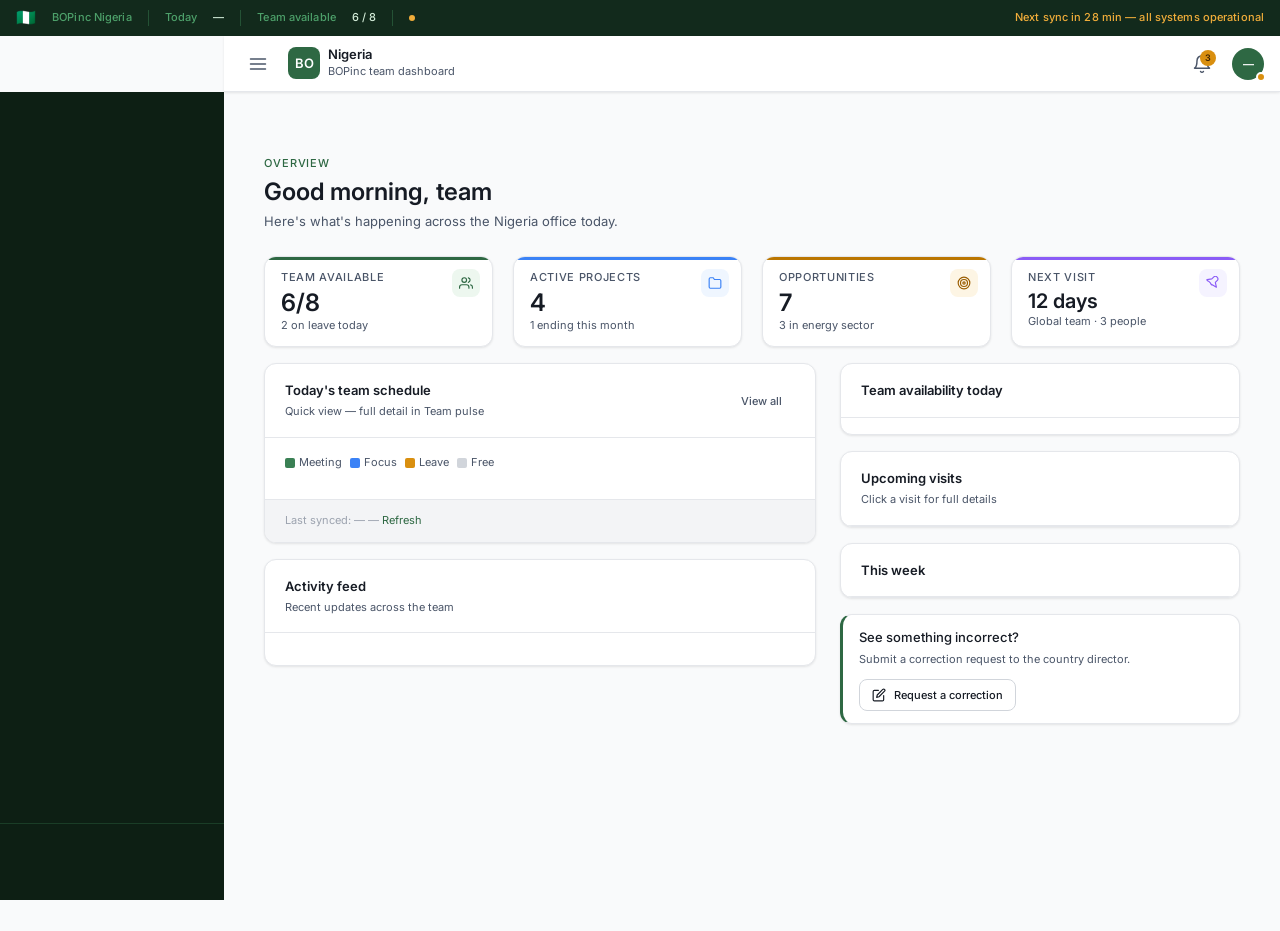
==== commit 3ad31a12: "phase 8 | polish: relative demo dates | print DOM isolation | syncSlack trigger | README handover" ====
--- a/index.html
+++ b/index.html
@@ -921,12 +921,18 @@
     container.innerHTML = `
       <div class="coming-soon">
         <div class="coming-soon-icon" aria-hidden="true">🔮</div>
-        <div class="coming-soon-title">This module is being built</div>
-        <p>You have access to this section. It will be ready in an upcoming phase.</p>
-        <span class="coming-soon-phase">Phases 5–7</span>
+        <div class="coming-soon-title">Coming soon</div>
+        <p>You have access to this section. Content will appear once data is configured in Google Sheets.</p>
       </div>`;
   }
 }
+
+function renderRoleGatedContent() {
+
+
+
+
+
 
 function renderRoleGatedContent() {
   initOpportunitiesPage();
@@ -1021,47 +1027,57 @@
 ];
 
 /* Visits data — detailed, replaces stat card */
-const DEMO_VISITS = [
-  {
-    id: 'v1',
-    visitors: [
-      { name: 'Sarah Mensah',    role: 'Global Partnerships Director', country: 'Switzerland' },
-      { name: 'James Okafor',    role: 'Regional Director, West Africa', country: 'Ghana' },
-      { name: 'Priya Nair',      role: 'MEL Specialist', country: 'Kenya' },
-    ],
-    arrival: '9 Jul 2025',
-    departure: '14 Jul 2025',
-    daysAway: 12,
-    purpose: 'Country strategy review, partner mapping, and project site visits',
-    assignedContact: 'Amaka Osei',
-    appointments: [
-      { date: '9 Jul',  desc: 'Arrival · airport pickup · office briefing' },
-      { date: '10 Jul', desc: 'Strategy review session — all Nigeria team' },
-      { date: '11 Jul', desc: 'Partner meetings: REAN, ASES Nigeria, GIZ' },
-      { date: '12 Jul', desc: 'Field visit — Kano solar project site' },
-      { date: '13 Jul', desc: 'Stakeholder dinner · BOPinc Lagos network' },
-      { date: '14 Jul', desc: 'Debrief · departures' },
-    ],
-    notes: 'Sarah needs hotel near Victoria Island. James has a dietary requirement — no pork.',
-  },
-  {
-    id: 'v2',
-    visitors: [
-      { name: 'Tom Adeyemi', role: 'Finance Lead', country: 'UK' },
-    ],
-    arrival: '22 Jul 2025',
-    departure: '24 Jul 2025',
-    daysAway: 25,
-    purpose: 'Q2 financial review and grant compliance audit',
-    assignedContact: 'Emeka Okonkwo',
-    appointments: [
-      { date: '22 Jul', desc: 'Arrival · finance team briefing' },
-      { date: '23 Jul', desc: 'Grant compliance review — full day' },
-      { date: '24 Jul', desc: 'Wrap-up · departure' },
-    ],
-    notes: 'Documents needed: Q2 expenditure reports for all active grants.',
-  },
-];
+const DEMO_VISITS = (() => {
+  /* Generate dates relative to today so demo always shows upcoming visits */
+  const pad  = n => String(n).padStart(2, '0');
+  const ymd  = d => `${d.getFullYear()}-${pad(d.getMonth()+1)}-${pad(d.getDate())}`;
+  const fmtDisplay = d => d.toLocaleDateString('en-GB', { day:'numeric', month:'short', year:'numeric' });
+  const d1start = new Date(); d1start.setDate(d1start.getDate() + 12);
+  const d1end   = new Date(); d1end.setDate(d1end.getDate()   + 17);
+  const d2start = new Date(); d2start.setDate(d2start.getDate() + 25);
+  const d2end   = new Date(); d2end.setDate(d2end.getDate()   + 27);
+  return [
+    {
+      id: 'v1',
+      visitors: [
+        { name: 'Sarah Mensah',  role: 'Global Partnerships Director', country: 'Switzerland' },
+        { name: 'James Okafor', role: 'Regional Director, West Africa', country: 'Ghana'       },
+        { name: 'Priya Nair',   role: 'MEL Specialist',                country: 'Kenya'       },
+      ],
+      arrival:         ymd(d1start),
+      departure:       ymd(d1end),
+      daysAway:        12,
+      purpose:         'Country strategy review, partner mapping, and project site visits',
+      assignedContact: 'Amaka Osei',
+      appointments: [
+        { date: fmtDisplay(d1start), desc: 'Arrival · airport pickup · office briefing' },
+        { date: fmtDisplay(new Date(d1start.getTime() + 86400000)), desc: 'Strategy review session — all Nigeria team' },
+        { date: fmtDisplay(new Date(d1start.getTime() + 86400000*2)), desc: 'Partner meetings: REAN, ASES Nigeria, GIZ' },
+        { date: fmtDisplay(new Date(d1start.getTime() + 86400000*3)), desc: 'Field visit — Kano solar project site' },
+        { date: fmtDisplay(new Date(d1start.getTime() + 86400000*4)), desc: 'Stakeholder dinner · BOPinc Lagos network' },
+        { date: fmtDisplay(d1end), desc: 'Debrief · departures' },
+      ],
+      notes: 'Sarah needs hotel near Victoria Island. James has a dietary requirement — no pork.',
+    },
+    {
+      id: 'v2',
+      visitors: [
+        { name: 'Tom Adeyemi', role: 'Finance Lead', country: 'UK' },
+      ],
+      arrival:         ymd(d2start),
+      departure:       ymd(d2end),
+      daysAway:        25,
+      purpose:         'Q2 financial review and grant compliance audit',
+      assignedContact: 'Emeka Okonkwo',
+      appointments: [
+        { date: fmtDisplay(d2start), desc: 'Arrival · finance team briefing' },
+        { date: fmtDisplay(new Date(d2start.getTime() + 86400000)), desc: 'Grant compliance review — full day' },
+        { date: fmtDisplay(d2end), desc: 'Wrap-up · departure' },
+      ],
+      notes: 'Documents needed: Q2 expenditure reports for all active grants.',
+    },
+  ];
+})();
 
 /* Notification alerts per user — Phase 6 replaces with live Slack data */
 const DEMO_NOTIFICATIONS = {
@@ -1235,9 +1251,9 @@
   overlay.setAttribute('aria-modal', 'true');
   overlay.setAttribute('aria-label', 'Visit details');
 
-  const visitorsHtml = visit.visitors.map(v => `
+  const visitorsHtml = visit.visitors.map((v, i) => `
     <div style="display:flex;align-items:center;gap:10px;padding:6px 0">
-      <div class="avatar avatar-sm avatar-${Math.floor(Math.random()*8)}"
+      <div class="avatar avatar-sm avatar-${i % 8}"
         style="width:30px;height:30px;font-size:11px;flex-shrink:0">
         ${v.name.split(' ').map(n=>n[0]).join('')}
       </div>
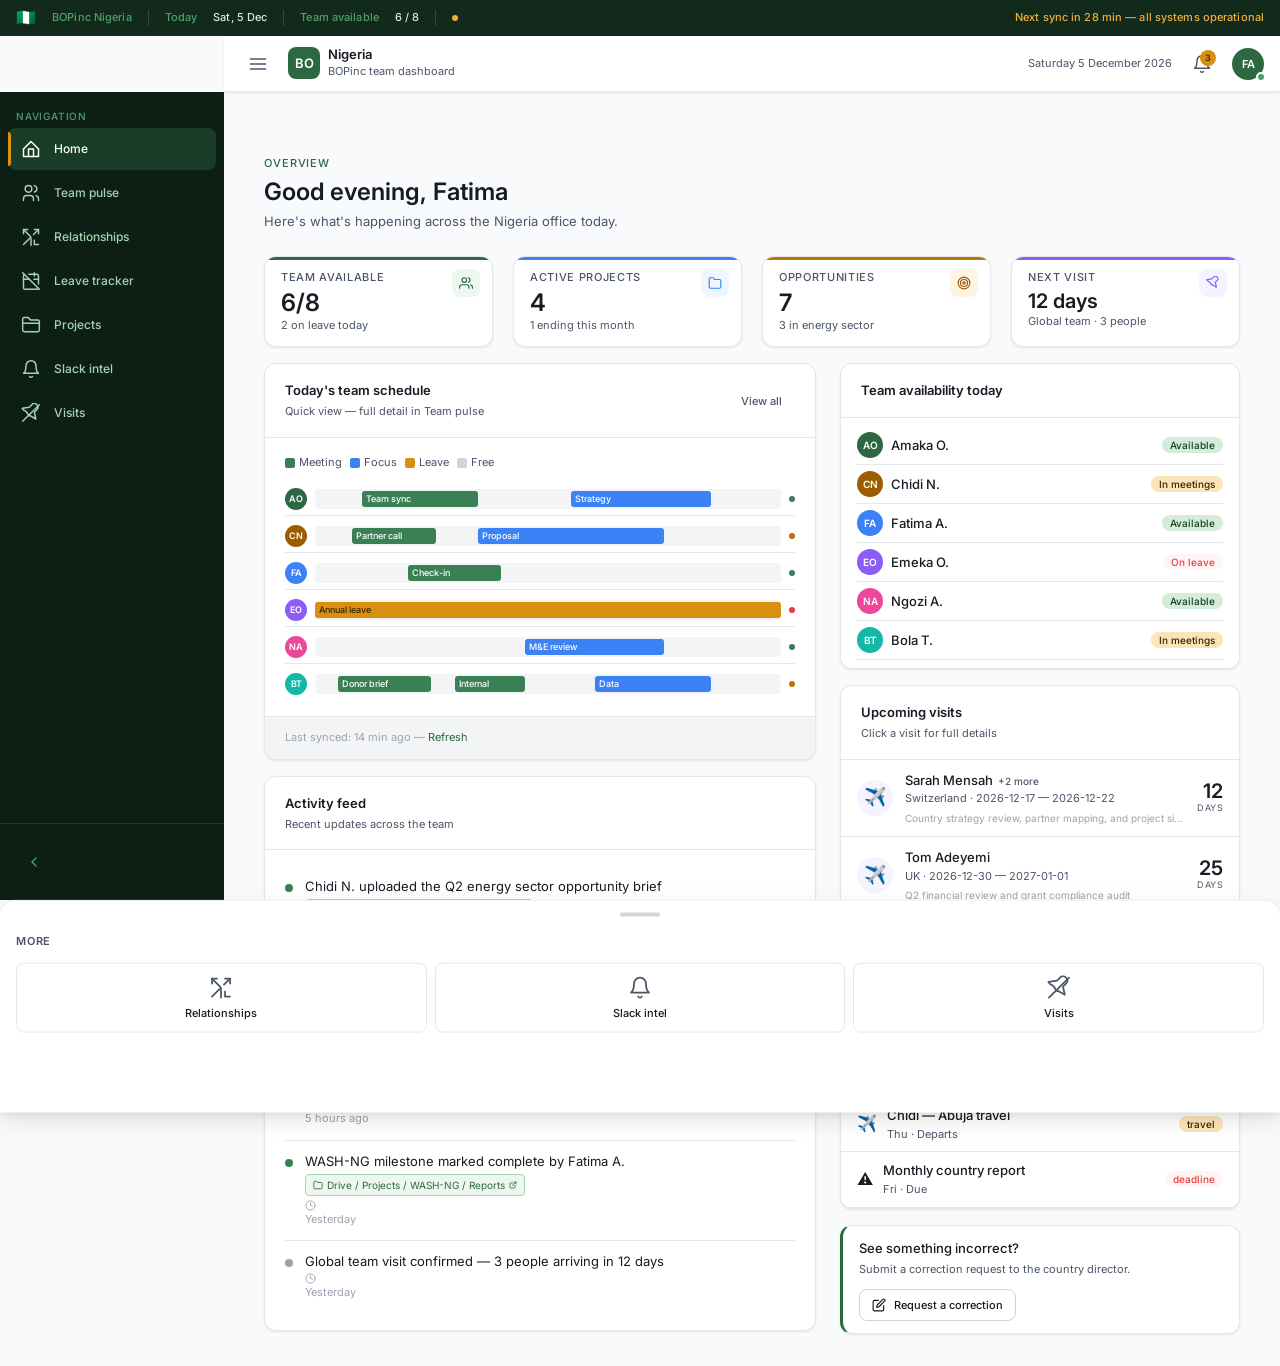
==== commit 2d5bc15f: "phase 8 fix | remove duplicate renderRoleGatedContent function that broke the dashboard" ====
--- a/index.html
+++ b/index.html
@@ -928,17 +928,14 @@
 }
 
 function renderRoleGatedContent() {
-
-
-
-
-
-
-function renderRoleGatedContent() {
   initOpportunitiesPage();
   initFundingPage();
   initGlobalPipelinePage();
 }
+
+/* ════════════════════════════════════════
+   PULSE STRIP
+   ════════════════════════════════════════ */
 
 /* ════════════════════════════════════════
    PULSE STRIP
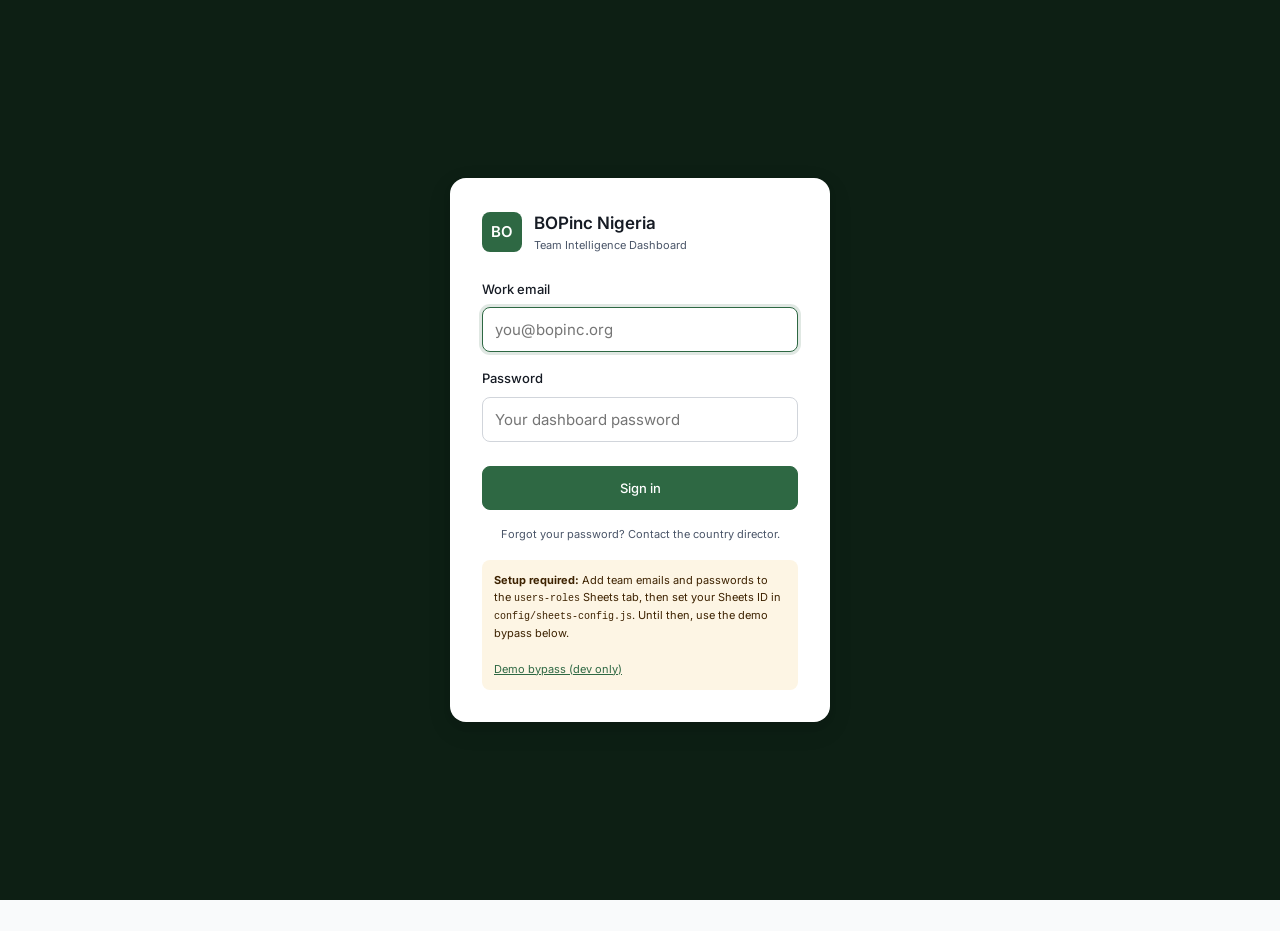
==== commit a1b2ac5b: "fix — add secrets.js script tag to index.html" ====
--- a/index.html
+++ b/index.html
@@ -585,6 +585,7 @@
 <!-- ── Scripts — order matters ── -->
 <script src="config/roles.js"></script>
 <script src="config/breakpoints.js"></script>
+<script src="config/secrets.js"></script>
 <script src="config/sheets-config.js"></script>
 <script src="src/components/icons.js"></script>
 <script src="src/components/session.js"></script>
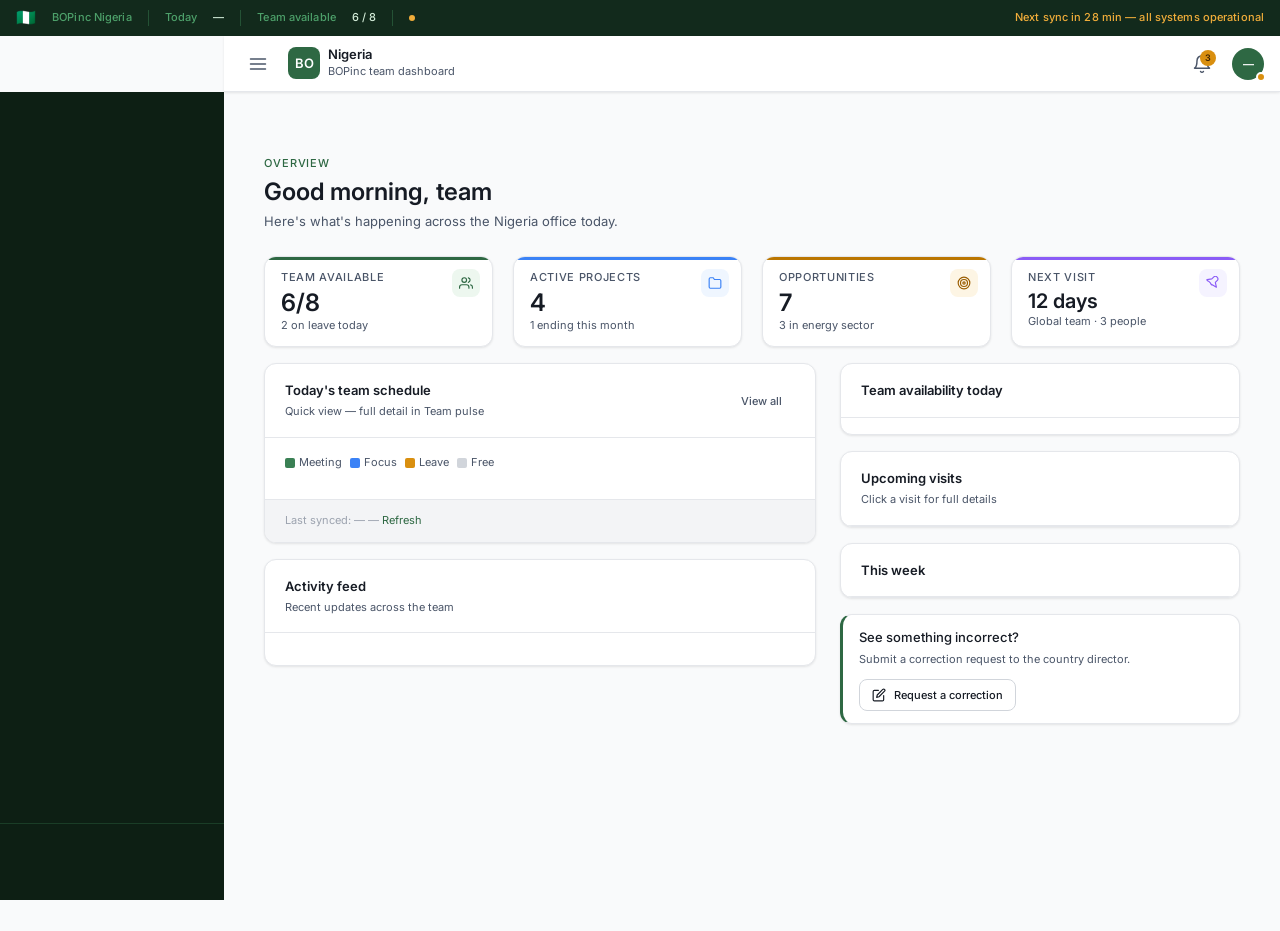
==== commit eedb98da: "fix — home page sections use live Sheets data: roster, visits, opportunities, calendar events" ====
--- a/index.html
+++ b/index.html
@@ -1101,16 +1101,35 @@
    ════════════════════════════════════════ */
 function renderHomeSchedule() {
   const container = document.getElementById('home-schedule');
-  container.innerHTML = DEMO_SCHEDULE.map(person => `
+  if (!container) return;
+
+  /* Use live roster if available, else demo schedule */
+  const liveRoster = JSON.parse(localStorage.getItem('bopinc_local_roster') || '[]');
+  const source = liveRoster.length > 0
+    ? liveRoster.map((m, i) => ({
+        name:     m.name || 'Team member',
+        initials: m.initials || m.name?.split(' ').map(n=>n[0]).join('').slice(0,2) || '??',
+        color:    m.avatarColor || i % 8,
+        status:   m.status || 'available',
+        bars:     [] /* live calendar events shown in Team Pulse page */
+      }))
+    : DEMO_SCHEDULE;
+
+  container.innerHTML = source.map(person => `
     <div class="schedule-person">
       <div class="avatar avatar-sm avatar-${person.color}" aria-hidden="true"
         style="width:22px;height:22px;font-size:9px;flex-shrink:0">${person.initials}</div>
       <div class="schedule-bars" role="img" aria-label="${person.name} schedule">
-        ${person.bars.map(bar => `
+        ${(person.bars || []).map(bar => `
           <div class="schedule-bar bar-${bar.type}"
             style="left:${bar.left};width:${bar.width}"
             title="${bar.label}">${bar.label}</div>
         `).join('')}
+        ${(!person.bars || person.bars.length === 0) ? `
+          <div style="font-size:9px;color:var(--color-text-tertiary);
+            display:flex;align-items:center;height:100%;padding-left:8px">
+            Sync calendar to see schedule
+          </div>` : ''}
       </div>
       <span class="avail-dot dot-${person.status}" title="${person.status}" aria-label="${person.status}"
         style="width:6px;height:6px;flex-shrink:0"></span>
@@ -1120,7 +1139,20 @@
 
 function renderAvailability() {
   const container = document.getElementById('availability-list');
-  container.innerHTML = DEMO_SCHEDULE.map(person => `
+  if (!container) return;
+
+  /* Use live roster if available, else demo schedule */
+  const liveRoster = JSON.parse(localStorage.getItem('bopinc_local_roster') || '[]');
+  const source = liveRoster.length > 0
+    ? liveRoster.map((m, i) => ({
+        name:     m.name || 'Team member',
+        initials: m.initials || m.name?.split(' ').map(n=>n[0]).join('').slice(0,2) || '??',
+        color:    m.avatarColor || i % 8,
+        status:   m.status || 'available',
+      }))
+    : DEMO_SCHEDULE;
+
+  container.innerHTML = source.map(person => `
     <div style="display:flex;align-items:center;gap:8px;padding:6px 0;border-bottom:1px solid var(--color-border)">
       <div class="avatar avatar-sm avatar-${person.color}" aria-hidden="true"
         style="width:26px;height:26px;font-size:10px;flex-shrink:0">${person.initials}</div>
@@ -1138,10 +1170,51 @@
   `).join('');
 }
 
-/* Activity feed — with Drive folder path and clickable link */
 function renderActivityFeed() {
   const container = document.getElementById('activity-feed');
-  container.innerHTML = DEMO_FEED.map(item => `
+  if (!container) return;
+
+  /* Derive live feed from calendar events when available */
+  const liveEvents = PulseState && PulseState.events && PulseState.events.length > 0;
+  const liveOpps   = OppsState && OppsState.opportunities && OppsState.opportunities.length > 0;
+
+  let feedItems = [];
+
+  if (liveEvents || liveOpps) {
+    /* Build feed from live data */
+    if (liveOpps) {
+      const recentOpps = OppsState.opportunities
+        .filter(o => o.status === 'active' || o.status === 'pipeline')
+        .slice(0, 2);
+      recentOpps.forEach(o => {
+        feedItems.push({
+          color: 'var(--amber-500)',
+          text:  `${o.name} — ${o.status} opportunity (${o.funder})`,
+          folder: null, url: null,
+          time: o.deadline ? `Deadline ${o.deadline}` : 'Active',
+        });
+      });
+    }
+    if (liveEvents) {
+      const today = new Date().toISOString().slice(0,10);
+      PulseState.events
+        .filter(e => e.date === today && !e.isLeave)
+        .slice(0, 3)
+        .forEach(e => {
+          feedItems.push({
+            color: 'var(--green-500)',
+            text:  `${e.userName} — ${e.title}`,
+            folder: null, url: null,
+            time: 'Today',
+          });
+        });
+    }
+  }
+
+  /* Fall back to demo if nothing live */
+  if (feedItems.length === 0) feedItems = DEMO_FEED;
+
+  container.innerHTML = feedItems.map(item => `
     <div class="feed-item">
       <div class="feed-dot" style="background:${item.color}" aria-hidden="true"></div>
       <div class="feed-body">
@@ -1151,16 +1224,7 @@
             style="display:inline-flex;align-items:center;gap:4px;margin-top:4px;
               font-size:10px;color:var(--color-accent);background:var(--color-accent-light);
               padding:2px 7px;border-radius:4px;text-decoration:none;border:0.5px solid var(--green-200)">
-            <svg width="10" height="10" viewBox="0 0 24 24" fill="none" stroke="currentColor"
-              stroke-width="2" stroke-linecap="round" stroke-linejoin="round" aria-hidden="true">
-              <path d="M22 19a2 2 0 0 1-2 2H4a2 2 0 0 1-2-2V5a2 2 0 0 1 2-2h5l2 3h9a2 2 0 0 1 2 2z"/>
-            </svg>
             ${item.folder}
-            <svg width="8" height="8" viewBox="0 0 24 24" fill="none" stroke="currentColor"
-              stroke-width="2.5" stroke-linecap="round" stroke-linejoin="round" aria-hidden="true">
-              <path d="M18 13v6a2 2 0 0 1-2 2H5a2 2 0 0 1-2-2V8a2 2 0 0 1 2-2h6"/>
-              <polyline points="15 3 21 3 21 9"/><line x1="10" y1="14" x2="21" y2="3"/>
-            </svg>
           </a>` : ''}
         <div class="feed-time" style="margin-top:3px">
           <svg width="11" height="11" viewBox="0 0 24 24" fill="none" stroke="currentColor"
@@ -1177,18 +1241,41 @@
 /* Upcoming — with travel type icon */
 function renderUpcoming() {
   const container = document.getElementById('upcoming-list');
-  const typeIcon = { meeting: '👥', external: '🤝', deadline: '⚠️', travel: '✈️' };
-  const typeColor = { meeting: 'badge-green', external: 'badge-blue', deadline: 'badge-red', travel: 'badge-amber' };
-  container.innerHTML = DEMO_UPCOMING.map(item => `
+  if (!container) return;
+
+  const typeIcon  = { meeting:'👥', external:'🤝', deadline:'⚠️', travel:'✈️', focus:'🎯' };
+  const typeColor = { meeting:'badge-green', external:'badge-blue', deadline:'badge-red', travel:'badge-amber', focus:'badge-slate' };
+
+  /* Use live calendar events if available */
+  const today    = new Date().toISOString().slice(0,10);
+  const liveEvts = PulseState && PulseState.events && PulseState.events.length > 0
+    ? PulseState.events
+        .filter(e => e.date >= today && !e.isLeave)
+        .sort((a,b) => a.date.localeCompare(b.date) || a.startHour - b.startHour)
+        .slice(0, 5)
+        .map(e => {
+          const d    = new Date(e.date + 'T12:00:00');
+          const diff = Math.ceil((d - new Date().setHours(0,0,0,0)) / 86400000);
+          const day  = diff === 0 ? 'Today' : diff === 1 ? 'Tomorrow' : d.toLocaleDateString('en-GB',{weekday:'short'});
+          const hrs  = Math.floor(e.startHour);
+          const mins = Math.round((e.startHour - hrs) * 60);
+          const time = `${String(hrs).padStart(2,'0')}:${String(mins).padStart(2,'0')}`;
+          return { label: e.title, day, time, type: e.type || 'meeting' };
+        })
+    : null;
+
+  const source = liveEvts && liveEvts.length > 0 ? liveEvts : DEMO_UPCOMING;
+
+  container.innerHTML = source.map(item => `
     <div style="display:flex;align-items:center;gap:10px;padding:8px var(--space-4);
       border-bottom:1px solid var(--color-border)">
-      <span style="font-size:16px;flex-shrink:0" aria-hidden="true">${typeIcon[item.type]}</span>
+      <span style="font-size:16px;flex-shrink:0" aria-hidden="true">${typeIcon[item.type] || '📌'}</span>
       <div style="flex:1;min-width:0">
         <div style="font-size:var(--text-sm);font-weight:var(--weight-medium);
           white-space:nowrap;overflow:hidden;text-overflow:ellipsis">${item.label}</div>
         <div style="font-size:var(--text-xs);color:var(--color-text-secondary)">${item.day} · ${item.time}</div>
       </div>
-      <span class="badge ${typeColor[item.type]}" style="font-size:10px;flex-shrink:0">${item.type}</span>
+      <span class="badge ${typeColor[item.type] || 'badge-slate'}" style="font-size:10px;flex-shrink:0">${item.type}</span>
     </div>
   `).join('');
 }
@@ -1197,18 +1284,41 @@
 function renderVisitCards() {
   const container = document.getElementById('visit-cards');
   if (!container) return;
-  container.innerHTML = DEMO_VISITS.map(visit => {
-    const lead = visit.visitors[0];
+
+  /* Use live visits if available, else demo */
+  const liveVisits = VisitsState && VisitsState.visits && VisitsState.visits.length > 0
+    ? VisitsState.visits
+    : DEMO_VISITS;
+
+  const today = new Date(); today.setHours(0,0,0,0);
+  const upcoming = liveVisits.filter(v => {
+    const dep = new Date(v.departure);
+    return !isNaN(dep) && dep >= today;
+  }).sort((a,b) => new Date(a.arrival) - new Date(b.arrival));
+
+  const source = upcoming.length > 0 ? upcoming : liveVisits;
+
+  if (source.length === 0) {
+    container.innerHTML = `<div style="padding:var(--space-4);text-align:center;
+      font-size:var(--text-sm);color:var(--color-text-secondary)">
+      No upcoming visits scheduled.</div>`;
+    return;
+  }
+
+  container.innerHTML = source.map(visit => {
+    const lead  = visit.visitors[0];
     const extra = visit.visitors.length > 1 ? `+${visit.visitors.length - 1} more` : '';
+    const days  = Math.ceil((new Date(visit.arrival) - today) / 86400000);
+    const daysLabel = !isNaN(days) && days >= 0 ? days : (visit.daysAway || '—');
     return `
-      <div onclick="openVisitDetail(DEMO_VISITS.find(v=>v.id==='${visit.id}'))"
+      <div onclick="openVisitDetail(${JSON.stringify(visit).replace(/"/g,'&quot;')})"
         style="display:flex;align-items:center;gap:12px;padding:10px var(--space-4);
           border-bottom:1px solid var(--color-border);cursor:pointer;
           transition:background var(--transition-fast)"
         onmouseenter="this.style.background='var(--color-surface-2)'"
         onmouseleave="this.style.background=''"
         role="button" tabindex="0"
-        onkeydown="if(event.key==='Enter')openVisitDetail(DEMO_VISITS.find(v=>v.id==='${visit.id}'))">
+        onkeydown="if(event.key==='Enter')openVisitDetail(${JSON.stringify(visit).replace(/"/g,'&quot;')})">
         <div style="width:36px;height:36px;border-radius:50%;background:#f5f3ff;
           display:flex;align-items:center;justify-content:center;
           font-size:18px;flex-shrink:0" aria-hidden="true">✈️</div>
@@ -1227,13 +1337,13 @@
         </div>
         <div style="text-align:right;flex-shrink:0">
           <div style="font-size:var(--text-xl);font-weight:600;color:var(--color-text-primary);
-            line-height:1">${visit.daysAway}</div>
+            line-height:1">${daysLabel}</div>
           <div style="font-size:9px;color:var(--color-text-secondary);text-transform:uppercase;
             letter-spacing:0.05em">days</div>
         </div>
-      </div>
-    `;
+      </div>`;
   }).join('');
+}
 }
 
 /* Visit detail modal */
@@ -3038,9 +3148,16 @@
   try {
     const roster = await Session.fetchRoster();
     if (roster && roster.length > 0 && roster !== DEMO_USERS) {
+      /* Save to localStorage so home page renderers can use it */
+      localStorage.setItem('bopinc_local_roster', JSON.stringify(roster));
+
       const available = roster.filter(u => !u.status || u.status === 'available').length;
       const statEl = document.getElementById('stat-available');
       if (statEl) { statEl.classList.remove('skeleton'); statEl.textContent = `${available}/${roster.length}`; }
+
+      /* Re-render home page sections with live names */
+      renderHomeSchedule();
+      renderAvailability();
     }
 
     /* Projects */
@@ -3059,20 +3176,24 @@
     const localVisits = JSON.parse(localStorage.getItem('bopinc_local_visits') || '[]');
     const allVisits = [...(visits || []), ...localVisits];
     if (allVisits.length > 0) {
+      VisitsState.visits = allVisits;
+      const today = new Date(); today.setHours(0,0,0,0);
       const upcoming = allVisits
-        .map(v => ({ ...v, _days: SheetsClient.daysUntil(v.arrival) }))
-        .filter(v => v._days != null && v._days >= 0)
-        .sort((a, b) => a._days - b._days);
+        .filter(v => { const dep = new Date(v.departure); return !isNaN(dep) && dep >= today; })
+        .sort((a,b) => new Date(a.arrival) - new Date(b.arrival));
       if (upcoming.length > 0) {
-        const next = upcoming[0];
+        const next  = upcoming[0];
+        const days  = Math.ceil((new Date(next.arrival) - today) / 86400000);
         const statEl = document.getElementById('stat-visit');
         const metaEl = document.getElementById('stat-visit-meta');
-        if (statEl) { statEl.classList.remove('skeleton'); statEl.textContent = `${next._days} days`; }
+        if (statEl) { statEl.classList.remove('skeleton'); statEl.textContent = `${days} days`; }
         if (metaEl) {
-          const visitors = SheetsClient.parseVisitors(next.visitorNames || '');
+          const visitors = next.visitors || [];
           metaEl.textContent = `${visitors[0]?.country || ''} · ${visitors.length} ${visitors.length === 1 ? 'person' : 'people'}`;
         }
       }
+      /* Re-render home page visit cards with live data */
+      renderVisitCards();
     }
 
     /* ── Phase 3: Calendar events ── */
@@ -3096,6 +3217,8 @@
       }));
       renderPulseChart();
       renderRelationships(PulseState.events);
+      renderUpcoming();
+      renderActivityFeed();
     }
 
     /* ── Phase 3: Leave records ── */
@@ -3129,8 +3252,16 @@
         teamLead:    row.teamLead    || '',
         description: row.description || '',
       }));
+      /* Update opportunities stat card */
+      const activeOpps = OppsState.opportunities.filter(o =>
+        o.status === 'active' || o.status === 'pipeline'
+      ).length;
+      const statEl = document.getElementById('stat-opps');
+      if (statEl) { statEl.classList.remove('skeleton'); statEl.textContent = activeOpps; }
+      /* Re-render pages and activity feed */
       initOpportunitiesPage();
       initFundingPage();
+      renderActivityFeed();
     }
 
     /* ── Phase 7: Visits ── */
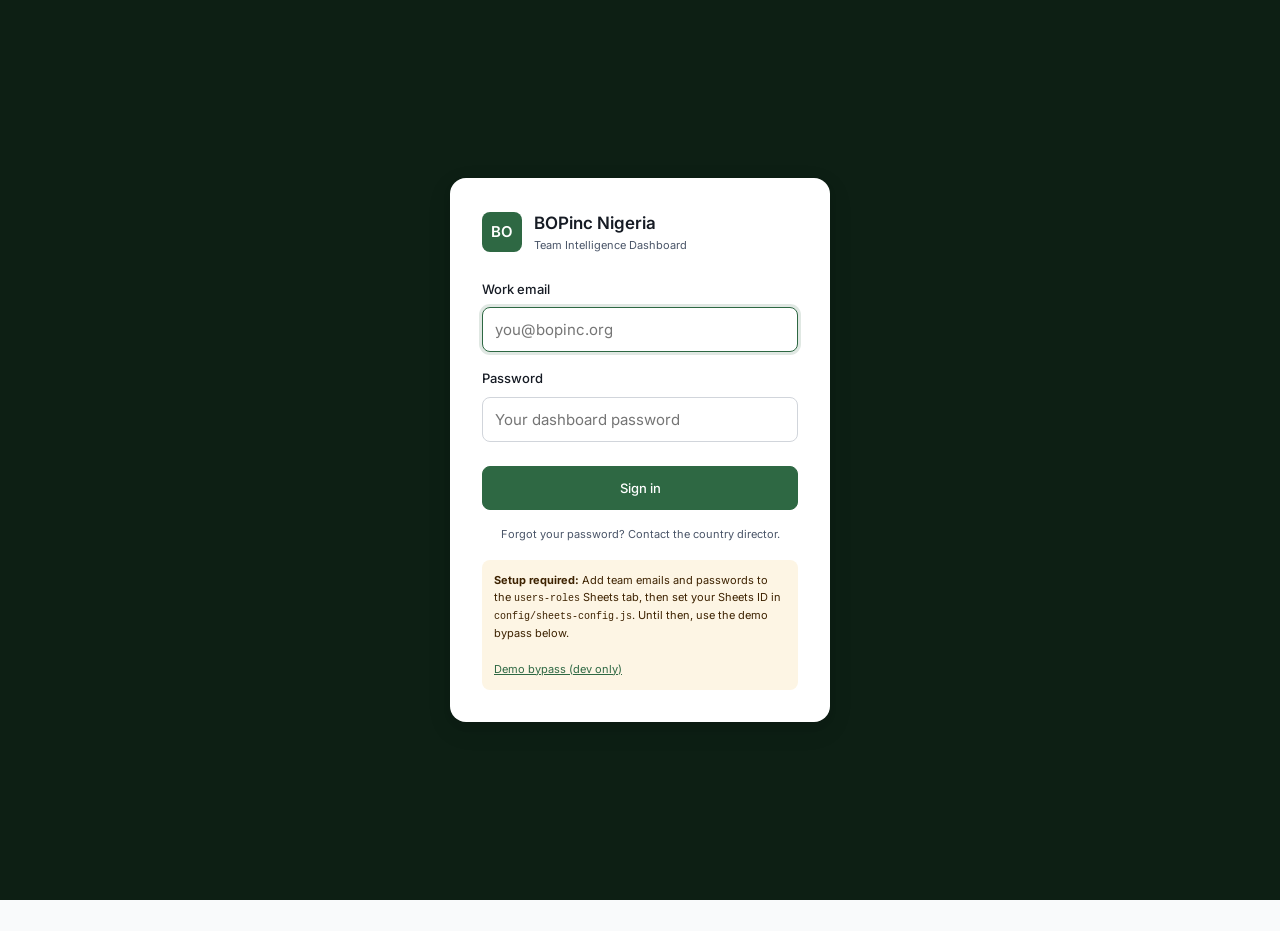
==== commit 99bcd0ff: "fix — home page double curly brace" ====
--- a/index.html
+++ b/index.html
@@ -1344,7 +1344,6 @@
       </div>`;
   }).join('');
 }
-}
 
 /* Visit detail modal */
 function openVisitDetail(visit) {
